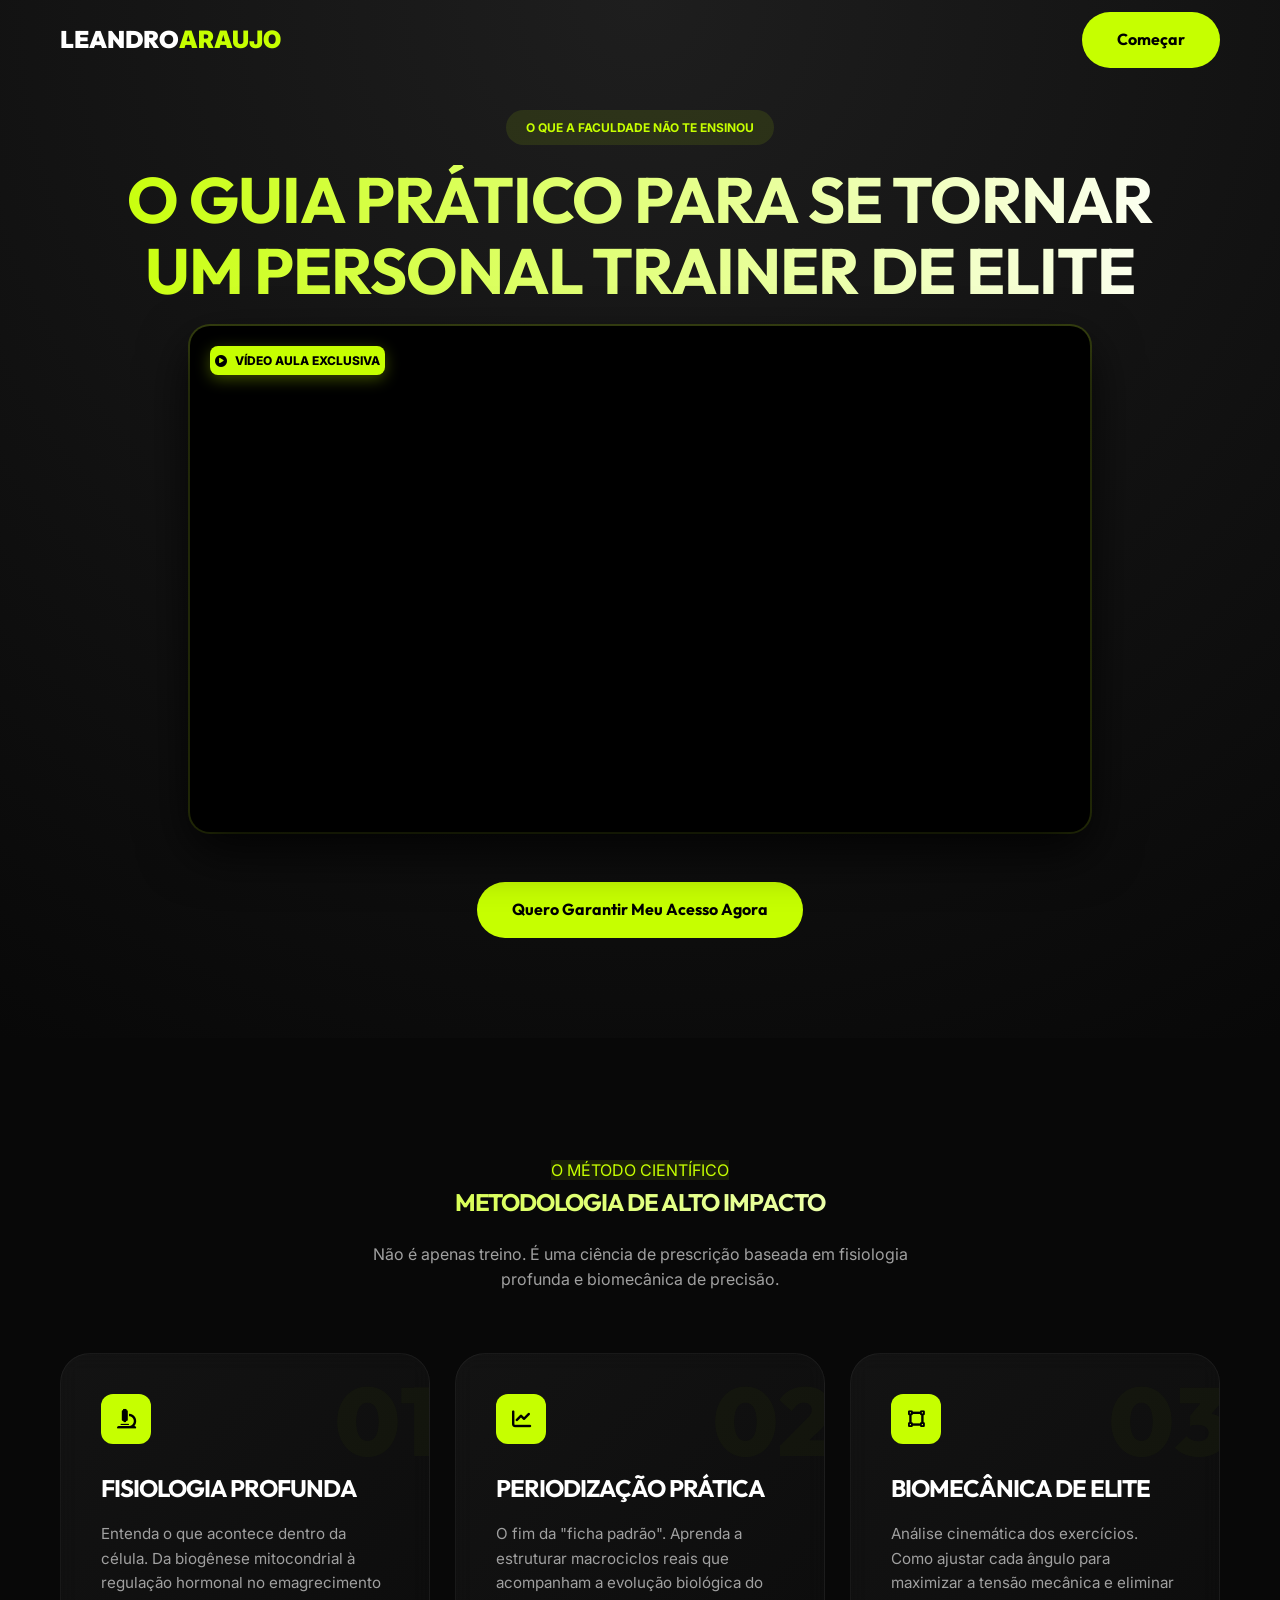
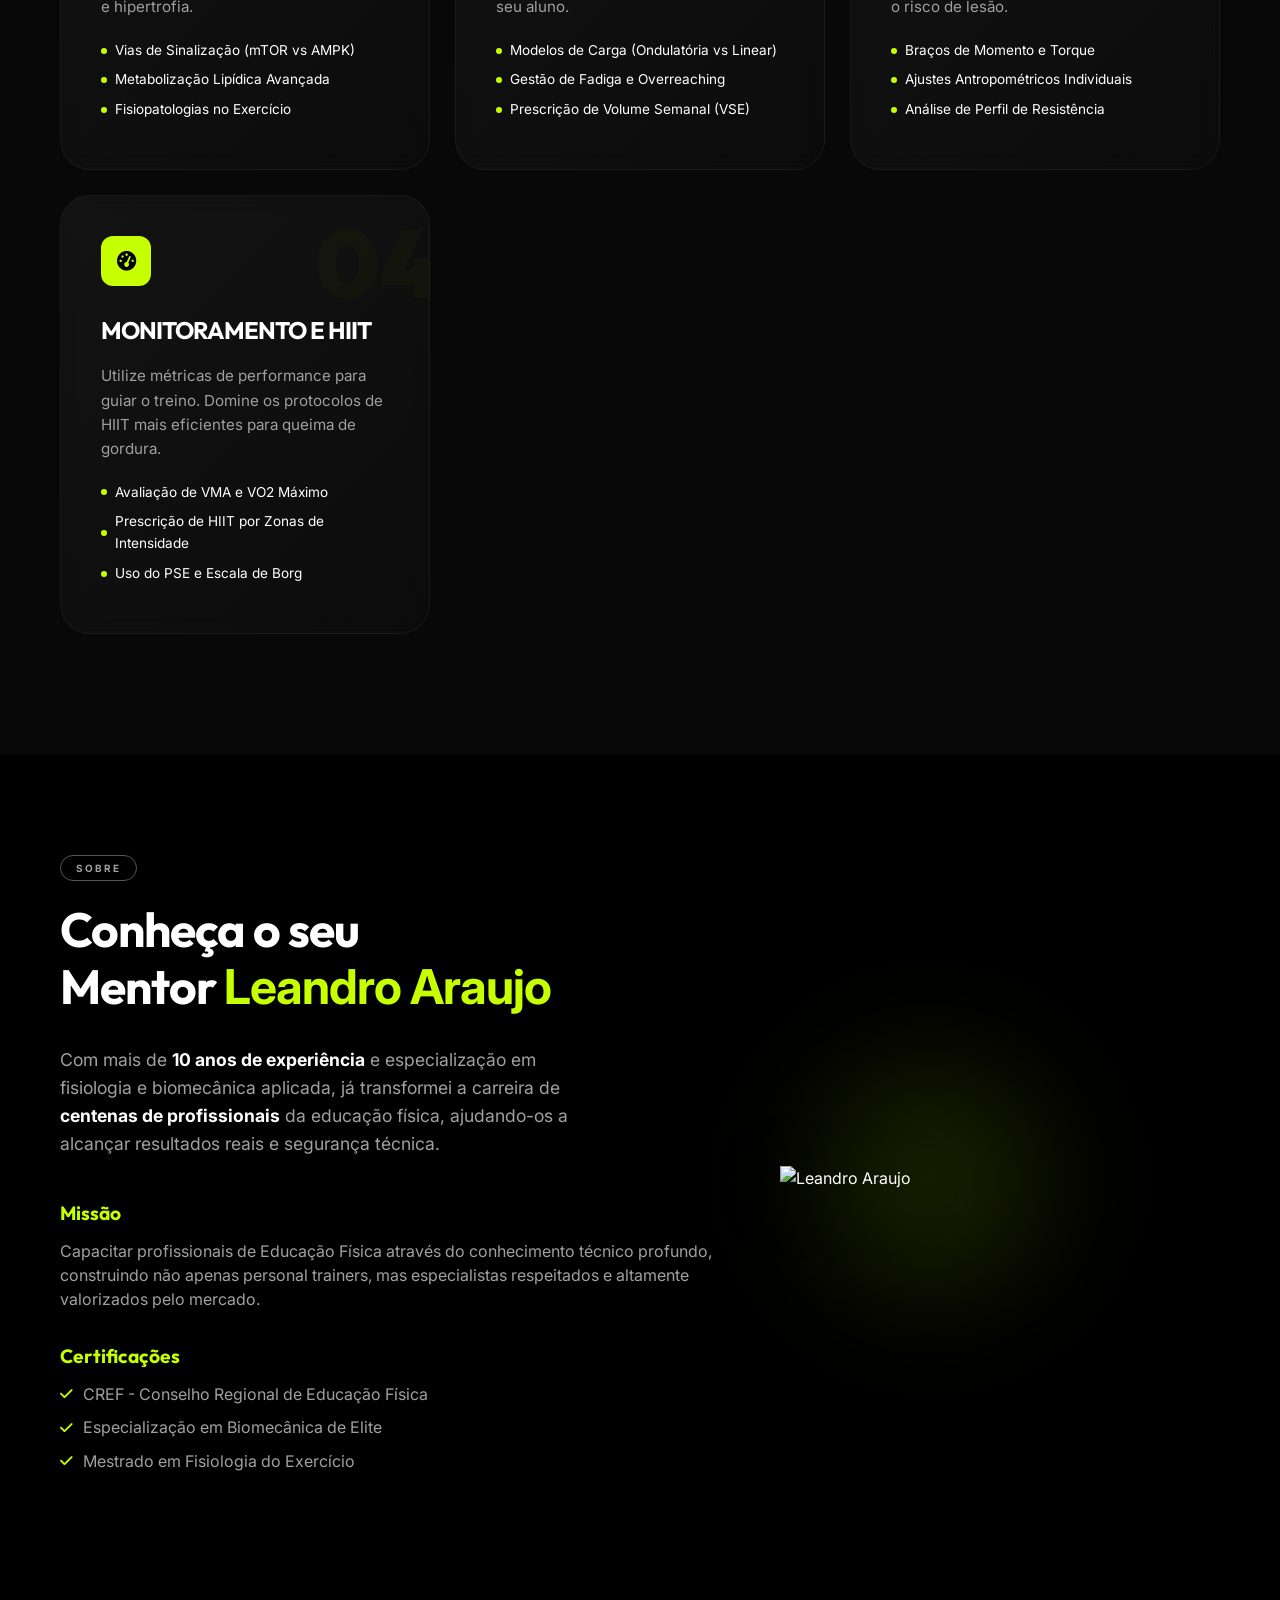
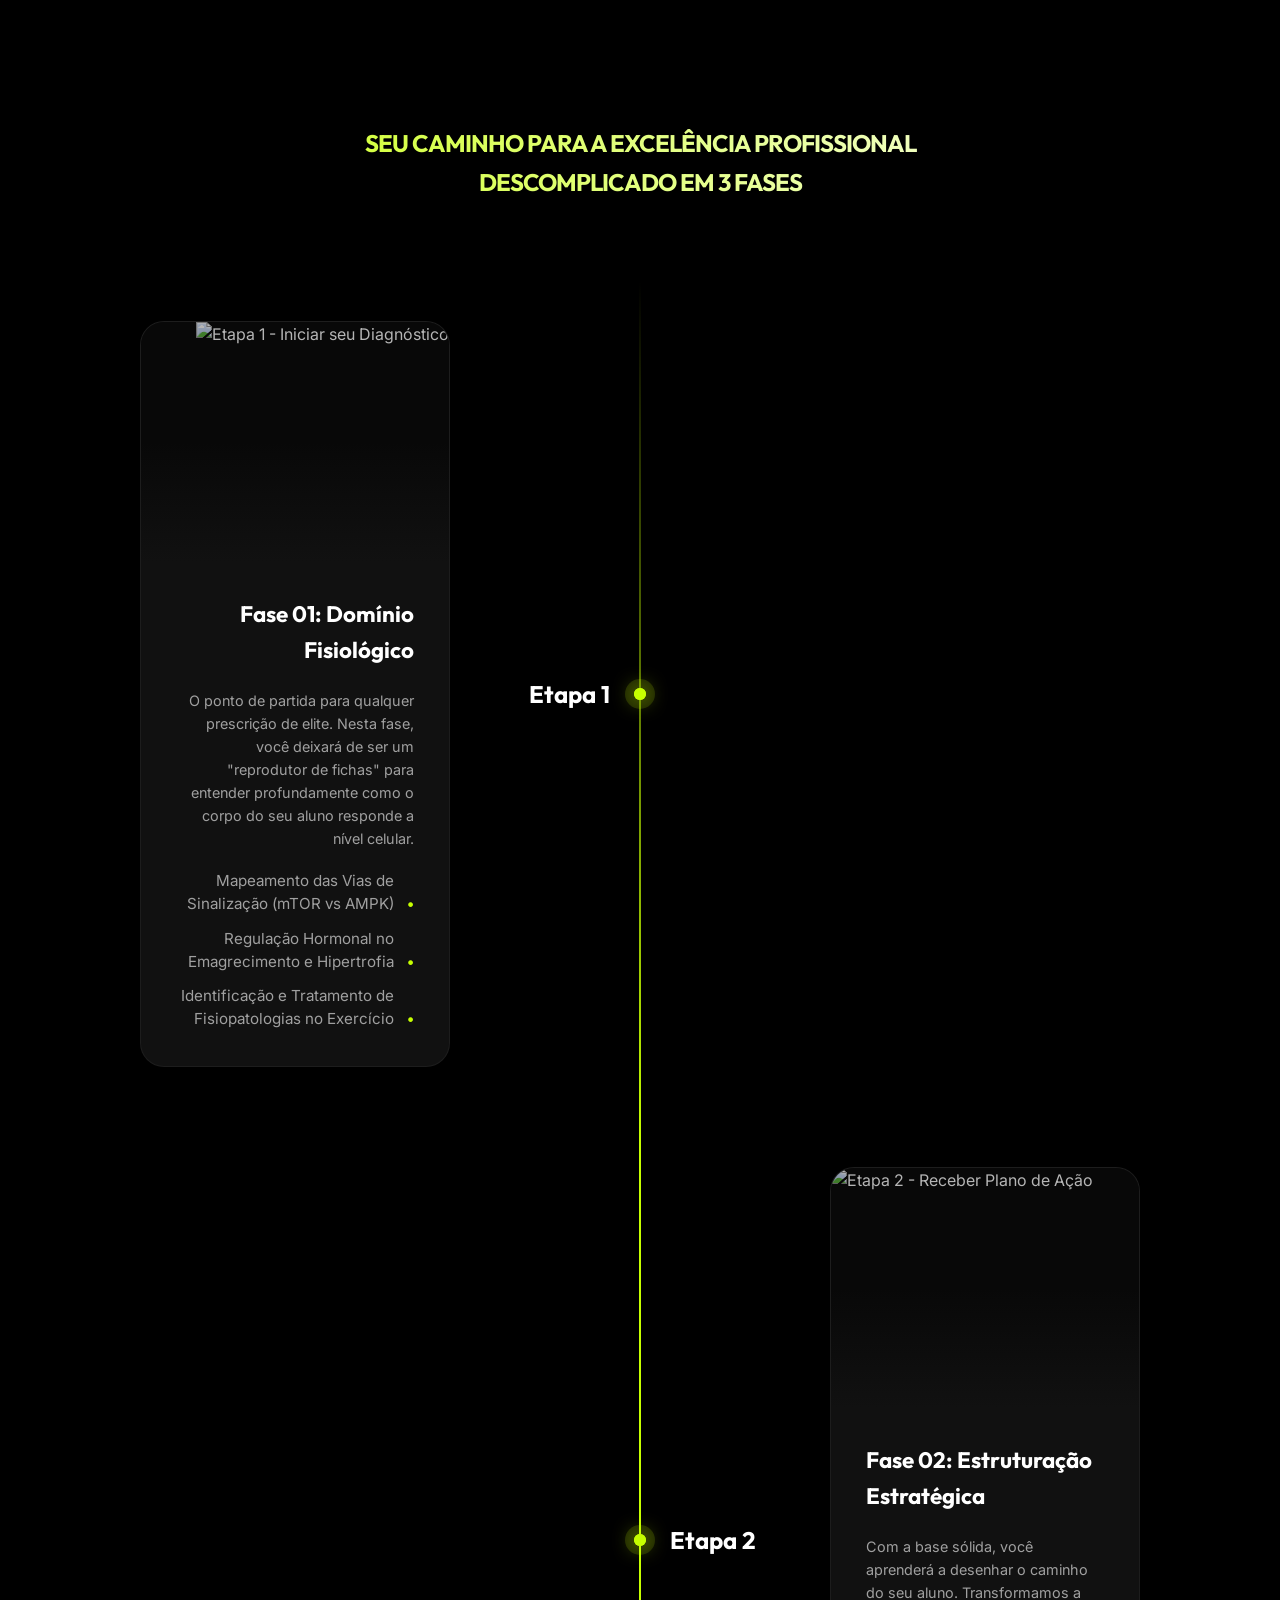
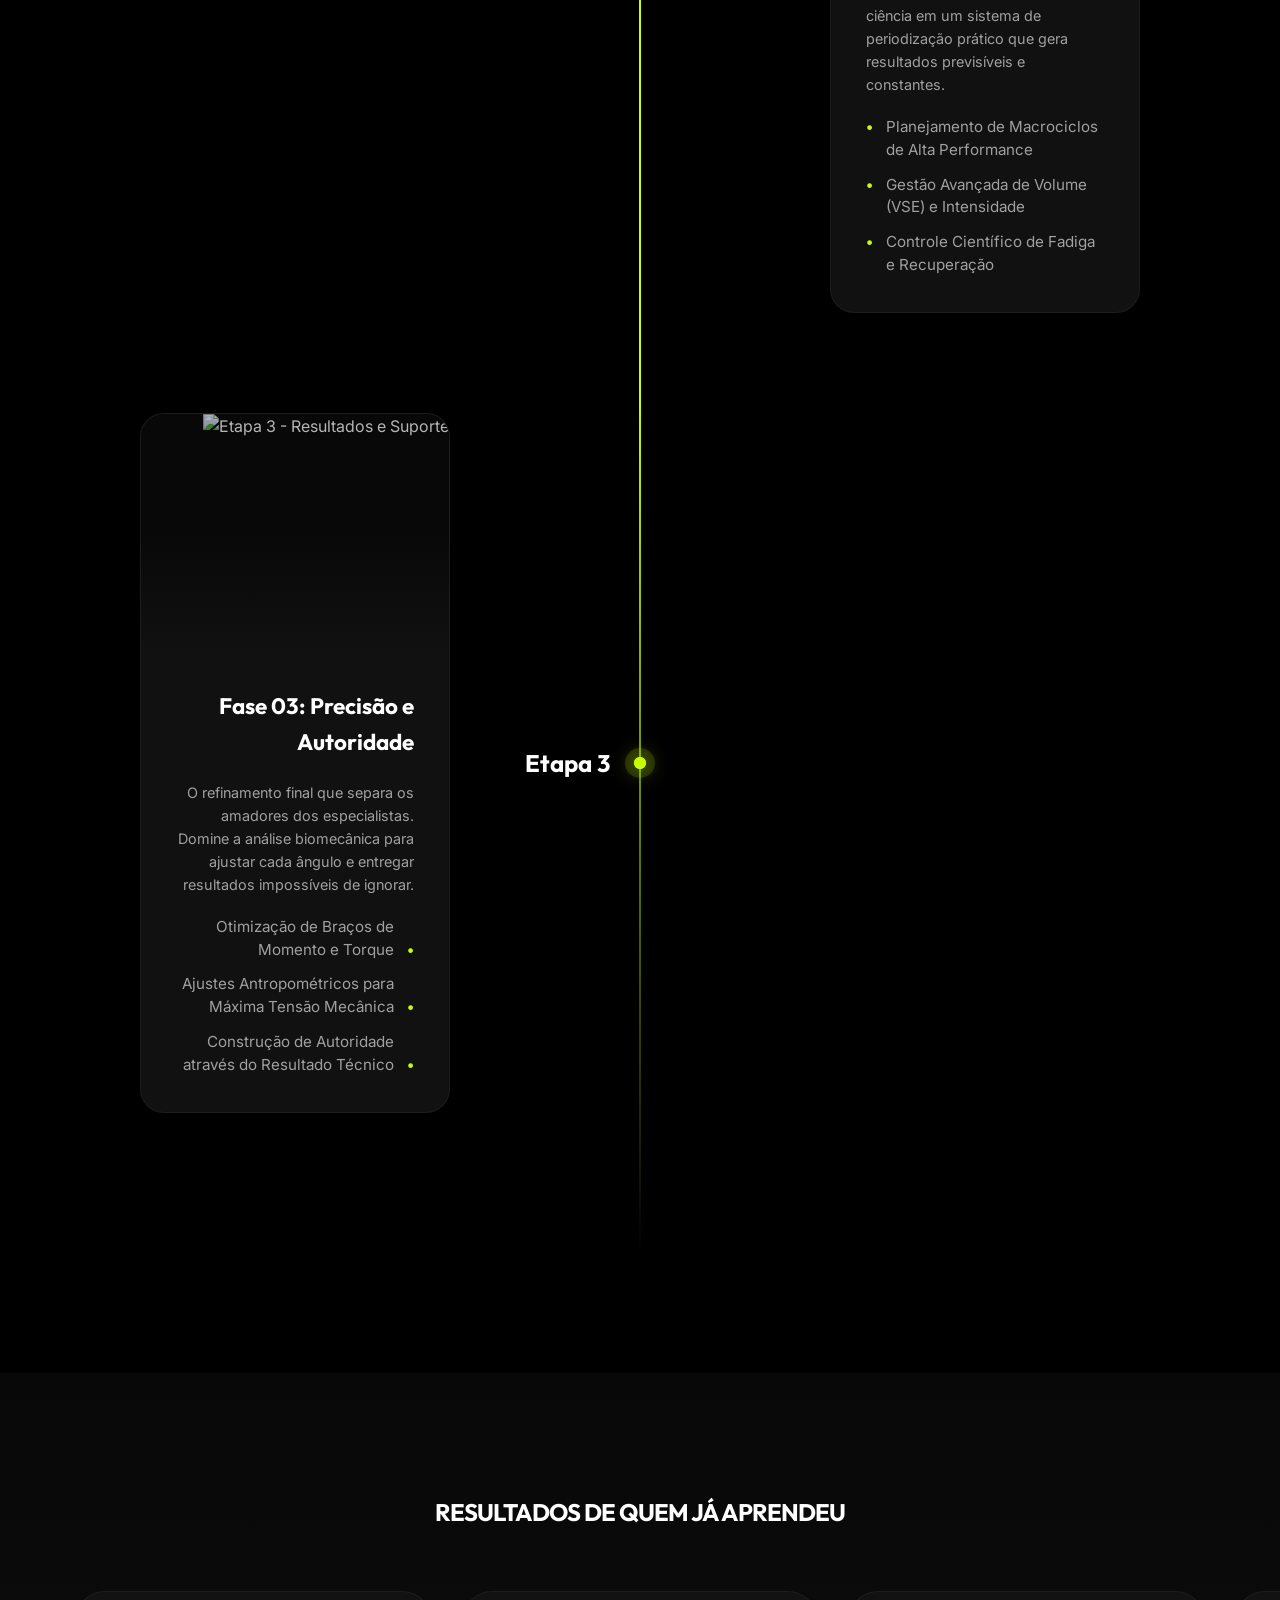
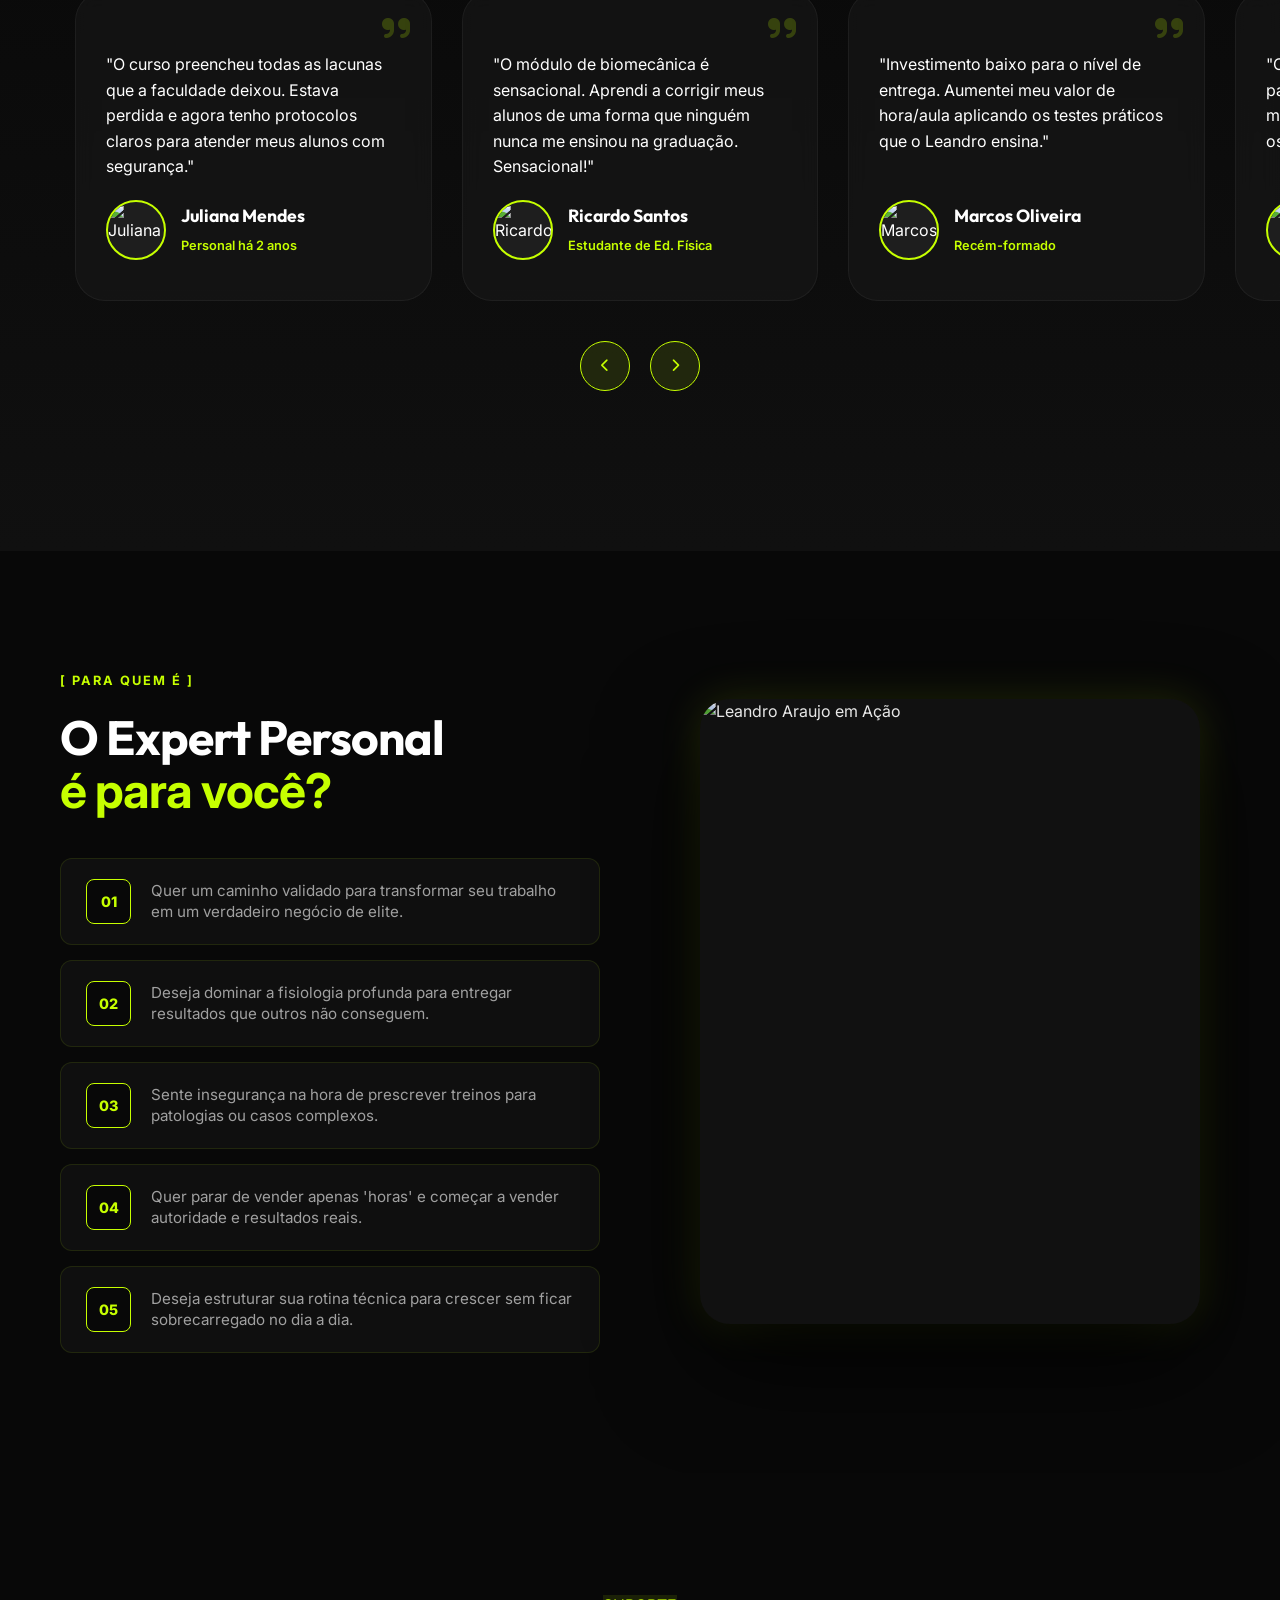
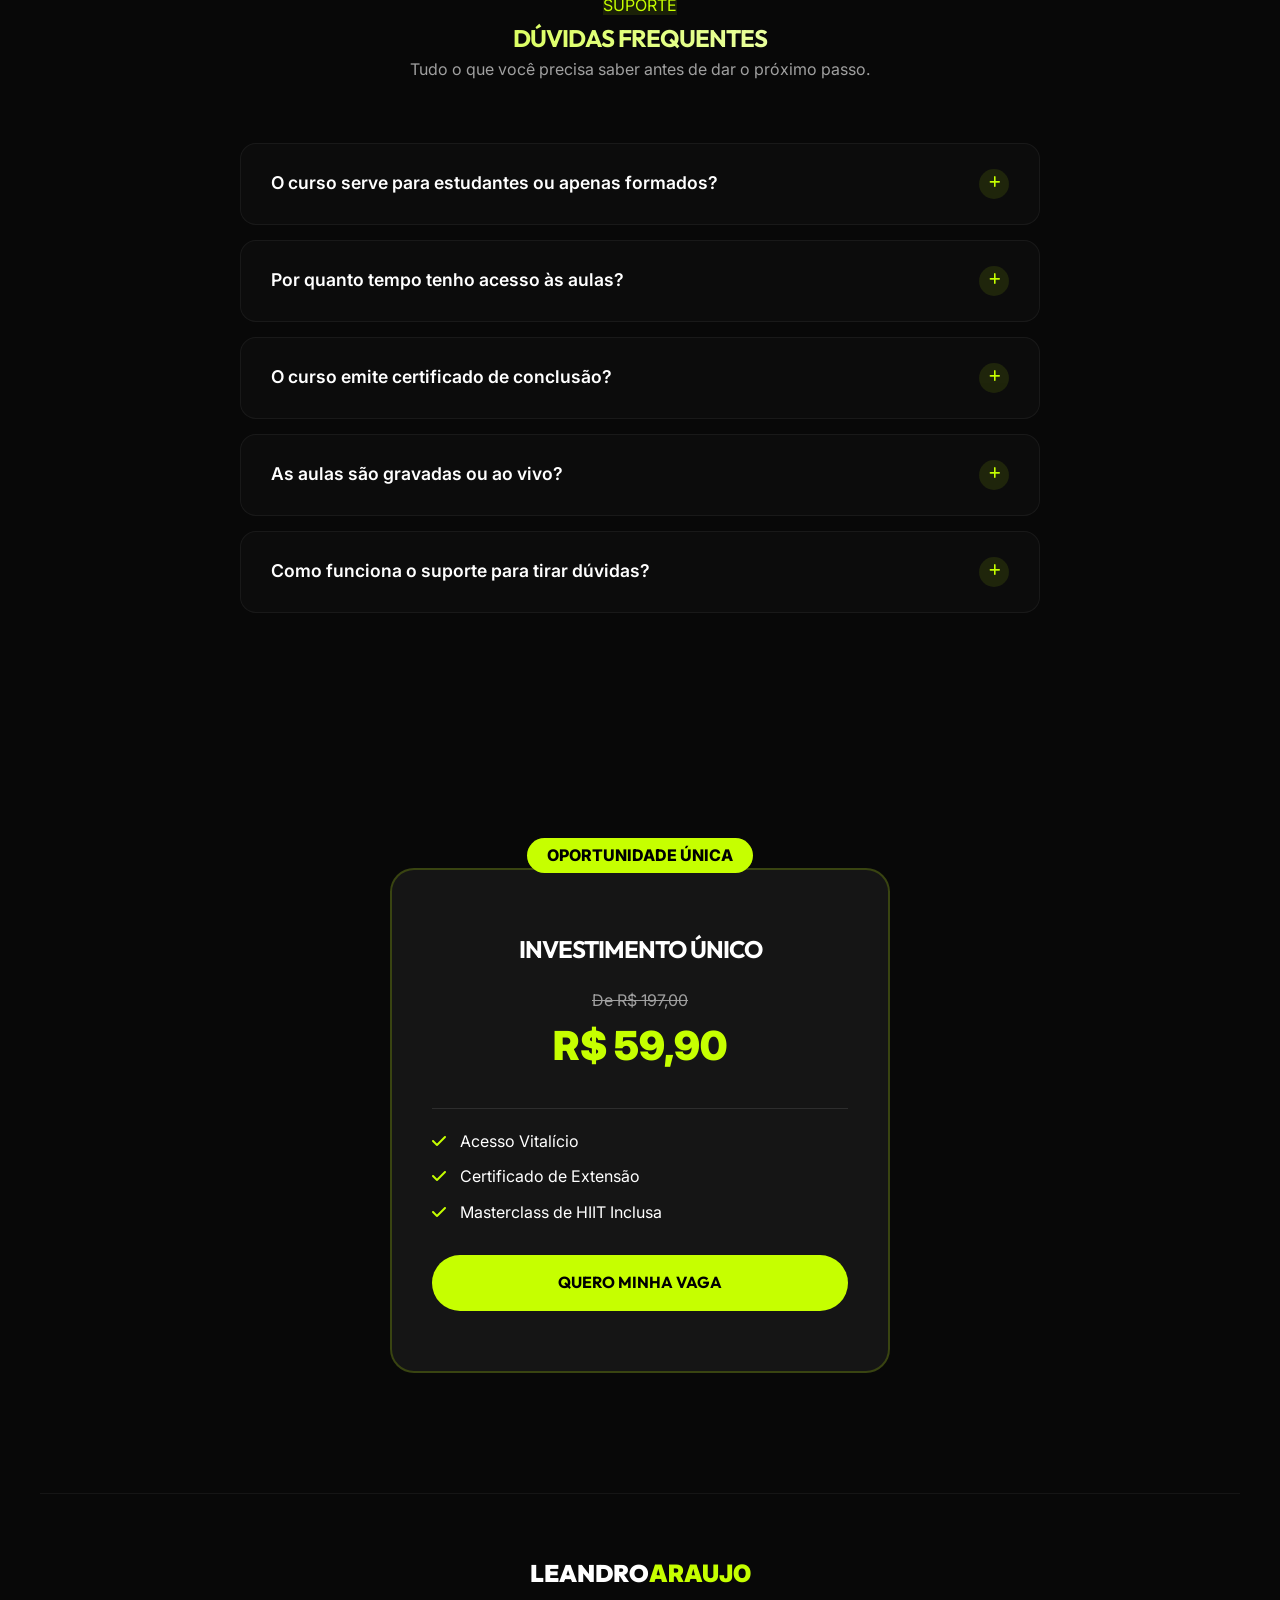
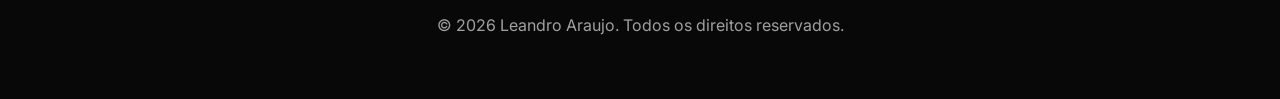
==== index.html @ ff8d0fd8 "atualinda o index" ====
<!DOCTYPE html>
<html lang="pt-BR">

<head>
    <meta charset="UTF-8">
    <meta name="viewport" content="width=device-width, initial-scale=1.0">
    <meta name="description"
        content="Domine a prática do Personal Trainer. O que a faculdade não te ensinou, agora em um curso completo com vídeo aulas e suporte total.">
    <title>Leandro Araujo</title>

    <!-- Meta Tags Sociais (Open Graph / Facebook / WhatsApp) -->
    <meta property="og:type" content="website">
    <meta property="og:url" content="https://leandroaraujo.com.br/"> <!-- Altere para o seu domínio final -->
    <meta property="og:title" content="Leandro Araujo">
    <meta property="og:description"
        content="Domine a fisiologia, biomecânica e periodização de elite. O curso que entrega a prática que a faculdade esqueceu.">
    <meta property="og:image" content="https://joaocarlosweb.github.io/leandroaraujo/leandroperfil.jpg">
    <!-- Imagem que aparece no compartilhamento -->

    <!-- Twitter -->
    <meta property="twitter:card" content="summary_large_image">
    <meta property="twitter:url" content="https://leandroaraujo.com.br/">
    <meta property="twitter:title" content="Leandro Araujo">
    <meta property="twitter:description"
        content="Domine a fisiologia, biomecânica e periodização de elite. O curso que entrega a prática que a faculdade esqueceu.">
    <meta property="twitter:image" content="https://joaocarlosweb.github.io/leandroaraujo/leandroperfil.jpg">

    <link rel="stylesheet" href="stilo2.css">
    <link rel="stylesheet" href="https://cdnjs.cloudflare.com/ajax/libs/font-awesome/6.0.0/css/all.min.css">
</head>

<body>

    <header>
        <nav class="container">
            <div class="logo">LEANDRO<span>ARAUJO</span></div>
            <a href="#preço" class="btn btn-primary botao2">Começar</a>
        </nav>
    </header>

    <main>
        <!-- Hero V2 com Vídeo -->
        <section class="hero-v2">
            <div class="container">
                <span class="badge"
                    style="background: rgba(198, 255, 0, 0.1); color: var(--primary); font-size: 12px; padding: 8px 20px; border-radius: 50px; font-weight: 700; margin-bottom: 20px; display: inline-block;">O
                    QUE A FACULDADE NÃO TE ENSINOU</span>
                <h1 class="text-gradient">O Guia Prático para se tornar <br>um Personal Trainer de Elite</h1>


                <div class="video-container">
                    <span class="video-label"><i class="fas fa-play-circle"></i> VÍDEO AULA EXCLUSIVA</span>
                    <iframe src="/leandroaraujo/videoLeandro.mp4" title="Apresentação do Curso" frameborder="0"
                        allow="accelerometer; autoplay; clipboard-write; encrypted-media; gyroscope; picture-in-picture"
                        allowfullscreen></iframe>
                </div>


                <a href="#preço" class="btn btn-primary">Quero Garantir Meu Acesso Agora</a>
            </div>
        </section>
        <!-- Solution V2 Detalhada -->
        <section class="solution-v2" id="metodo">
            <div class="container">
                <div class="section-title" style="text-align: center; margin-bottom: 60px;">
                    <span class="badge" style="background: rgba(198, 255, 0, 0.1); color: var(--primary);">O MÉTODO
                        CIENTÍFICO</span>
                    <h2 class="text-gradient">Metodologia de Alto Impacto</h2>
                    <p style="color: var(--text-muted); max-width: 600px; margin: 20px auto;">Não é apenas treino. É uma
                        ciência de prescrição baseada em fisiologia profunda e biomecânica de precisão.</p>
                </div>

                <div class="solution-grid">
                    <div class="sol-card">
                        <span class="mod-number">01</span>
                        <div class="sol-icon"><i class="fas fa-microscope"></i></div>
                        <h3>Fisiologia Profunda</h3>
                        <p>Entenda o que acontece dentro da célula. Da biogênese mitocondrial à regulação hormonal no
                            emagrecimento e hipertrofia.</p>
                        <ul class="sol-list">
                            <li>Vias de Sinalização (mTOR vs AMPK)</li>
                            <li>Metabolização Lipídica Avançada</li>
                            <li>Fisiopatologias no Exercício</li>
                        </ul>
                    </div>

                    <div class="sol-card">
                        <span class="mod-number">02</span>
                        <div class="sol-icon"><i class="fas fa-chart-line"></i></div>
                        <h3>Periodização Prática</h3>
                        <p>O fim da "ficha padrão". Aprenda a estruturar macrociclos reais que acompanham a evolução
                            biológica do seu aluno.</p>
                        <ul class="sol-list">
                            <li>Modelos de Carga (Ondulatória vs Linear)</li>
                            <li>Gestão de Fadiga e Overreaching</li>
                            <li>Prescrição de Volume Semanal (VSE)</li>
                        </ul>
                    </div>

                    <div class="sol-card">
                        <span class="mod-number">03</span>
                        <div class="sol-icon"><i class="fas fa-vector-square"></i></div>
                        <h3>Biomecânica de Elite</h3>
                        <p>Análise cinemática dos exercícios. Como ajustar cada ângulo para maximizar a tensão mecânica
                            e eliminar o risco de lesão.</p>
                        <ul class="sol-list">
                            <li>Braços de Momento e Torque</li>
                            <li>Ajustes Antropométricos Individuais</li>
                            <li>Análise de Perfil de Resistência</li>
                        </ul>
                    </div>

                    <div class="sol-card">
                        <span class="mod-number">04</span>
                        <div class="sol-icon"><i class="fas fa-tachometer-alt"></i></div>
                        <h3>Monitoramento e HIIT</h3>
                        <p>Utilize métricas de performance para guiar o treino. Domine os protocolos de HIIT mais
                            eficientes para queima de gordura.</p>
                        <ul class="sol-list">
                            <li>Avaliação de VMA e VO2 Máximo</li>
                            <li>Prescrição de HIIT por Zonas de Intensidade</li>
                            <li>Uso do PSE e Escala de Borg</li>
                        </ul>
                    </div>
                </div>
            </div>
        </section>

        <!-- About Professor (Modelo Premium Inspirado no Exemplo) -->
        <section class="about-professor" id="professor">
            <div class="container">
                <div class="about-grid">
                    <div class="about-content">
                        <span class="about-badge">SOBRE</span>
                        <h2 class="about-title">Conheça o seu <br>Mentor <span>Leandro Araujo</span></h2>

                        <p class="about-description">
                            Com mais de <strong>10 anos de experiência</strong> e especialização em fisiologia e
                            biomecânica aplicada, já transformei a carreira de <strong>centenas de
                                profissionais</strong> da educação física, ajudando-os a alcançar resultados reais e
                            segurança técnica.
                        </p>

                        <div class="about-sub-section">
                            <h3 class="sub-title">Missão</h3>
                            <p>Capacitar profissionais de Educação Física através do conhecimento técnico profundo,
                                construindo não apenas personal trainers, mas especialistas respeitados e altamente
                                valorizados pelo mercado.</p>
                        </div>

                        <div class="about-sub-section">
                            <h3 class="sub-title">Certificações</h3>
                            <ul class="cert-list">
                                <li><i class="fas fa-check"></i> CREF - Conselho Regional de Educação Física</li>
                                <li><i class="fas fa-check"></i> Especialização em Biomecânica de Elite</li>
                                <li><i class="fas fa-check"></i> Mestrado em Fisiologia do Exercício</li>
                            </ul>
                        </div>
                    </div>

                    <div class="about-image-v2">
                        <img src="/leandroaraujo/imagemsobre.png" alt="Leandro Araujo">
                    </div>
                </div>
            </div>
        </section>

        <!-- Methodology Path (Timeline Estilo Imagem) -->
        <section class="methodology-timeline">
            <div class="container">
                <div class="section-header" style="text-align: center; margin-bottom: 80px;">
                    <h2 class="text-gradient">Seu caminho para a excelência profissional<br>descomplicado em 3 fases
                    </h2>
                </div>

                <div class="timeline-container">
                    <div class="timeline-line"></div>

                    <!-- Etapa 1 -->
                    <div class="timeline-item">
                        <div class="timeline-dot">
                            <div class="dot-inner"></div>
                        </div>
                        <div class="timeline-content-wrapper left">
                            <div class="timeline-card">
                                <div class="card-img-container">
                                    <img src="/leandroaraujo/perfil.jpg" alt="Etapa 1 - Iniciar seu Diagnóstico">
                                </div>
                                <div class="card-body">
                                    <h3>Fase 01: Domínio Fisiológico</h3>
                                    <p style="color: var(--text-muted); font-size: 0.9rem; margin-bottom: 20px;">O ponto
                                        de partida para qualquer prescrição de elite. Nesta fase, você deixará de ser um
                                        "reprodutor de fichas" para entender profundamente como o corpo do seu aluno
                                        responde a nível celular.</p>
                                    <ul class="timeline-list">
                                        <li>Mapeamento das Vias de Sinalização (mTOR vs AMPK)</li>
                                        <li>Regulação Hormonal no Emagrecimento e Hipertrofia</li>
                                        <li>Identificação e Tratamento de Fisiopatologias no Exercício</li>
                                    </ul>
                                </div>
                            </div>
                            <div class="phase-indicator">Etapa 1</div>
                        </div>
                    </div>

                    <!-- Etapa 2 -->
                    <div class="timeline-item">
                        <div class="timeline-dot">
                            <div class="dot-inner"></div>
                        </div>
                        <div class="timeline-content-wrapper right">
                            <div class="timeline-card">
                                <div class="card-img-container">
                                    <img src="/leandroaraujo/perfil.jpg" alt="Etapa 2 - Receber Plano de Ação">
                                </div>
                                <div class="card-body">
                                    <h3>Fase 02: Estruturação Estratégica</h3>
                                    <p style="color: var(--text-muted); font-size: 0.9rem; margin-bottom: 20px;">Com a
                                        base sólida, você aprenderá a desenhar o caminho do seu aluno. Transformamos a
                                        ciência em um sistema de periodização prático que gera resultados previsíveis e
                                        constantes.</p>
                                    <ul class="timeline-list">
                                        <li>Planejamento de Macrociclos de Alta Performance</li>
                                        <li>Gestão Avançada de Volume (VSE) e Intensidade</li>
                                        <li>Controle Científico de Fadiga e Recuperação</li>
                                    </ul>
                                </div>
                            </div>
                            <div class="phase-indicator">Etapa 2</div>
                        </div>
                    </div>

                    <!-- Etapa 3 -->
                    <div class="timeline-item">
                        <div class="timeline-dot">
                            <div class="dot-inner"></div>
                        </div>
                        <div class="timeline-content-wrapper left">
                            <div class="timeline-card">
                                <div class="card-img-container">
                                    <img src="/leandroaraujo/perfil.jpg" alt="Etapa 3 - Resultados e Suporte">
                                </div>
                                <div class="card-body">
                                    <h3>Fase 03: Precisão e Autoridade</h3>
                                    <p style="color: var(--text-muted); font-size: 0.9rem; margin-bottom: 20px;">O
                                        refinamento final que separa os amadores dos especialistas. Domine a análise
                                        biomecânica para ajustar cada ângulo e entregar resultados impossíveis de
                                        ignorar.</p>
                                    <ul class="timeline-list">
                                        <li>Otimização de Braços de Momento e Torque</li>
                                        <li>Ajustes Antropométricos para Máxima Tensão Mecânica</li>
                                        <li>Construção de Autoridade através do Resultado Técnico</li>
                                    </ul>
                                </div>
                            </div>
                            <div class="phase-indicator">Etapa 3</div>
                        </div>
                    </div>
                </div>
            </div>
        </section>

        <!-- Testimonials Sliders Automatic -->
        <section class="testimonials-v2">
            <div class="container">
                <div class="section-title" style="text-align: center;">
                    <h2>Resultados de Quem Já Aprendeu</h2>
                </div>

                <div class="slider-container">
                    <div class="slider-wrapper" id="testimonialSlider">
                        <!-- Card 01 -->
                        <div class="slide">
                            <div class="slide-card">
                                <i class="fas fa-quote-right"
                                    style="font-size: 2rem; color: var(--primary); opacity: 0.2; position: absolute; top: 20px; right: 20px;"></i>
                                <p>"O curso preencheu todas as lacunas que a faculdade deixou. Estava perdida e agora
                                    tenho protocolos claros para atender meus alunos com segurança."</p>
                                <div class="user-profile">
                                    <img src="/leandroaraujo/perfil.jpg" alt="Juliana" class="user-img">
                                    <div class="user-info">
                                        <h4>Juliana Mendes</h4>
                                        <small>Personal há 2 anos</small>
                                    </div>
                                </div>
                            </div>
                        </div>
                        <!-- Card 02 -->
                        <div class="slide">
                            <div class="slide-card">
                                <i class="fas fa-quote-right"
                                    style="font-size: 2rem; color: var(--primary); opacity: 0.2; position: absolute; top: 20px; right: 20px;"></i>
                                <p>"O módulo de biomecânica é sensacional. Aprendi a corrigir meus alunos de uma forma
                                    que ninguém nunca me ensinou na graduação. Sensacional!"</p>
                                <div class="user-profile">
                                    <img src="/leandroaraujo/perfil.jpg" alt="Ricardo" class="user-img">
                                    <div class="user-info">
                                        <h4>Ricardo Santos</h4>
                                        <small>Estudante de Ed. Física</small>
                                    </div>
                                </div>
                            </div>
                        </div>
                        <!-- Card 03 -->
                        <div class="slide">
                            <div class="slide-card">
                                <i class="fas fa-quote-right"
                                    style="font-size: 2rem; color: var(--primary); opacity: 0.2; position: absolute; top: 20px; right: 20px;"></i>
                                <p>"Investimento baixo para o nível de entrega. Aumentei meu valor de hora/aula
                                    aplicando os testes práticos que o Leandro ensina."</p>
                                <div class="user-profile">
                                    <img src="/leandroaraujo/perfil.jpg" alt="Marcos" class="user-img">
                                    <div class="user-info">
                                        <h4>Marcos Oliveira</h4>
                                        <small>Recém-formado</small>
                                    </div>
                                </div>
                            </div>
                        </div>
                        <!-- Card 04 -->
                        <div class="slide">
                            <div class="slide-card">
                                <i class="fas fa-quote-right"
                                    style="font-size: 2rem; color: var(--primary); opacity: 0.2; position: absolute; top: 20px; right: 20px;"></i>
                                <p>"Conteúdo direto e sem enrolação. A parte de fisiologia aplicada mudou minha forma de
                                    explicar o treino para os clientes."</p>
                                <div class="user-profile">
                                    <img src="/leandroaraujo/perfil.jpg" alt="Carla" class="user-img">
                                    <div class="user-info">
                                        <h4>Carla Diniz</h4>
                                        <small>Personal Trainer</small>
                                    </div>
                                </div>
                            </div>
                        </div>
                        <!-- Card 05 -->
                        <div class="slide">
                            <div class="slide-card">
                                <i class="fas fa-quote-right"
                                    style="font-size: 2rem; color: var(--primary); opacity: 0.2; position: absolute; top: 20px; right: 20px;"></i>
                                <p>"Fiz o curso ainda no estágio e isso me deu uma vantagem enorme no mercado. Hoje já
                                    saio da faculdade com clientes."</p>
                                <div class="user-profile">
                                    <img src="/leandroaraujo/perfil.jpg" alt="Felipe" class="user-img">
                                    <div class="user-info">
                                        <h4>Felipe Neves</h4>
                                        <small>Estudante 8º Período</small>
                                    </div>
                                </div>
                            </div>
                        </div>
                        <!-- Card 06 -->
                        <div class="slide">
                            <div class="slide-card">
                                <i class="fas fa-quote-right"
                                    style="font-size: 2rem; color: var(--primary); opacity: 0.2; position: absolute; top: 20px; right: 20px;"></i>
                                <p>"O teste do gordura máximo é um diferencial que ninguém na minha academia faz. Os
                                    alunos adoram os resultados."</p>
                                <div class="user-profile">
                                    <img src="/leandroaraujo/perfil.jpg" alt="Ana" class="user-img">
                                    <div class="user-info">
                                        <h4>Ana Beatriz</h4>
                                        <small>Personal de Elite</small>
                                    </div>
                                </div>
                            </div>
                        </div>
                    </div>

                    <!-- Controles centralizados embaixo -->
                    <div class="slider-controls">
                        <button class="slider-btn prev-btn" id="prevBtn"><i class="fas fa-chevron-left"></i></button>
                        <button class="slider-btn next-btn" id="nextBtn"><i class="fas fa-chevron-right"></i></button>
                    </div>
                </div>
            </div>
        </section>

        <!-- For Whom Section (Para Quem É) -->
        <section class="for-whom" id="target">
            <div class="container">
                <div class="target-grid">
                    <div class="target-content">
                        <span class="target-badge">[ PARA QUEM É ]</span>
                        <h2 class="target-title">O Expert Personal <br><span>é para você?</span></h2>

                        <div class="target-list">
                            <!-- Item 01 -->
                            <div class="target-item">
                                <div class="item-num">01</div>
                                <p>Quer um caminho validado para transformar seu trabalho em um verdadeiro negócio de
                                    elite.</p>
                            </div>
                            <!-- Item 02 -->
                            <div class="target-item">
                                <div class="item-num">02</div>
                                <p>Deseja dominar a fisiologia profunda para entregar resultados que outros não
                                    conseguem.</p>
                            </div>
                            <!-- Item 03 -->
                            <div class="target-item">
                                <div class="item-num">03</div>
                                <p>Sente insegurança na hora de prescrever treinos para patologias ou casos complexos.
                                </p>
                            </div>
                            <!-- Item 04 -->
                            <div class="target-item">
                                <div class="item-num">04</div>
                                <p>Quer parar de vender apenas 'horas' e começar a vender autoridade e resultados reais.
                                </p>
                            </div>
                            <!-- Item 05 -->
                            <div class="target-item">
                                <div class="item-num">05</div>
                                <p>Deseja estruturar sua rotina técnica para crescer sem ficar sobrecarregado no dia a
                                    dia.</p>
                            </div>
                        </div>
                    </div>

                    <div class="target-image">
                        <div class="img-frame">
                            <img src="/leandroaraujo/pesonalformado.jpg" alt="Leandro Araujo em Ação">
                        </div>
                    </div>
                </div>
            </div>
        </section>

        <!-- FAQ Section (Dúvidas Frequentes) -->
        <section class="faq" id="faq">
            <div class="container">
                <div class="section-title" style="text-align: center; margin-bottom: 60px;">
                    <span class="badge"
                        style="background: rgba(198, 255, 0, 0.1); color: var(--primary);">SUPORTE</span>
                    <h2 class="text-gradient">Dúvidas Frequentes</h2>
                    <p style="color: var(--text-muted);">Tudo o que você precisa saber antes de dar o próximo passo.</p>
                </div>

                <div class="faq-container">
                    <!-- Pergunta 01 -->
                    <div class="faq-item">
                        <div class="faq-question">
                            <h3>O curso serve para estudantes ou apenas formados?</h3>
                            <div class="faq-icon"><i class="fas fa-plus"></i></div>
                        </div>
                        <div class="faq-answer">
                            <p>O curso é perfeito para ambos! Para estudantes, ele entrega a prática que a faculdade
                                raramente ensina. Para profissionais, ele funciona como uma especialização técnica para
                                elevar o valor da sua hora/aula.</p>
                        </div>
                    </div>

                    <!-- Pergunta 02 -->
                    <div class="faq-item">
                        <div class="faq-question">
                            <h3>Por quanto tempo tenho acesso às aulas?</h3>
                            <div class="faq-icon"><i class="fas fa-plus"></i></div>
                        </div>
                        <div class="faq-answer">
                            <p>O seu acesso é <strong>Vitalício</strong>. Isso significa que você pode assistir no seu
                                ritmo e revisar o conteúdo sempre que precisar, para o resto da vida.</p>
                        </div>
                    </div>

                    <!-- Pergunta 03 -->
                    <div class="faq-item">
                        <div class="faq-question">
                            <h3>O curso emite certificado de conclusão?</h3>
                            <div class="faq-icon"><i class="fas fa-plus"></i></div>
                        </div>
                        <div class="faq-answer">
                            <p>Sim! Ao finalizar todas as aulas, você recebe um Certificado de Extensão Universitária
                                que comprova sua especialização na metodologia.</p>
                        </div>
                    </div>

                    <!-- Pergunta 04 -->
                    <div class="faq-item">
                        <div class="faq-question">
                            <h3>As aulas são gravadas ou ao vivo?</h3>
                            <div class="faq-icon"><i class="fas fa-plus"></i></div>
                        </div>
                        <div class="faq-answer">
                            <p>Todas as aulas são gravadas em alta definição (HD), permitindo que você asista de
                                qualquer lugar (celular, tablet ou PC) e a qualquer momento.</p>
                        </div>
                    </div>

                    <!-- Pergunta 05 -->
                    <div class="faq-item">
                        <div class="faq-question">
                            <h3>Como funciona o suporte para tirar dúvidas?</h3>
                            <div class="faq-icon"><i class="fas fa-plus"></i></div>
                        </div>
                        <div class="faq-answer">
                            <p>Abaixo de cada aula existe um campo de comentários onde você pode deixar suas dúvidas.
                                Nossa equipe técnica responde diretamente a cada aluno.</p>
                        </div>
                    </div>
                </div>
            </div>
        </section>

        <!-- Pricing (Reutilizando Estilo V1) -->
        <section class="pricing" id="preço" style="background: var(--bg-dark);">
            <div class="container">
                <div class="price-box"
                    style="background: var(--bg-card); max-width: 500px; margin: 0 auto; padding: 60px 40px; border-radius: 24px; text-align: center; border: 2px solid rgba(198, 255, 0, 0.2); position: relative;">
                    <span
                        style="position: absolute; top: -32px; left: 50%; transform: translateX(-50%); background: var(--primary); color: #000; padding: 5px 20px; border-radius: 50px; font-weight: 800;">OPORTUNIDADE
                        ÚNICA</span>
                    <h3 style="font-size: 1.5rem; margin-bottom: 20px;">INVESTIMENTO ÚNICO</h3>
                    <div style="text-decoration: line-through; color: var(--text-muted);">De R$ 197,00</div>
                    <div style="font-size: 2.5rem; color: var(--primary); font-weight: 900;">R$ 59,90</div>
                    <ul
                        style="list-style: none; text-align: left; margin: 30px 0; border-top: 1px solid rgba(255,255,255,0.1); padding-top: 20px;">
                        <li style="margin-bottom: 10px;"><i class="fas fa-check"
                                style="color: var(--primary); margin-right: 10px;"></i> Acesso Vitalício</li>
                        <li style="margin-bottom: 10px;"><i class="fas fa-check"
                                style="color: var(--primary); margin-right: 10px;"></i> Certificado de Extensão</li>
                        <li style="margin-bottom: 10px;"><i class="fas fa-check"
                                style="color: var(--primary); margin-right: 10px;"></i> Masterclass de HIIT Inclusa</li>
                    </ul>
                    <a href="#" class="btn btn-primary" style="width: 100%;">QUERO MINHA VAGA</a>
                </div>
            </div>
        </section>
    </main>

    <footer>
        <div class="container"
            style="padding: 60px 0; border-top: 1px solid rgba(255,255,255,0.05); text-align: center;">
            <div class="logo">LEANDRO<span>ARAUJO</span></div>
            <p style="margin-top: 20px; color: var(--text-muted);">&copy; 2026 Leandro Araujo. Todos os direitos
                reservados.</p>
        </div>
    </footer>

    <script src="config2.js"></script>
</body>

</html>
---- stilo2.css ----
@import url('https://fonts.googleapis.com/css2?family=Inter:wght@300;400;600&family=Outfit:wght@400;700;900&display=swap');

:root {
    --primary: #c6ff00;
    --secondary: #111111;
    --accent: #accent;
    --bg-dark: #080808;
    --bg-card: #151515;
    --bg-light: #1e1e1e;
    --text-main: #ffffff;
    --text-muted: #a0a0a0;
    --text-inv: #000000;
    --radius: 12px;
    --transition: all 0.3s ease;
    --container: 1200px;
}

* {
    margin: 0;
    padding: 0;
    box-sizing: border-box;
    font-family: 'Inter', sans-serif;
}

html {
    scroll-behavior: smooth;
}

html,
body {
    width: 100%;
    margin: 0;
    padding: 0;
    overflow-x: hidden;
    -webkit-font-smoothing: antialiased;
}

body {
    background-color: var(--bg-dark);
    color: var(--text-main);
    line-height: 1.6;
}

h1,
h2,
h3,
h4 {
    font-family: 'Outfit', sans-serif;
    font-weight: 700;
    text-transform: uppercase;
    letter-spacing: -1px;
}

/* Reutilizando Utilitários */
.container {
    max-width: var(--container);
    margin: 0 auto;
    padding: 0 20px;
}

.btn {
    display: inline-block;
    padding: 15px 35px;
    border-radius: 50px;
    text-decoration: none;
    font-weight: 700;
    font-family: 'Outfit', sans-serif;
    transition: var(--transition);
    cursor: pointer;
    border: none;
    text-align: center;
}

.btn-primary {
    background-color: var(--primary);
    color: var(--text-inv);
}

.btn-primary:hover {
    transform: translateY(-3px);
    box-shadow: 0 10px 20px rgba(198, 255, 0, 0.4);
}

.text-gradient {
    background: linear-gradient(90deg, var(--primary), #ffffff);
    -webkit-background-clip: text;
    background-clip: text;
    -webkit-text-fill-color: transparent;
}

section {
    padding: 120px 0;
    width: 100%;
    position: relative;
    overflow: hidden;
}

/* Header */
header {
    position: fixed;
    top: 0;
    left: 0;
    right: 0;
    background: rgba(8, 8, 8, 0);
    /* Transparente no topo */
    backdrop-filter: blur(0px);
    z-index: 1000;
    border-bottom: 1px solid rgba(255, 255, 255, 0);
    transition: all 0.4s ease;
    /* Transição suave */
}

header.scrolled {
    background: rgba(8, 8, 8, 0.95);
    backdrop-filter: blur(10px);
    border-bottom: 1px solid rgba(198, 255, 0, 0.2);
    box-shadow: 0 10px 30px rgba(0, 0, 0, 0.5);
}

nav {
    height: 80px;
    display: flex;
    justify-content: space-between;
    align-items: center;
    transition: all 0.4s ease;
    /* Transição para reduzir altura */
}

header.scrolled nav {
    height: 60px;
    /* Encolhe o menu suavemente ao rolar */
}

.logo {
    font-family: 'Outfit', sans-serif;
    font-weight: 900;
    font-size: 1.5rem;
}

.logo span {
    color: var(--primary);
}

/* --- NOVO HERO COM VÍDEO --- */
.hero-v2 {
    padding-top: 110px;
    padding-bottom: 100px;
    text-align: center;
    background: radial-gradient(circle at top, #1e1e1e 0%, #080808 100%);
}

.hero-v2 h1 {
    font-size: clamp(2.5rem, 6vw, 4rem);
    margin-bottom: 20px;
    line-height: 1.1;
}

.hero-v2 p {
    color: var(--text-muted);
    font-size: 1.2rem;
    max-width: 700px;
    margin: 0 auto 40px;
}

.video-container {
    max-width: 900px;
    margin: 0 auto 50px;
    border-radius: 20px;
    overflow: hidden;
    position: relative;
    box-shadow: 0 20px 50px rgba(0, 0, 0, 0.8), 0 0 0 2px rgba(198, 255, 0, 0.2);
    aspect-ratio: 16 / 9;
    background: #000;
}

.video-container iframe {
    position: absolute;
    top: 0;
    left: 0;
    width: 100%;
    height: 100%;
}

.video-label {
    position: absolute;
    top: 20px;
    left: 20px;
    background: var(--primary);
    color: #000;
    padding: 5px 5px;
    border-radius: 8px;
    z-index: 10;
    font-weight: 800;
    font-size: 0.75rem;
    display: flex;
    align-items: center;
    gap: 8px;
    box-shadow: 0 4px 15px rgba(198, 255, 0, 0.3);
}

.hero-subtext {
    max-width: 600px;
    margin: 20px auto 40px;
    opacity: 0.8;
}

/* --- SOLUTION V2 (BENTO MODERN STYLE) --- */
.solution-v2 {
    background: var(--bg-dark);
}

.solution-grid {
    display: grid;
    grid-template-columns: repeat(auto-fit, minmax(300px, 1fr));
    gap: 25px;
    margin-top: 60px;
}

.sol-card {
    background: linear-gradient(135deg, rgba(30, 30, 30, 0.5) 0%, rgba(15, 15, 15, 0.5) 100%);
    backdrop-filter: blur(10px);
    padding: 40px;
    border-radius: 30px;
    border: 1px solid rgba(255, 255, 255, 0.05);
    transition: all 0.4s cubic-bezier(0.175, 0.885, 0.32, 1.275);
    position: relative;
    overflow: hidden;
}

.sol-card:hover {
    transform: translateY(-10px) scale(1.02);
    border-color: var(--primary);
    box-shadow: 0 20px 40px rgba(0, 0, 0, 0.4), 0 0 15px rgba(198, 255, 0, 0.1);
}

.mod-number {
    position: absolute;
    top: -10px;
    right: -10px;
    font-size: 6rem;
    font-weight: 900;
    font-family: 'Outfit', sans-serif;
    color: rgba(198, 255, 0, 0.03);
    pointer-events: none;
    z-index: 0;
}

.sol-icon {
    width: 50px;
    height: 50px;
    background: var(--primary);
    color: var(--text-inv);
    display: flex;
    align-items: center;
    justify-content: center;
    border-radius: 12px;
    font-size: 1.2rem;
    margin-bottom: 25px;
    position: relative;
    z-index: 1;
}

.sol-card h3 {
    font-size: 1.5rem;
    margin-bottom: 15px;
    position: relative;
    z-index: 1;
}

.sol-card p {
    color: var(--text-muted);
    font-size: 0.95rem;
    margin-bottom: 20px;
    position: relative;
    z-index: 1;
}

.sol-list {
    list-style: none;
    padding-left: 0;
    position: relative;
    z-index: 1;
}

.sol-list li {
    font-size: 0.85rem;
    color: var(--text-main);
    margin-bottom: 8px;
    display: flex;
    align-items: center;
    gap: 8px;
}

.sol-list li::before {
    content: "";
    width: 6px;
    height: 6px;
    background: var(--primary);
    border-radius: 50%;
}

/* --- ABOUT PROFESSOR (MODIFIED MODEL) --- */
.about-professor {
    background: #000;
    /* Preto sólido como no exemplo */
    padding: 100px 0;
}

.about-grid {
    display: grid;
    grid-template-columns: 1.2fr 0.8fr;
    gap: 60px;
    align-items: center;
}

.about-badge {
    display: inline-block;
    padding: 4px 15px;
    border: 1px solid #555;
    border-radius: 20px;
    font-size: 10px;
    letter-spacing: 2px;
    color: var(--text-muted);
    font-weight: 700;
    margin-bottom: 20px;
}

.about-title {
    font-size: clamp(2rem, 4vw, 3rem);
    line-height: 1.2;
    margin-bottom: 30px;
    text-transform: none;
    /* Mantendo natural como no exemplo */
    font-weight: 700;
}

.about-title span {
    color: var(--primary);
    display: inline-block;
}

.about-description {
    color: var(--text-muted);
    font-size: 1.1rem;
    line-height: 1.6;
    margin-bottom: 40px;
    max-width: 550px;
}

.about-description strong {
    color: var(--text-main);
}

.about-sub-section {
    margin-bottom: 30px;
}

.sub-title {
    color: var(--primary);
    font-size: 1.2rem;
    margin-bottom: 10px;
    text-transform: none;
    letter-spacing: 0;
}

.about-sub-section p {
    color: var(--text-muted);
    font-size: 1rem;
    line-height: 1.5;
}

.cert-list {
    list-style: none;
    padding: 0;
}

.cert-list li {
    color: var(--text-muted);
    font-size: 1rem;
    margin-bottom: 8px;
    display: flex;
    align-items: center;
    gap: 10px;
}

.cert-list li i {
    color: var(--primary);
    font-size: 0.9rem;
}

.about-image-v2 {
    position: relative;
    width: 300px;
    height: 300px;
    z-index: 1;
    display: flex;
    justify-content: center;
    align-items: center;
}

/* Efeito de Glow/Aura ao fundo */
.about-image-v2::before {
    content: "";
    position: absolute;
    width: 120%;
    height: 120%;
    background: radial-gradient(circle, rgba(198, 255, 0, 0.15) 0%, transparent 70%);
    z-index: -1;
    filter: blur(40px);
    border-radius: 50%;
}

.about-image-v2 img {
    width: 100%;
    max-width: 480px;
    /* Tamanho adequado e imponente */
    height: auto;
    border-radius: 0;
    display: block;
    filter: drop-shadow(0 10px 30px rgba(0, 0, 0, 0.5));
    transition: transform 0.5s ease;
}

.about-image-v2:hover img {
    transform: scale(1.05) translateY(-10px);
}

@media (max-width: 992px) {
    .about-grid {
        grid-template-columns: 1fr;
        text-align: left;
        /* Revertido para alinhamento à esquerda */
        gap: 30px;
    }

    .about-description {
        margin: 0 0 30px;
        /* Revertido */
    }

    .about-image-v2 {
        max-width: 100%;
        width: 100%;
        order: -1;
        margin-bottom: 20px;
        justify-content: center;
    }

    .about-image-v2 img {
        max-width: 320px;
        margin: 0 auto;
    }

    .cert-list li {
        justify-content: flex-start;
        /* Revertido para alinhamento à esquerda */
    }
}

/* Ajuste para telas muito pequenas */
@media (max-width: 480px) {
    .about-image-v2 img {
        max-width: 260px;
    }

    .about-title {
        font-size: 1.8rem;
    }
}

/* --- TESTIMONIALS SLIDER V2 --- */
.testimonials-v2 {
    overflow: hidden;
    background: linear-gradient(180deg, var(--bg-dark) 0%, #101010 100%);
}

.slider-container {
    position: relative;
    max-width: 100%;
    margin: 60px auto 0;
    padding-bottom: 40px;
}

.slider-wrapper {
    display: flex;
    transition: transform 0.6s cubic-bezier(0.23, 1, 0.32, 1);
}

.slide {
    min-width: 100%;
    padding: 0 15px;
    display: flex;
    justify-content: center;
}

@media (min-width: 768px) {
    .slide {
        min-width: 50%;
    }
}

@media (min-width: 1100px) {
    .slide {
        min-width: 33.333%;
    }
}

.slide-card {
    background: rgba(30, 30, 30, 0.4);
    backdrop-filter: blur(10px);
    padding: 60px 30px 40px;
    border-radius: 30px;
    text-align: left;
    border: 1px solid rgba(255, 255, 255, 0.05);
    transition: var(--transition);
    height: 100%;
    display: flex;
    flex-direction: column;
    gap: 20px;
    position: relative;
    z-index: 1;
}

.slide-card:hover {
    border-color: var(--primary);
    background: rgba(40, 40, 40, 0.6);
}

.stars {
    color: var(--primary);
    font-size: 0.8rem;
    margin-bottom: 5px;
    position: relative;
    z-index: 2;
}

.slide-card i {
    font-size: 2rem;
    color: var(--primary);
    opacity: 0.2;
    position: absolute;
    top: 20px;
    right: 20px;
}

.slide-card p {
    font-size: 1rem;
    line-height: 1.6;
    color: var(--text-main);
    font-style: normal;
    margin-bottom: 0;
}

.user-profile {
    display: flex;
    align-items: center;
    gap: 15px;
    margin-top: auto;
}

.user-img {
    width: 60px;
    height: 60px;
    border-radius: 50%;
    object-fit: cover;
    border: 2px solid var(--primary);
    background: var(--bg-light);
}

.user-info h4 {
    color: var(--text-main);
    font-size: 1.1rem;
    margin-bottom: 2px;
    text-transform: none;
    letter-spacing: 0;
}

.user-info small {
    color: var(--primary);
    font-weight: 600;
    font-size: 0.8rem;
}

.slider-controls {
    display: flex;
    justify-content: center;
    gap: 20px;
    margin-top: 40px;
}

/* Setas de Navegação */
.slider-btn {
    background: rgba(198, 255, 0, 0.1);
    border: 1px solid var(--primary);
    color: var(--primary);
    width: 50px;
    height: 50px;
    border-radius: 50%;
    display: flex;
    align-items: center;
    justify-content: center;
    cursor: pointer;
    transition: var(--transition);
}

.slider-btn:hover {
    background: var(--primary);
    color: #000;
}

/* Ajustes Mobile (Tablets e Celulares) */
@media (max-width: 768px) {
    section {
        padding: 80px 0;
    }

    .btn {
        padding: 0px 10px;
        margin-left: 10px;
        font-size: 22px;
    }

    .hero-v2 h1 {
        font-size: 2.2rem;
    }

    .slide-card {
        padding: 30px 20px;
    }

}

/* Ajustes Específicos para Telas Muito Pequenas (360px) */
@media (max-width: 360px) {
    section {
        padding: 60px 0;
    }

    /* Hero V2 */
    .hero-v2 {
        padding-top: 100px;
        padding-bottom: 60px;
    }

    .hero-v2 h1 {
        font-size: 1.8rem;
    }

    .hero-v2 p {
        font-size: 0.95rem;
        margin-bottom: 30px;
    }

    .video-container {
        margin-bottom: 30px;
        border-radius: 12px;
    }

    /* Bento Grid (Solution) */
    .sol-card {
        padding: 30px 20px;
        border-radius: 20px;
    }

    .mod-number {
        font-size: 4rem;
        top: 0;
        right: 0;
    }

    .sol-card h3 {
        font-size: 1.3rem;
    }

    /* Slider Depoimentos */
    .slide-card {
        padding: 40px 20px 30px;
        border-radius: 20px;
    }

    .slide-card p {
        font-size: 0.95rem;
    }

    .user-img {
        width: 45px;
        height: 45px;
    }

    .user-info h4 {
        font-size: 1rem;
    }

    /* Botões do Slider */
    .slider-btn {
        width: 40px;
        height: 40px;
    }

    .slider-controls {
        margin-top: 25px;
        gap: 15px;
    }

    /* Cabeçalho */
    .logo {
        font-size: 1.2rem;
    }

    .btn {
        padding: 8px 20px;
        font-size: 0.85rem;
        margin-right: 7px;
    }
}

/* --- EFEITOS INTERATIVOS REFINADOS --- */
.cursor-glow {
    width: 250px;
    /* Mais fino e discreto */
    height: 250px;
    background: radial-gradient(circle, rgba(198, 255, 0, 0.15) 0%, transparent 70%);
    position: fixed;
    top: -1000px;
    left: -1000px;
    pointer-events: none;
    z-index: 9999;
    transform: translate(-50%, -50%);
    mix-blend-mode: screen;
    filter: blur(20px);
}

/* --- FAQ MODERN ACCORDION --- */
.faq {
    background: var(--bg-dark);
}

.faq-container {
    max-width: 800px;
    margin: 0 auto;
}

.faq-item {
    background: rgba(255, 255, 255, 0.02);
    border-radius: 16px;
    margin-bottom: 15px;
    border: 1px solid rgba(255, 255, 255, 0.05);
    transition: var(--transition);
    overflow: hidden;
}

.faq-item:hover {
    border-color: var(--primary);
    background: rgba(198, 255, 0, 0.02);
}

.faq-question {
    padding: 25px 30px;
    display: flex;
    justify-content: space-between;
    align-items: center;
    cursor: pointer;
}

.faq-question h3 {
    font-size: 1.1rem;
    color: var(--text-main);
    text-transform: none;
    letter-spacing: 0;
    font-family: 'Inter', sans-serif;
    font-weight: 600;
}

.faq-icon {
    width: 30px;
    height: 30px;
    background: rgba(198, 255, 0, 0.1);
    color: var(--primary);
    border-radius: 50%;
    display: flex;
    align-items: center;
    justify-content: center;
    transition: var(--transition);
    font-size: 0.8rem;
}

.faq-answer {
    max-height: 0;
    overflow: hidden;
    transition: all 0.4s cubic-bezier(0.4, 0, 0.2, 1);
    padding: 0 30px;
    opacity: 0;
}

.faq-answer p {
    padding-bottom: 25px;
    color: var(--text-muted);
    font-size: 1rem;
    line-height: 1.6;
}

/* Estado Ativo (JS toggle) */
.faq-item.active {
    border-color: var(--primary);
    background: rgba(198, 255, 0, 0.05);
}

.faq-item.active .faq-answer {
    max-height: 300px;
    opacity: 1;
    padding-top: 5px;
}

.faq-item.active .faq-icon {
    background: var(--primary);
    color: #000;
    transform: rotate(135deg);
}

@media (max-width: 768px) {
    .faq-question {
        padding: 20px;
    }

    .faq-question h3 {
        font-size: 1rem;
        padding-right: 15px;
    }
}

/* --- FOR WHOM SECTION (MODELO VISIONÁRIO ADAPTADO) --- */
.for-whom {
    background: var(--bg-dark);
    /* Adaptado para as cores do site */
    padding: 120px 0;
}

.target-grid {
    display: grid;
    grid-template-columns: 1fr 1fr;
    gap: 80px;
    align-items: center;
}

.target-badge {
    color: var(--primary);
    font-weight: 700;
    font-size: 0.8rem;
    letter-spacing: 2px;
    margin-bottom: 20px;
    display: block;
}

.target-title {
    font-size: clamp(2rem, 5vw, 3rem);
    line-height: 1.1;
    margin-bottom: 40px;
    text-transform: none;
}

.target-title span {
    color: var(--primary);
    /* Verde Lima conforme o site */
}

.target-list {
    display: flex;
    flex-direction: column;
    gap: 15px;
}

.target-item {
    background: rgba(255, 255, 255, 0.03);
    border: 1px solid rgba(198, 255, 0, 0.1);
    padding: 20px 25px;
    border-radius: 12px;
    display: flex;
    align-items: center;
    gap: 20px;
    transition: var(--transition);
}

.target-item:hover {
    border-color: var(--primary);
    transform: translateX(10px);
    background: rgba(198, 255, 0, 0.05);
}

.item-num {
    background: var(--bg-dark);
    color: var(--primary);
    width: 45px;
    height: 45px;
    min-width: 45px;
    border-radius: 8px;
    display: flex;
    align-items: center;
    justify-content: center;
    font-weight: 800;
    font-size: 0.9rem;
    border: 1px solid var(--primary);
}

.target-item p {
    color: var(--text-muted);
    font-size: 0.95rem;
    line-height: 1.4;
}

.target-image {
    position: relative;
    padding: 20px;
}

.img-frame {
    border-radius: 30px;
    overflow: hidden;
    position: relative;
    box-shadow: 0 40px 100px rgba(0, 0, 0, 0.8), 0 0 40px rgba(198, 255, 0, 0.15);
    aspect-ratio: 4 / 5;
    background: #111;
}

.img-frame img {
    width: 100%;
    height: 100%;
    object-fit: cover;
    opacity: 0.9;
}

@media (max-width: 992px) {
    .target-grid {
        grid-template-columns: 1fr;
        gap: 60px;
    }

    .target-image {
        max-width: 500px;
        margin: 0 auto;
        order: -1;
    }
}

/* --- METHODOLOGY TIMELINE (ESTILO IMAGEM ENVIADA) --- */
.methodology-timeline {
    background: #000;
    padding: 120px 0;
    position: relative;
}

.timeline-container {
    position: relative;
    max-width: 1000px;
    margin: 0 auto;
    padding: 40px 0;
}

.timeline-line {
    position: absolute;
    left: 50%;
    top: 0;
    bottom: 0;
    width: 2px;
    background: linear-gradient(to bottom, transparent, var(--primary), var(--primary), transparent);
    transform: translateX(-50%);
    z-index: 1;
}

.timeline-item {
    display: flex;
    justify-content: center;
    align-items: center;
    margin-bottom: 100px;
    position: relative;
    width: 100%;
}

.timeline-dot {
    position: absolute;
    left: 50%;
    top: 50%;
    transform: translate(-50%, -50%);
    width: 30px;
    height: 30px;
    background: rgba(198, 255, 0, 0.15);
    border-radius: 50%;
    z-index: 5;
    display: flex;
    align-items: center;
    justify-content: center;
}

.dot-inner {
    width: 12px;
    height: 12px;
    background: var(--primary);
    border-radius: 50%;
    box-shadow: 0 0 20px var(--primary);
    position: relative;
}

.dot-inner::after {
    content: "";
    position: absolute;
    width: 100%;
    height: 100%;
    border-radius: 50%;
    background: var(--primary);
    animation: pulse 2s infinite;
}

@keyframes pulse {
    0% {
        transform: scale(1);
        opacity: 0.8;
    }

    100% {
        transform: scale(3);
        opacity: 0;
    }
}

.timeline-content-wrapper {
    width: 100%;
    display: flex;
    align-items: center;
    gap: 60px;
}

.timeline-content-wrapper.left {
    flex-direction: row;
    padding-right: calc(50% + 30px);
    justify-content: flex-end;
    text-align: right;
}

.timeline-content-wrapper.right {
    flex-direction: row-reverse;
    padding-left: calc(50% + 30px);
    justify-content: flex-end;
    text-align: left;
}

.timeline-card {
    background: #111;
    border: 1px solid rgba(255, 255, 255, 0.05);
    border-radius: 24px;
    overflow: hidden;
    width: 100%;
    max-width: 440px;
    transition: var(--transition);
    box-shadow: 0 20px 50px rgba(0, 0, 0, 0.6);
}

.timeline-card:hover {
    transform: translateY(-8px);
    border-color: var(--primary);
    box-shadow: 0 20px 60px rgba(198, 255, 0, 0.1);
}

.card-img-container {
    width: 100%;
    height: 240px;
    overflow: hidden;
    background: #080808;
    position: relative;
}

.card-img-container::after {
    content: "";
    position: absolute;
    bottom: 0;
    left: 0;
    right: 0;
    height: 50%;
    background: linear-gradient(to top, #111, transparent);
}

.card-img-container img {
    width: 100%;
    height: 100%;
    object-fit: cover;
    opacity: 0.7;
    transition: 0.5s ease;
}

.timeline-card:hover .card-img-container img {
    transform: scale(1.1);
    opacity: 0.9;
}

.timeline-card .card-body {
    padding: 35px;
}

.timeline-card h3 {
    font-size: 1.4rem;
    margin-bottom: 20px;
    text-transform: none;
    letter-spacing: 0;
    color: #fff;
}

.timeline-list {
    list-style: none;
    padding: 0;
    display: flex;
    flex-direction: column;
    gap: 12px;
}

.timeline-list li {
    font-size: 0.95rem;
    color: var(--text-muted);
    line-height: 1.5;
    position: relative;
}

.timeline-content-wrapper.left .timeline-list li {
    padding-right: 20px;
}

.timeline-content-wrapper.right .timeline-list li {
    padding-left: 20px;
}

.timeline-content-wrapper.left .timeline-list li::after {
    content: "•";
    color: var(--primary);
    position: absolute;
    right: 0;
    font-weight: bold;
}

.timeline-content-wrapper.right .timeline-list li::before {
    content: "•";
    color: var(--primary);
    position: absolute;
    left: 0;
    font-weight: bold;
}

.phase-indicator {
    font-family: 'Outfit', sans-serif;
    font-weight: 700;
    font-size: 1.5rem;
    color: #fff;
    min-width: 100px;
    white-space: nowrap;
}

/* Responsivo Timeline */
@media (max-width: 992px) {
    .timeline-line {
        left: 40px;
        transform: none;
    }

    .timeline-dot {
        left: 40px;
        transform: translate(-50%, -50%);
    }

    .timeline-content-wrapper.left,
    .timeline-content-wrapper.right {
        padding: 0 20px 0 80px;
        flex-direction: column;
        align-items: flex-start;
        text-align: left;
        justify-content: flex-start;
        gap: 15px;
    }

    .timeline-content-wrapper.left .timeline-list li {
        padding-right: 0;
        padding-left: 20px;
    }

    .timeline-content-wrapper.left .timeline-list li::after {
        display: none;
    }

    .timeline-content-wrapper.left .timeline-list li::before {
        content: "•";
        color: var(--primary);
        position: absolute;
        left: 0;
    }

    .timeline-card {
        max-width: 100%;
    }

    .phase-indicator {
        order: -1;
        font-size: 1.2rem;
    }
}
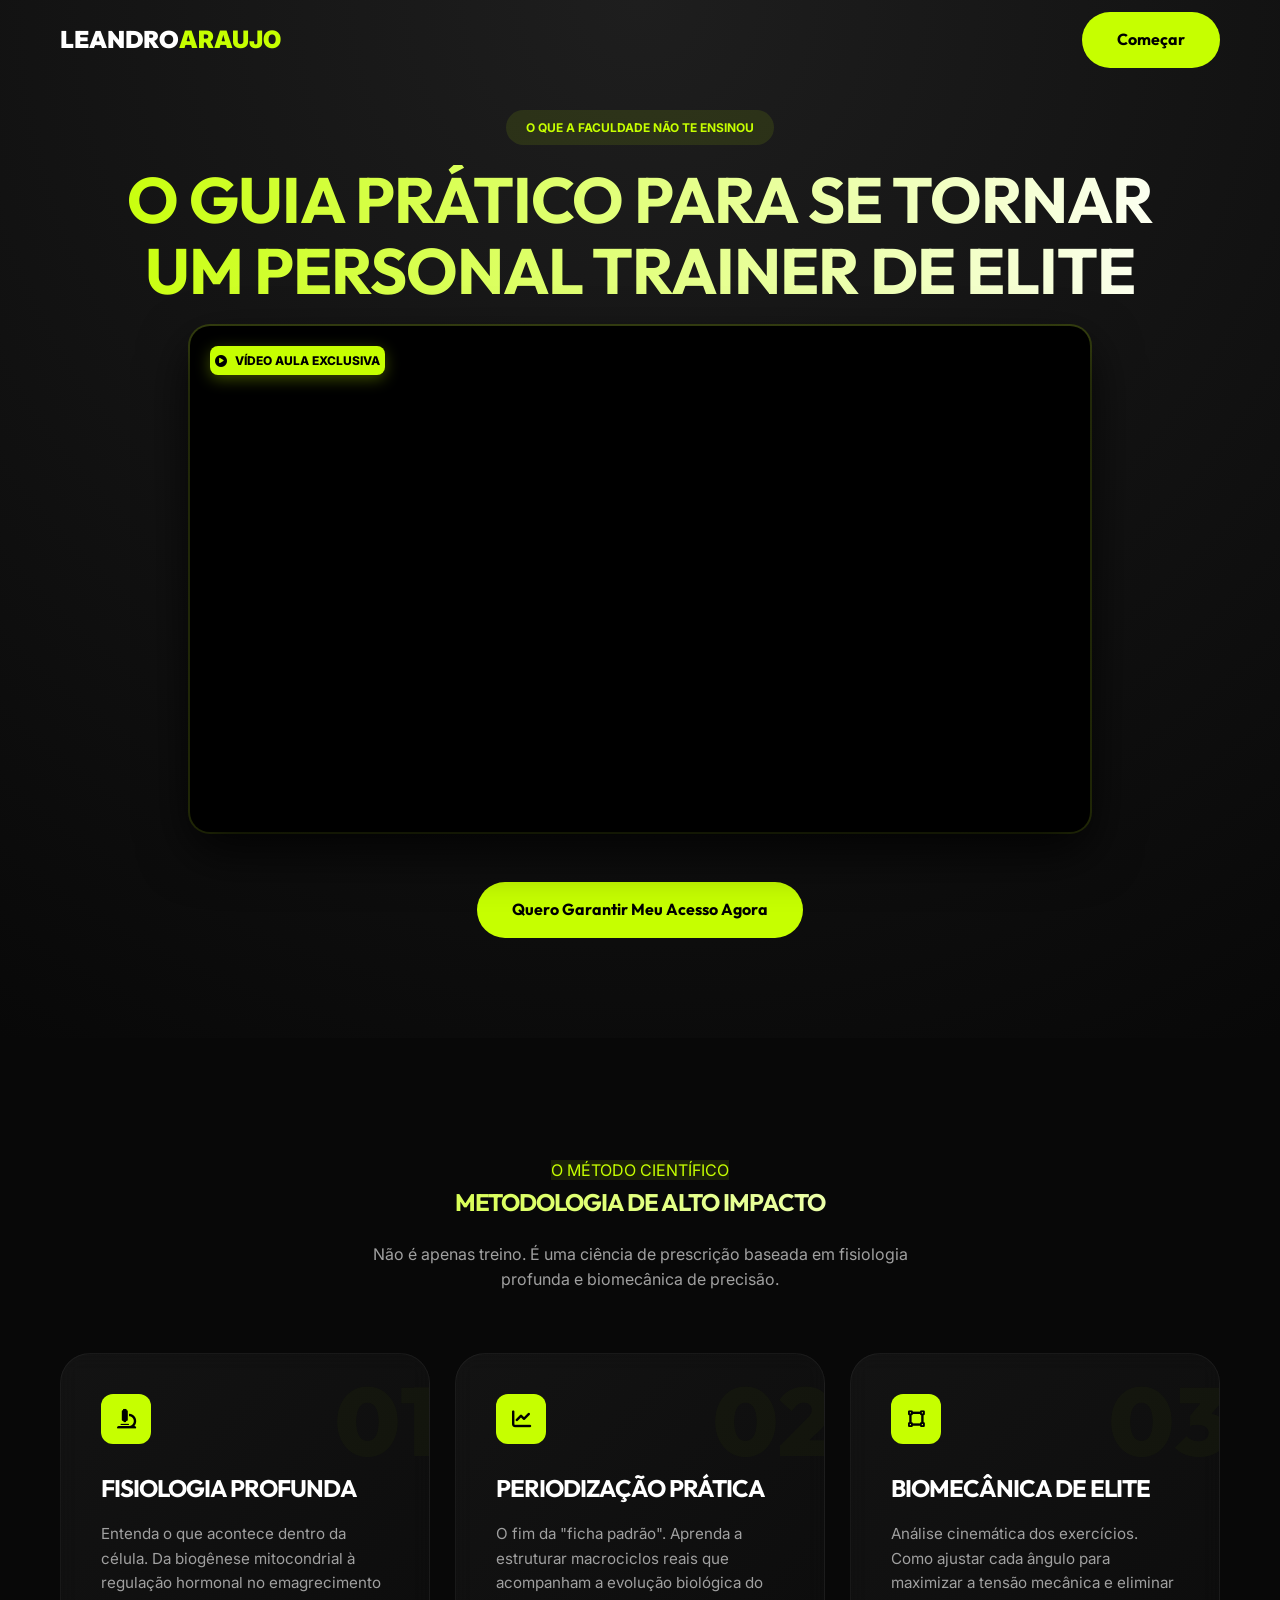
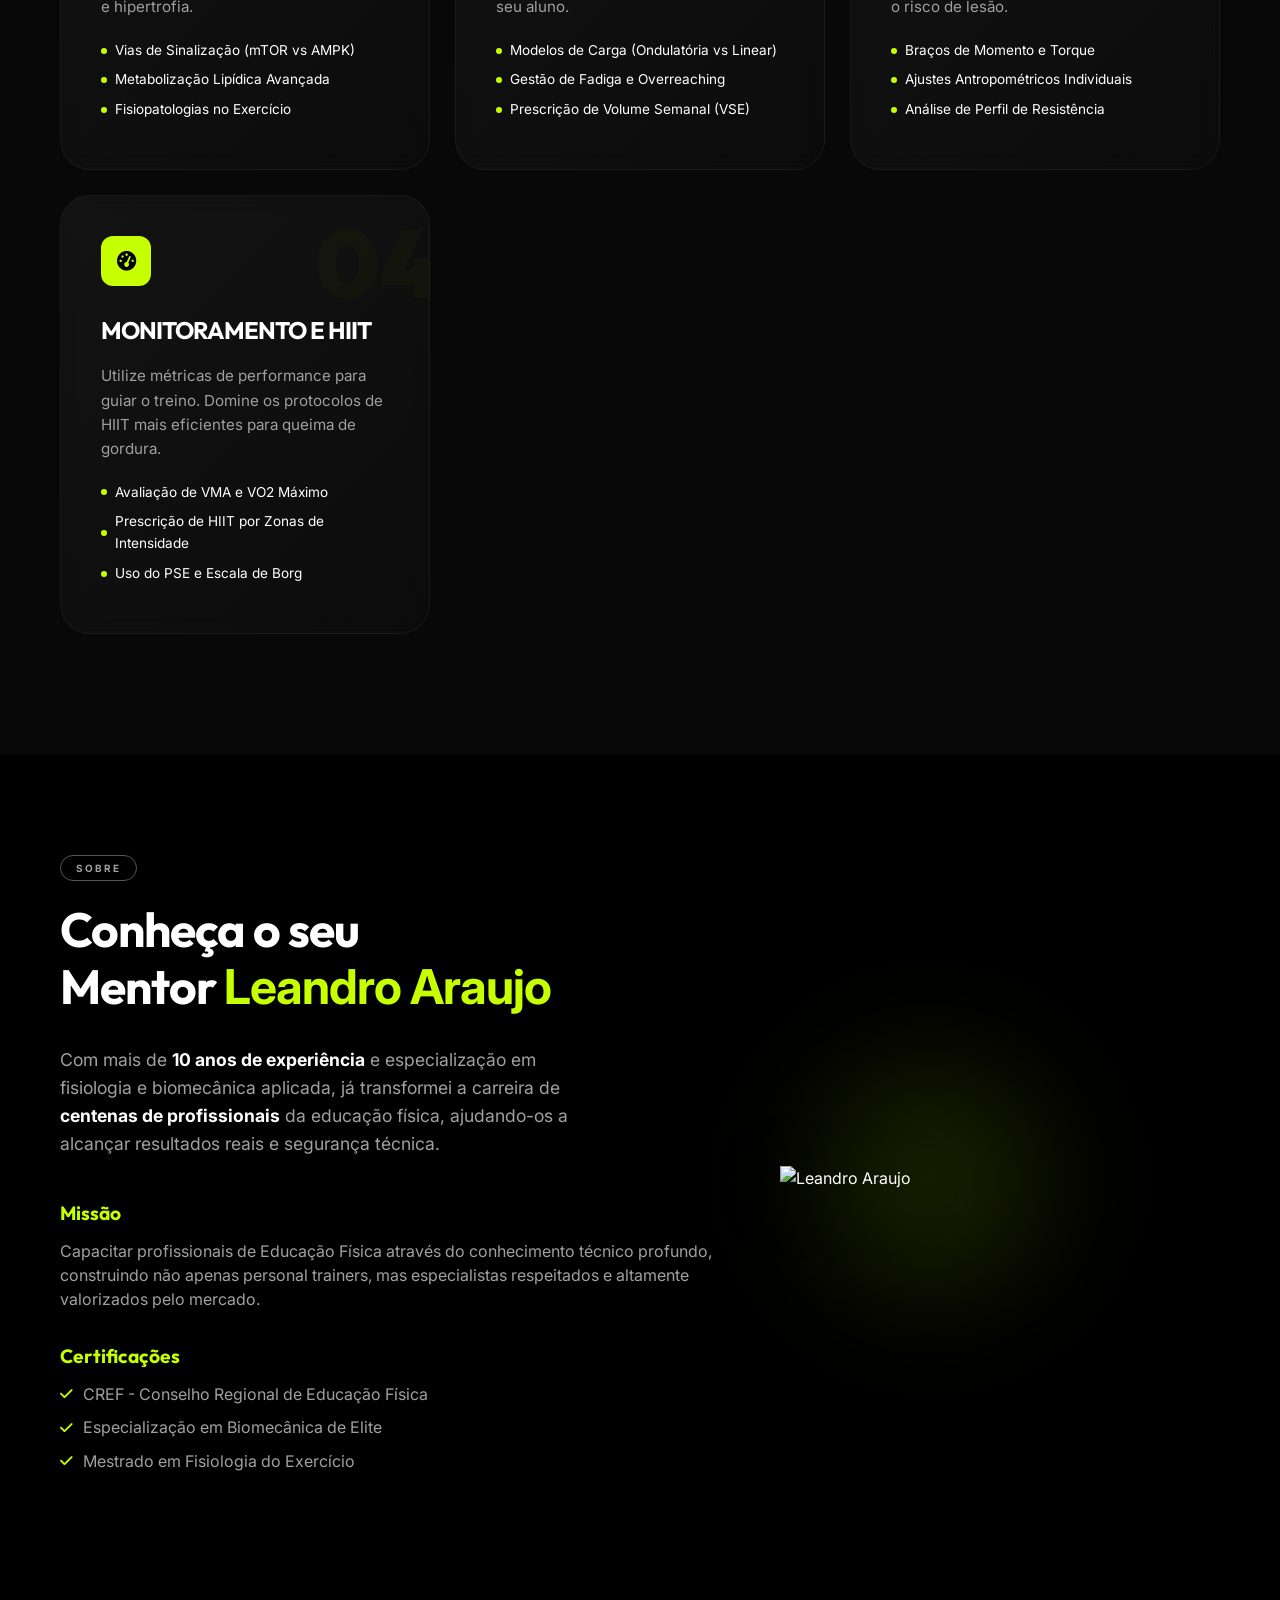
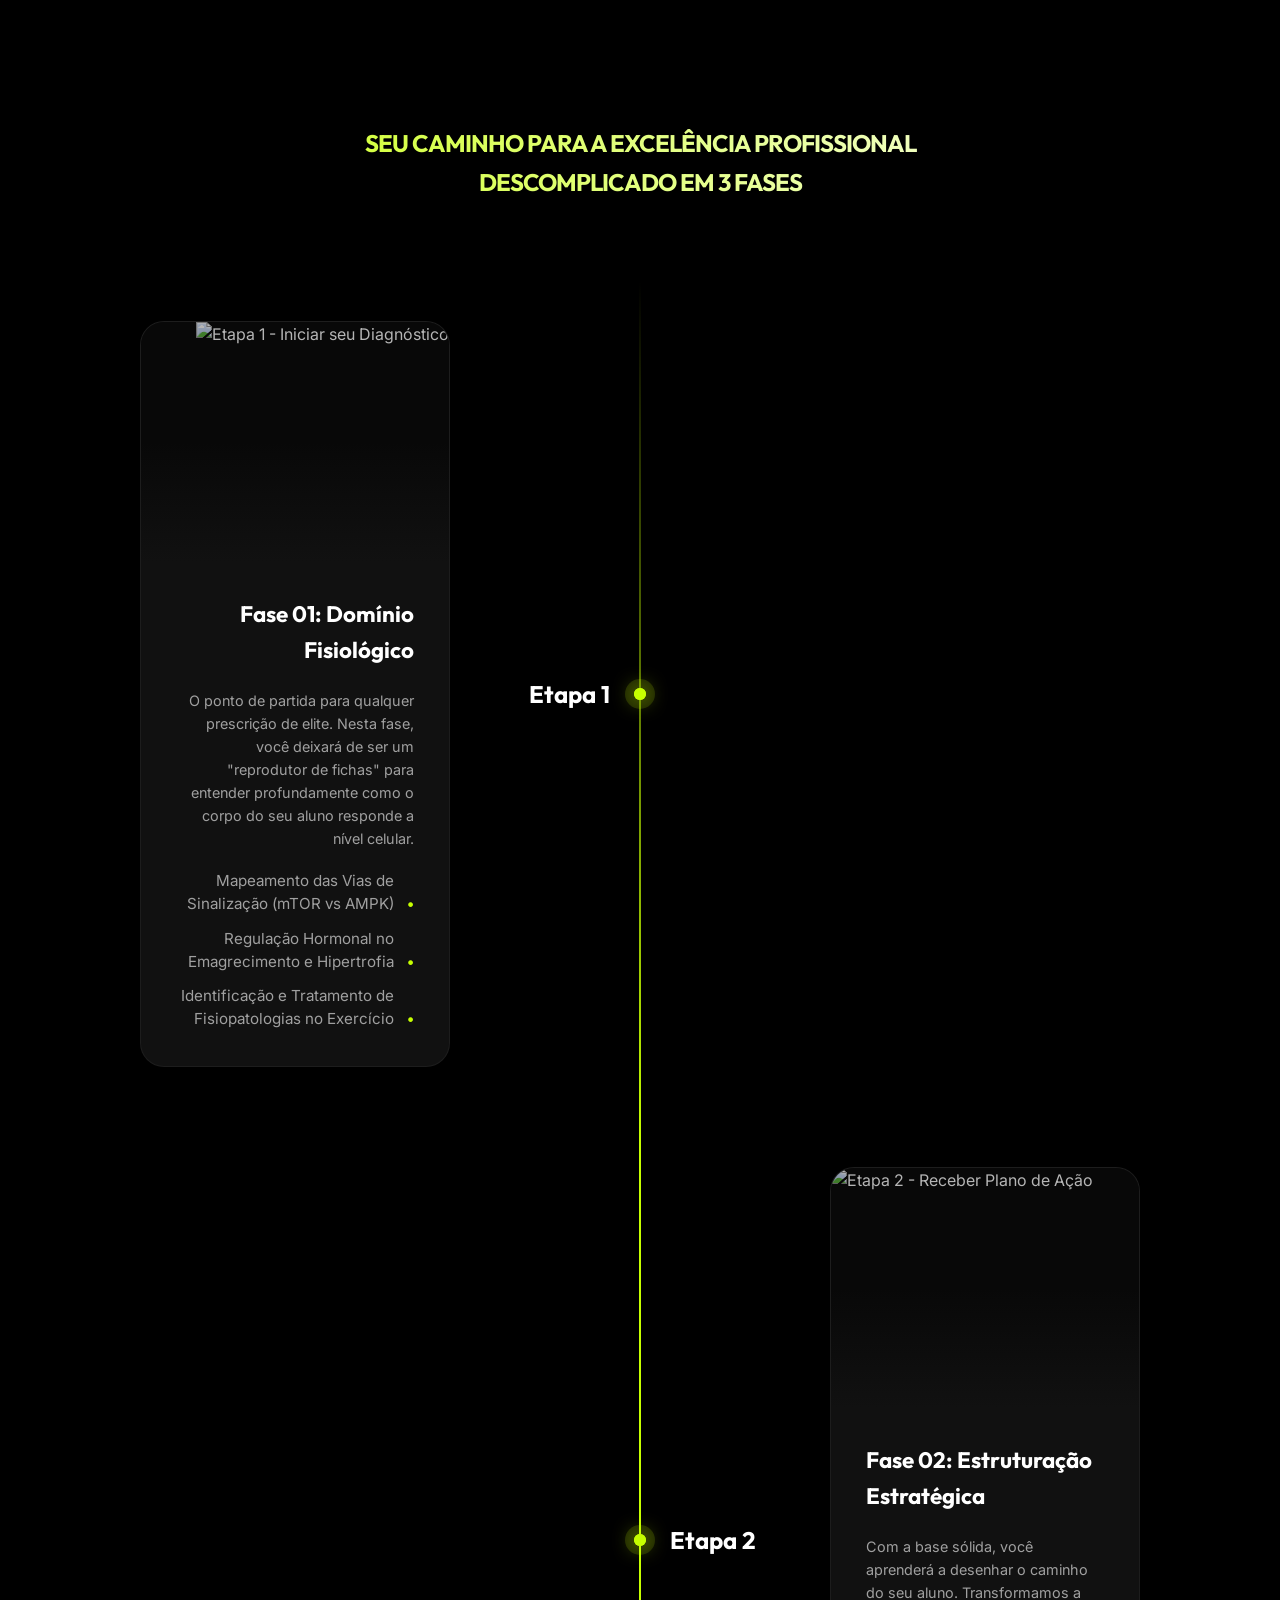
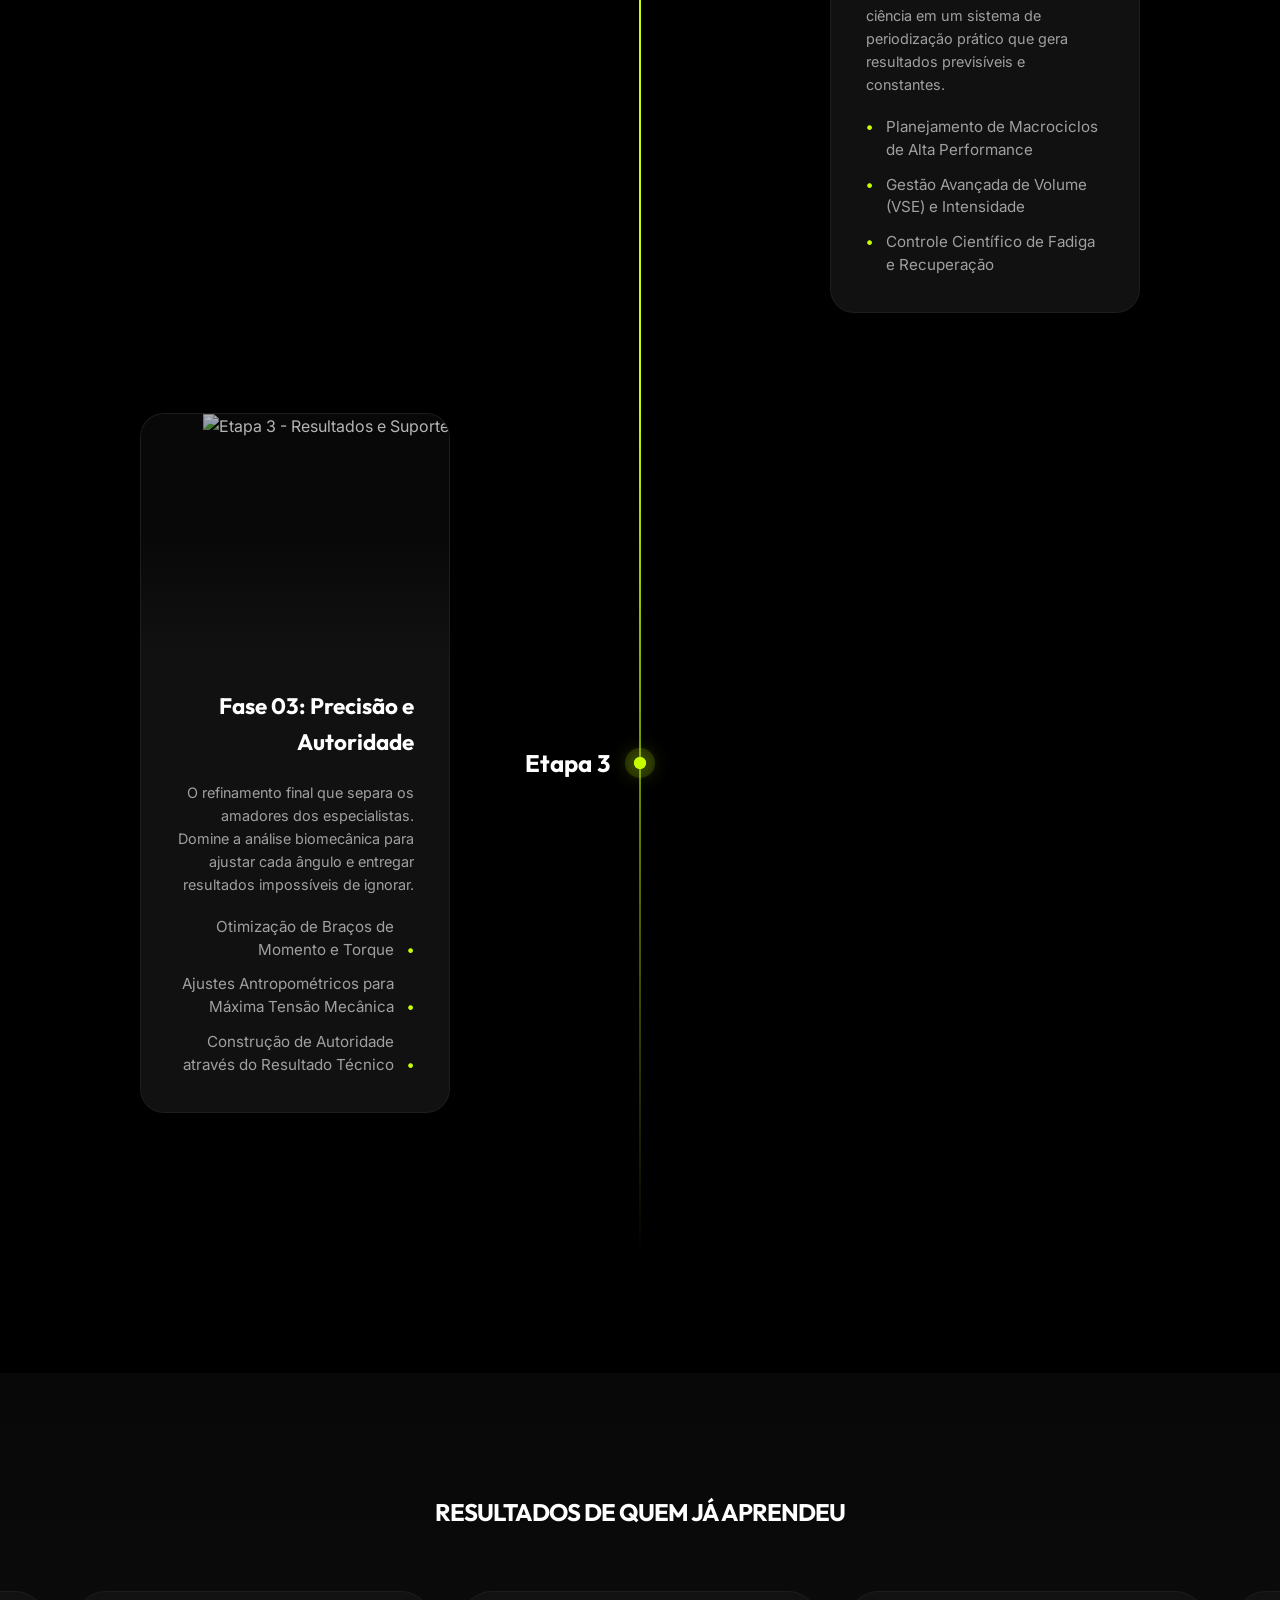
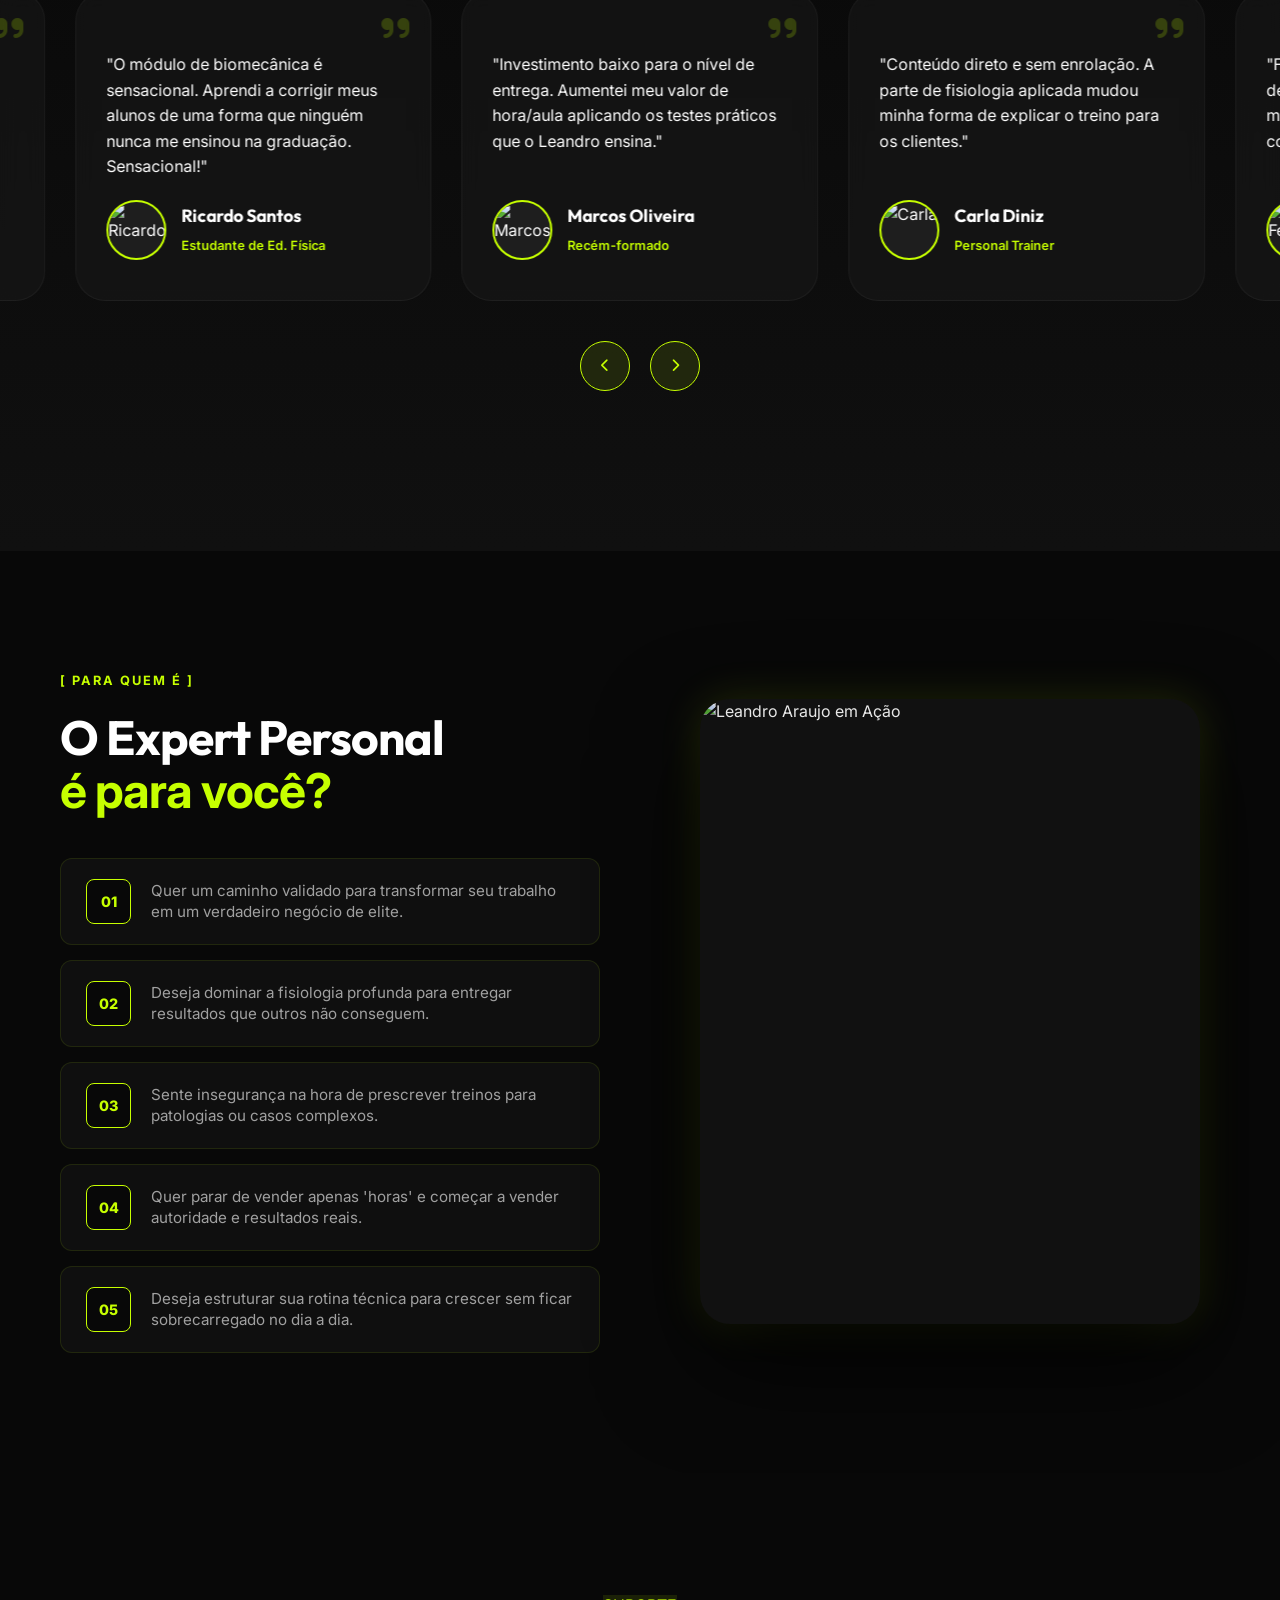
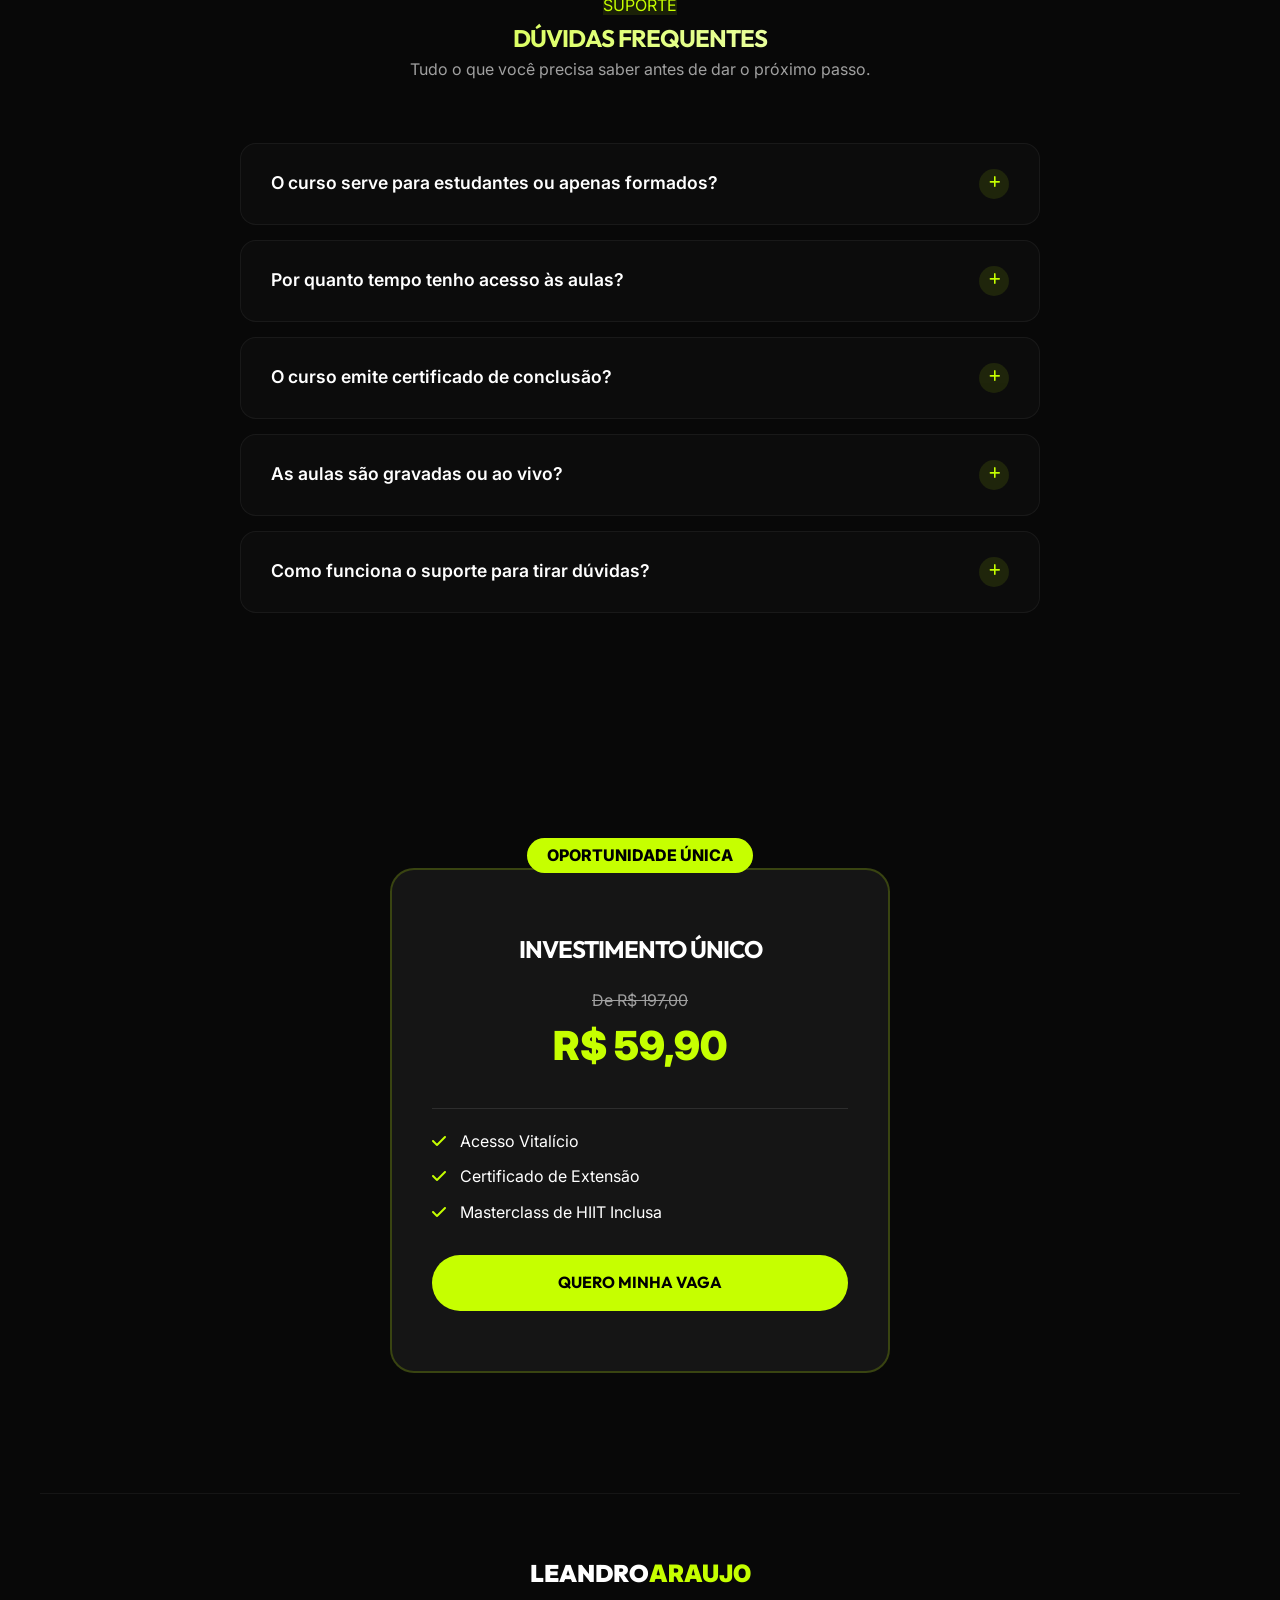
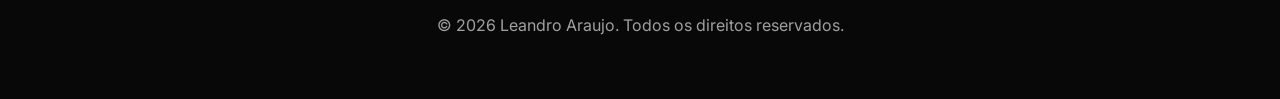
==== commit 9b855e90: "Update index.html" ====
--- a/index.html
+++ b/index.html
@@ -10,16 +10,15 @@
 
     <!-- Meta Tags Sociais (Open Graph / Facebook / WhatsApp) -->
     <meta property="og:type" content="website">
-    <meta property="og:url" content="https://leandroaraujo.com.br/"> <!-- Altere para o seu domínio final -->
+    <meta property="og:url" content="https://joaocarlosweb.github.io/leandroaraujo/">
     <meta property="og:title" content="Leandro Araujo">
-    <meta property="og:description"
-        content="Domine a fisiologia, biomecânica e periodização de elite. O curso que entrega a prática que a faculdade esqueceu.">
+    <meta property="og:description" content="Domine a fisiologia, biomecânica e periodização de elite.">
     <meta property="og:image" content="https://joaocarlosweb.github.io/leandroaraujo/leandroperfil.jpg">
     <!-- Imagem que aparece no compartilhamento -->
 
     <!-- Twitter -->
     <meta property="twitter:card" content="summary_large_image">
-    <meta property="twitter:url" content="https://leandroaraujo.com.br/">
+    <meta property="twitter:url" content="https://joaocarlosweb.github.io/leandroaraujo/">
     <meta property="twitter:title" content="Leandro Araujo">
     <meta property="twitter:description"
         content="Domine a fisiologia, biomecânica e periodização de elite. O curso que entrega a prática que a faculdade esqueceu.">
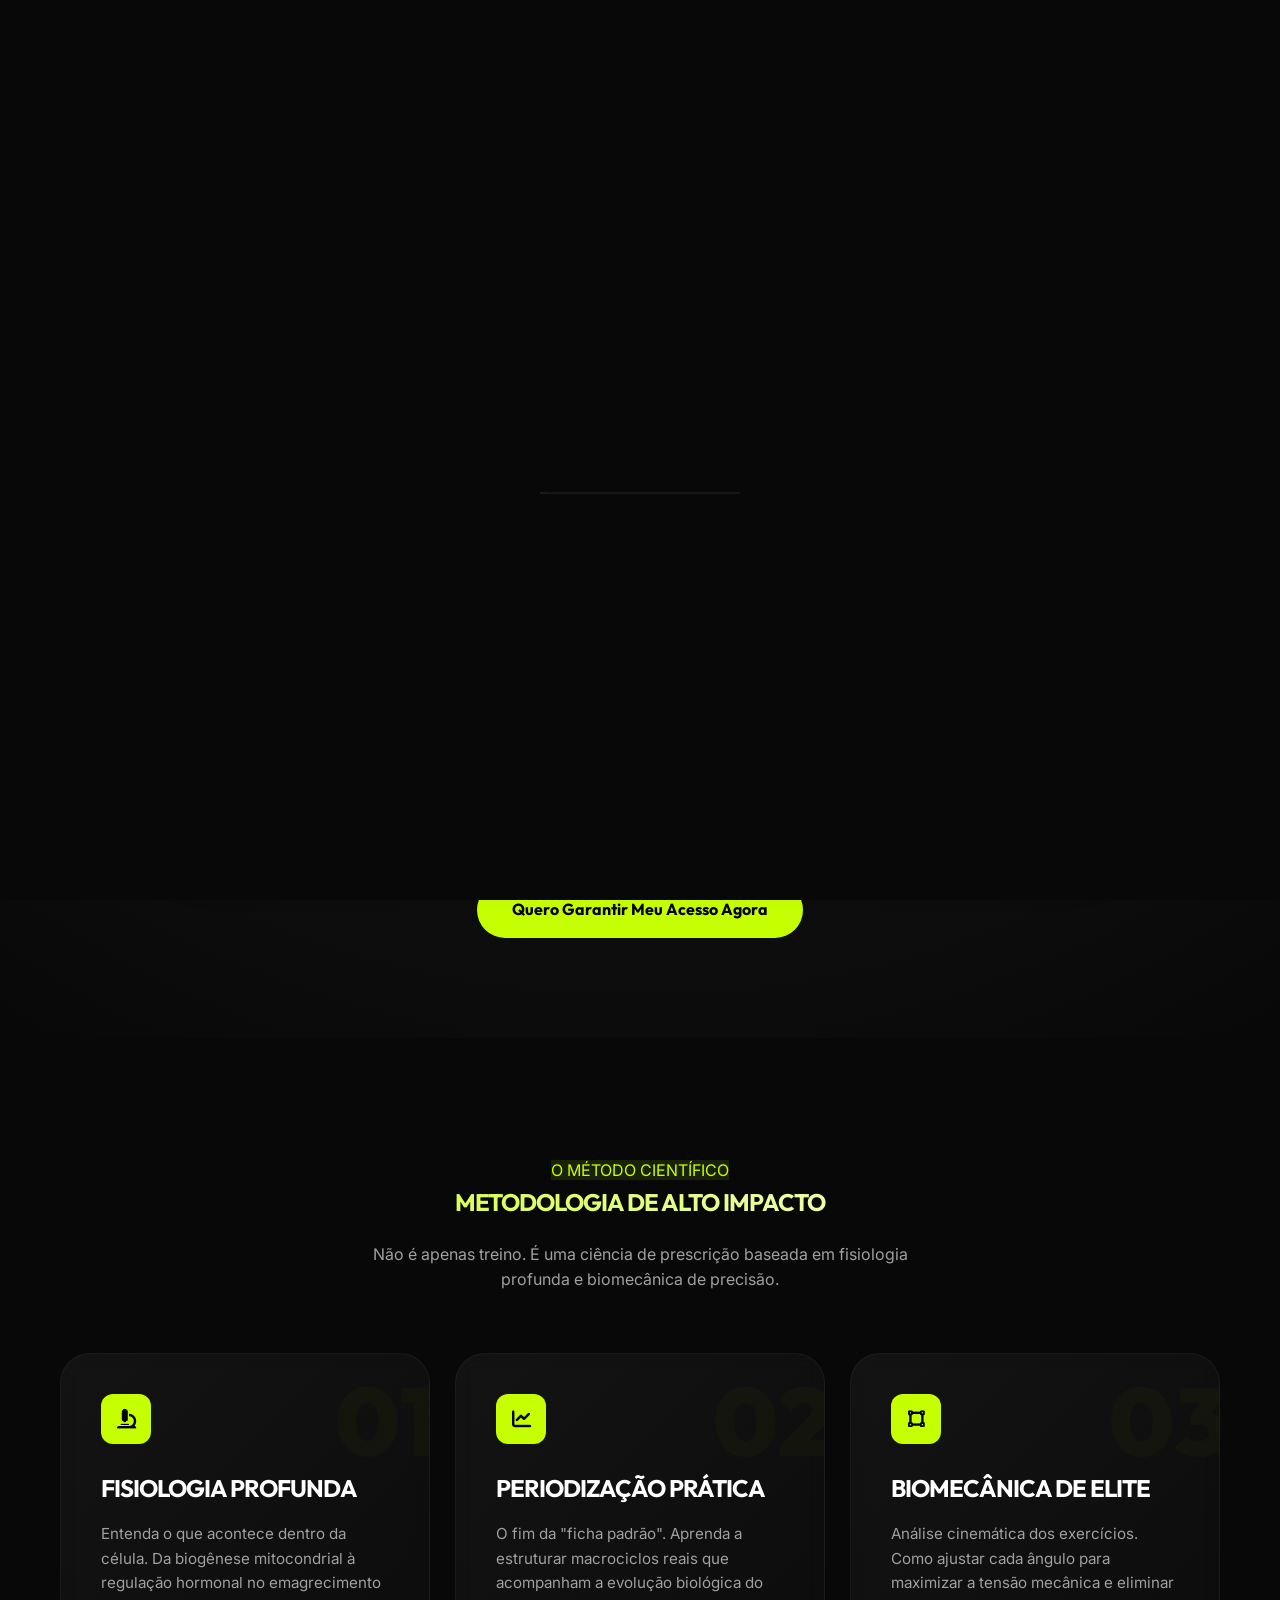
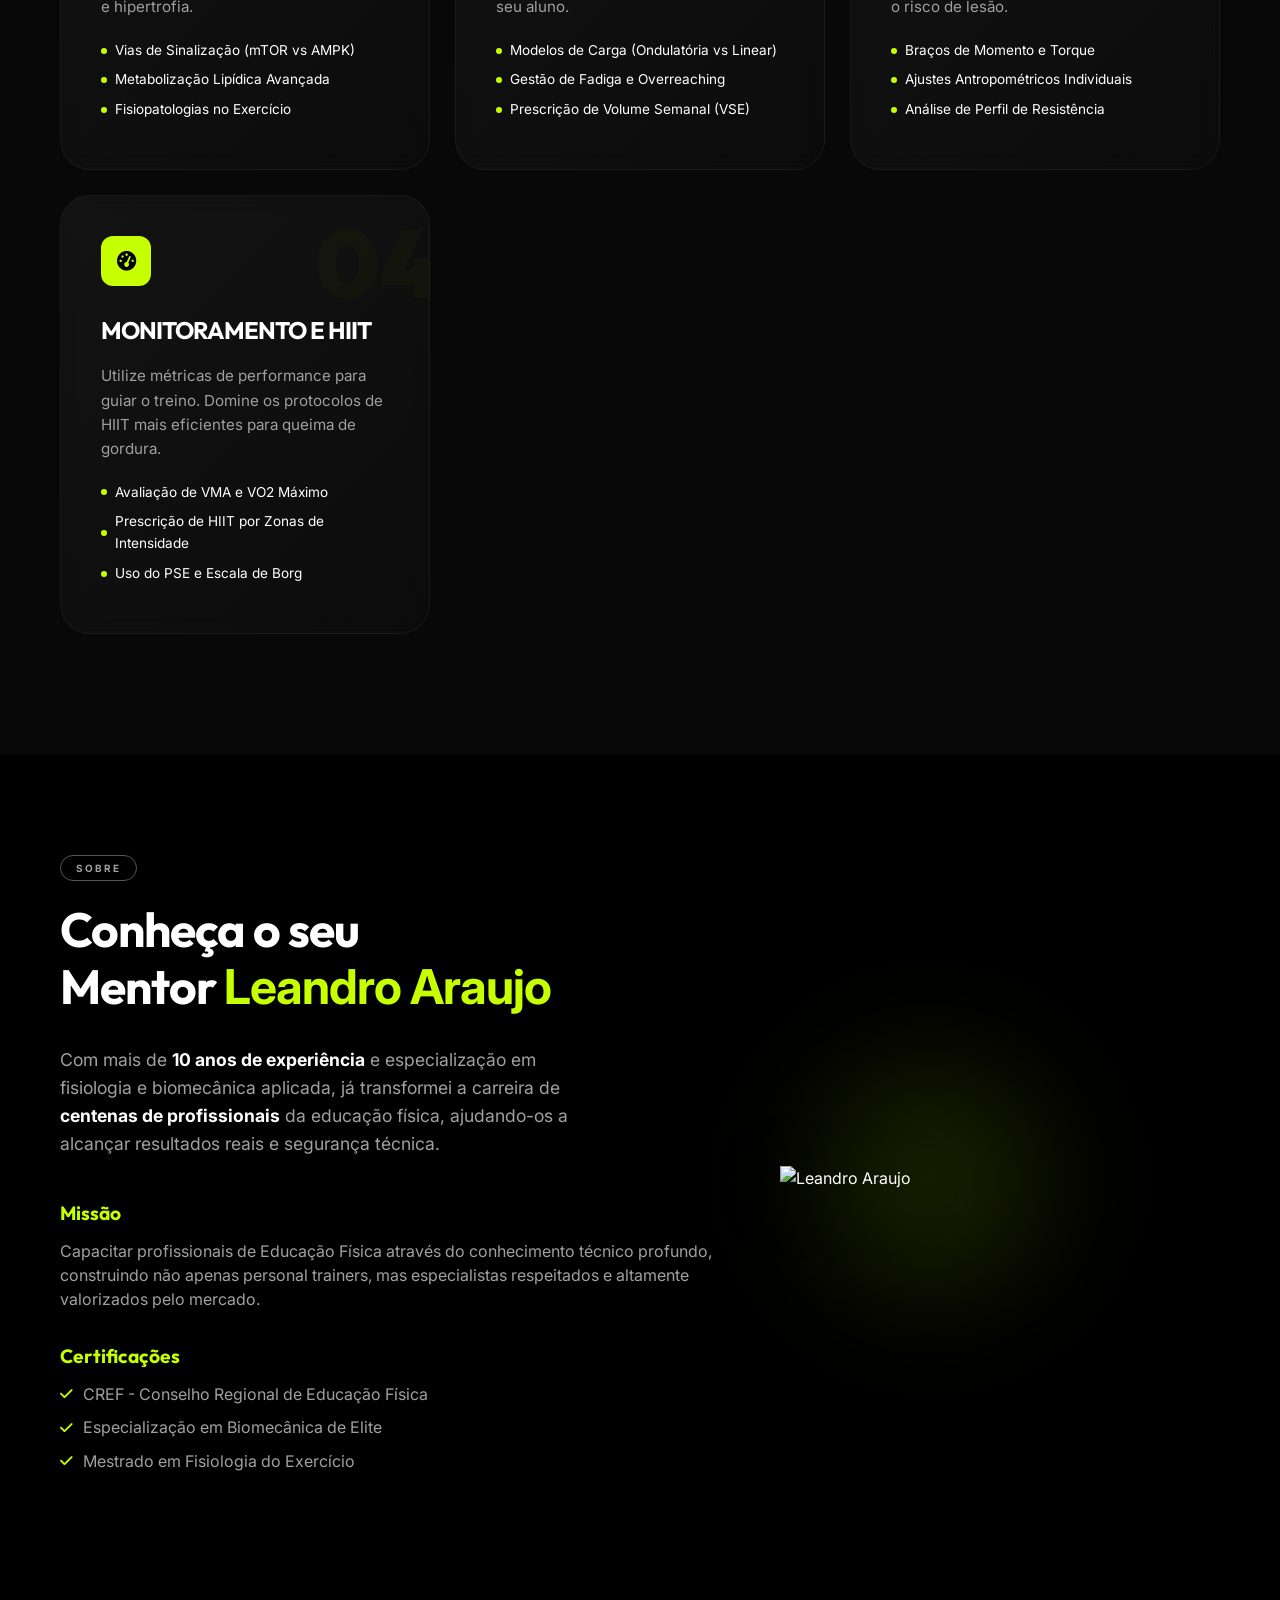
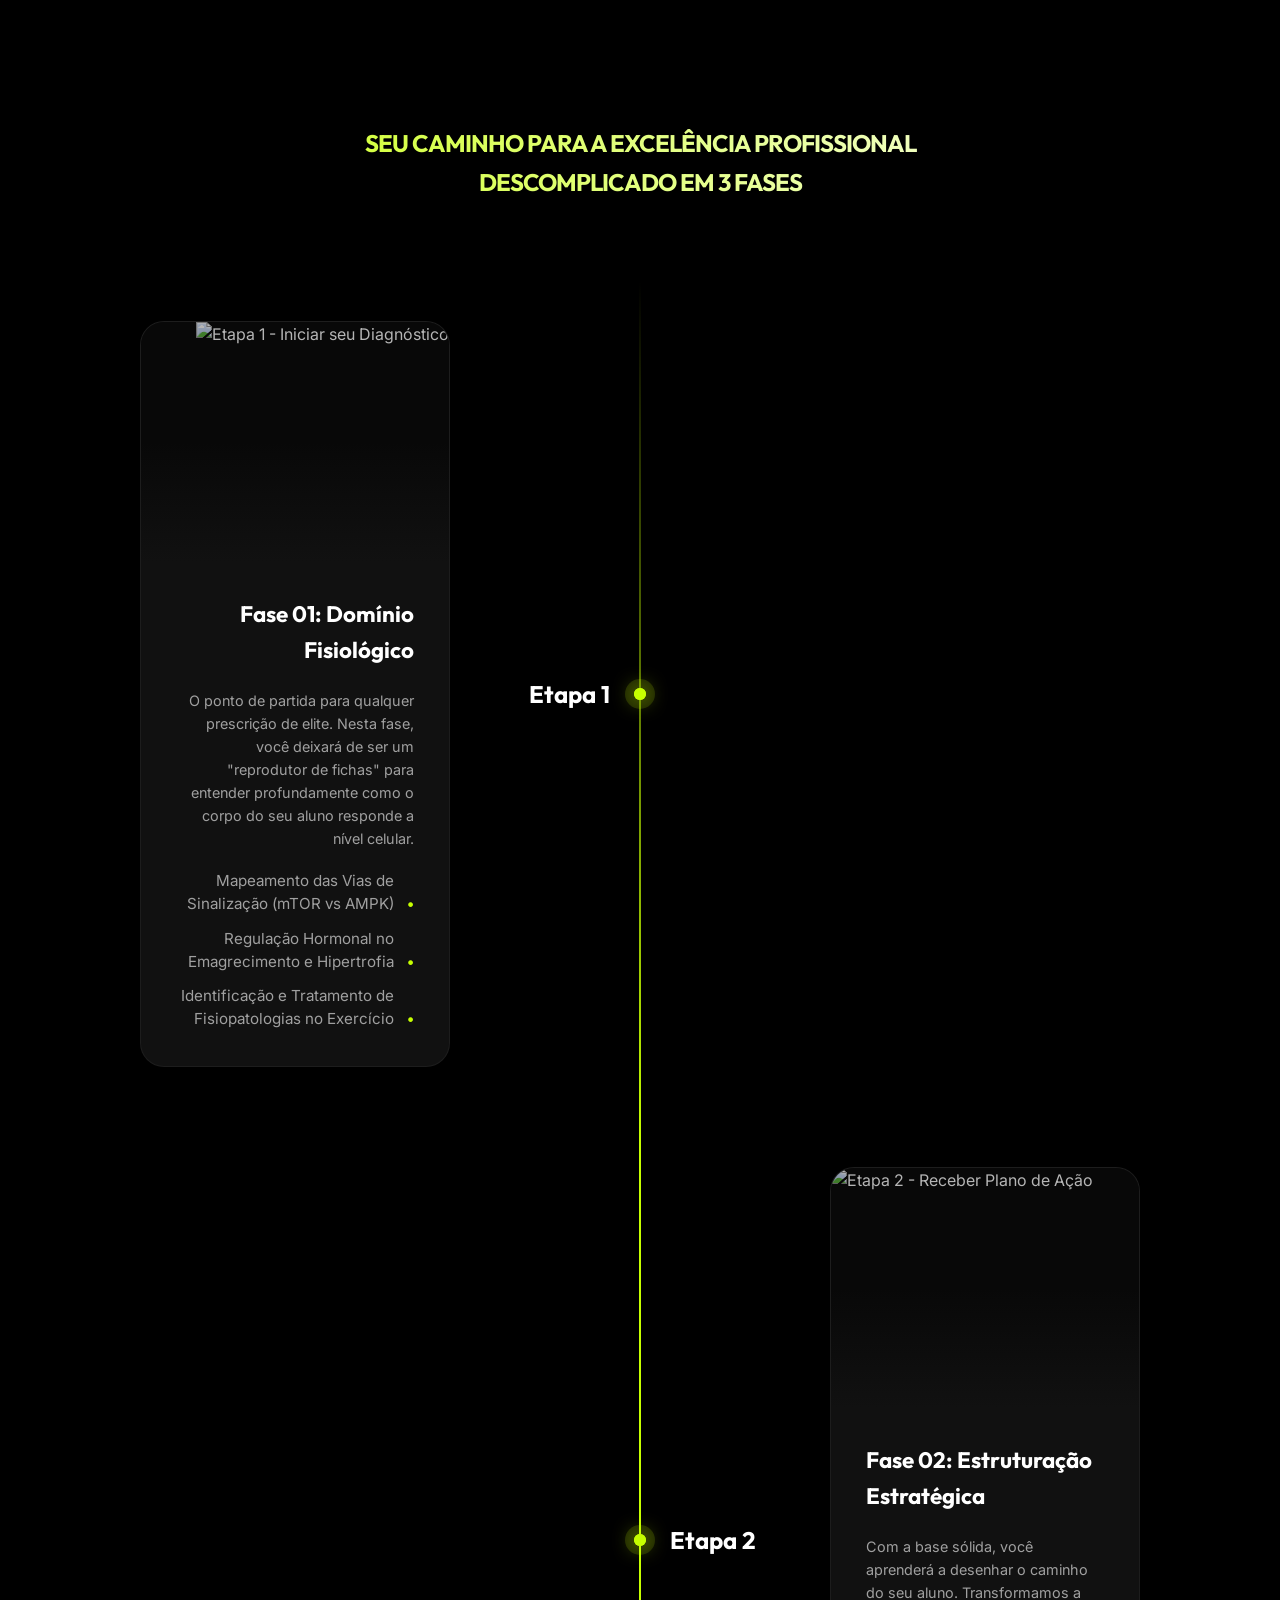
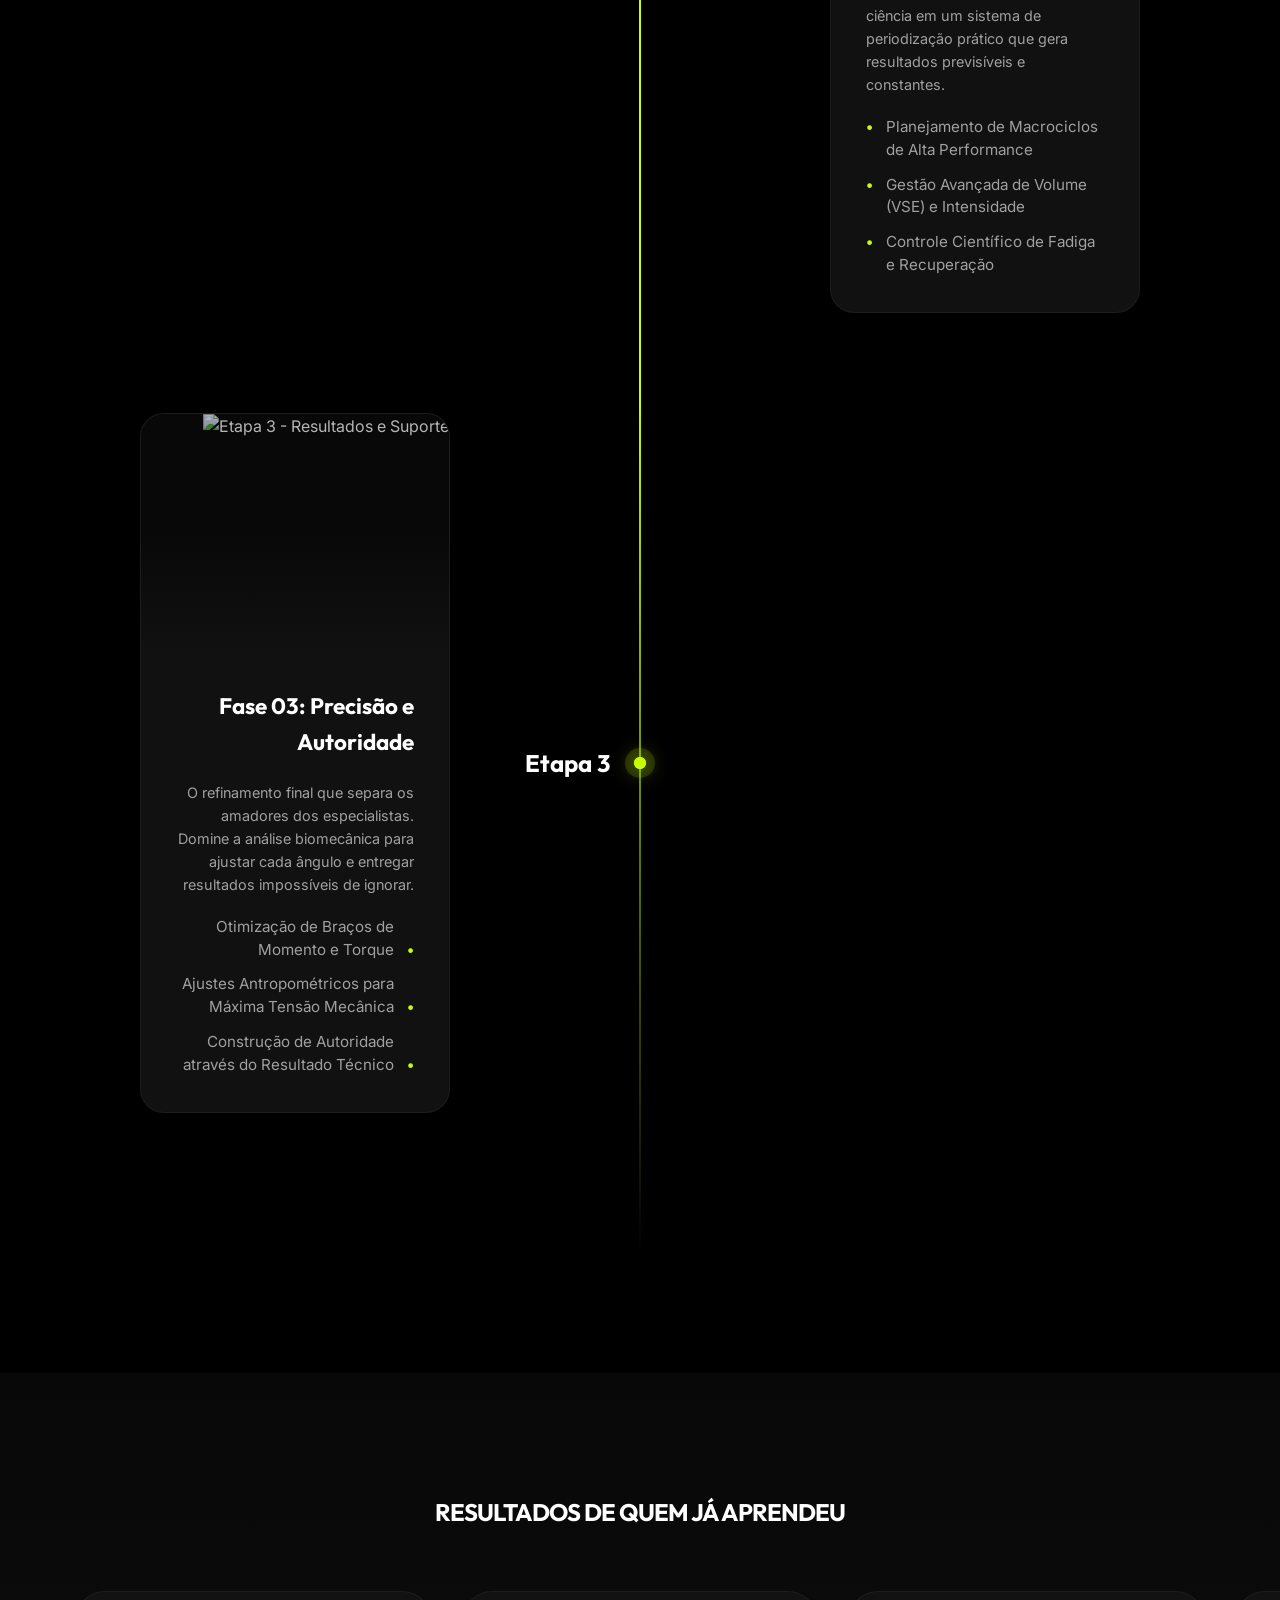
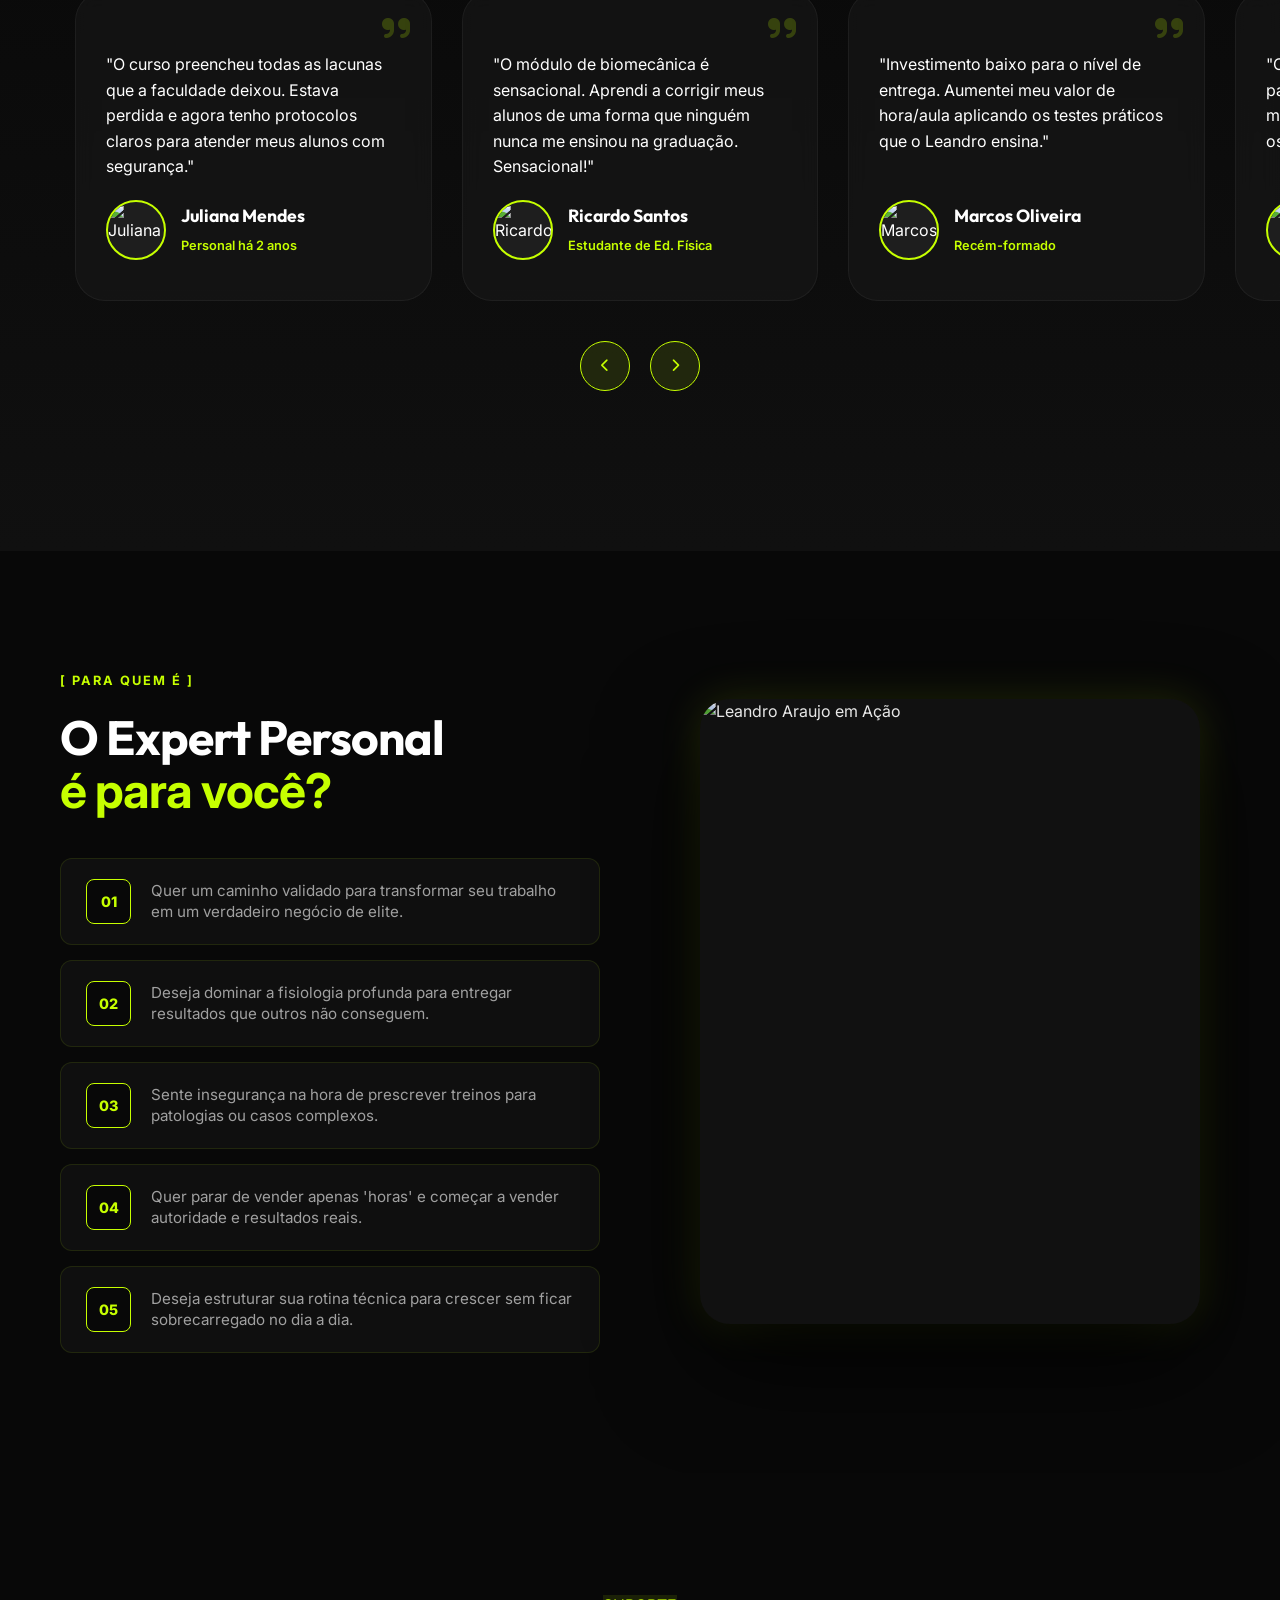
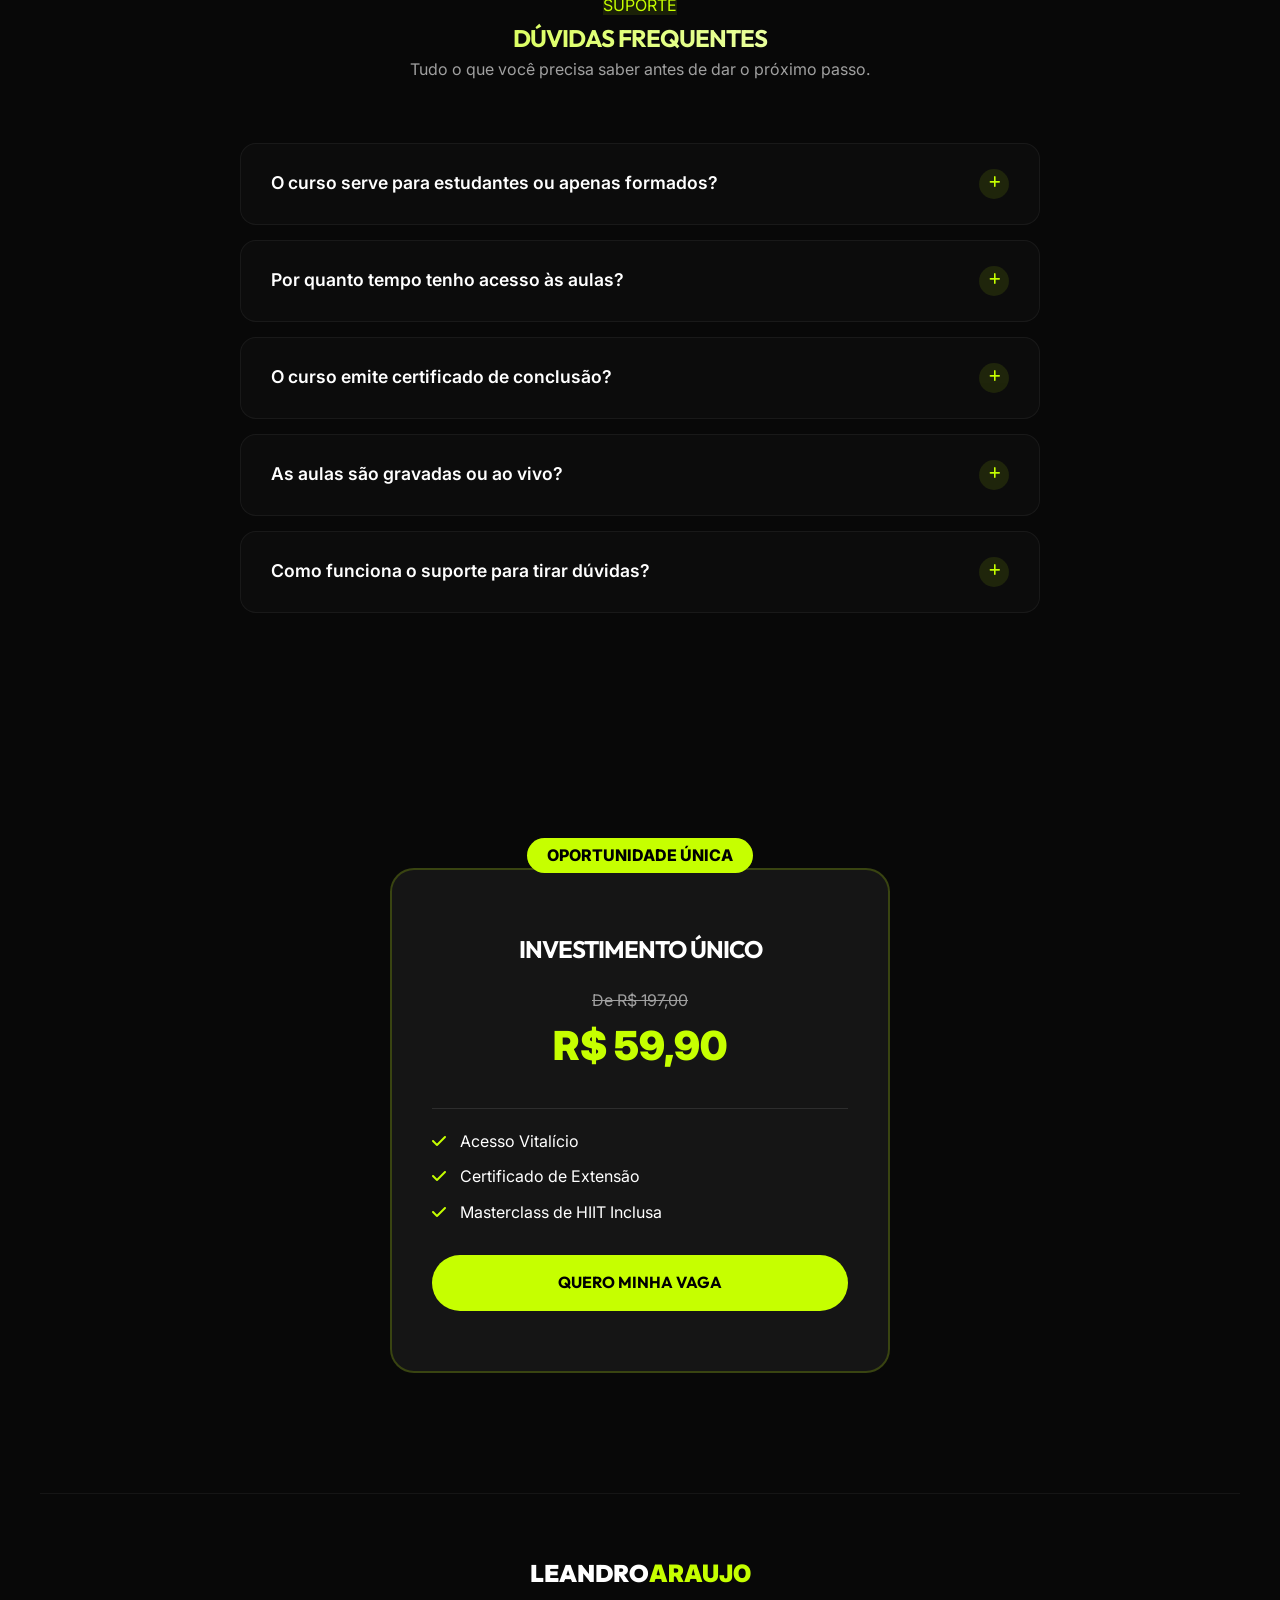
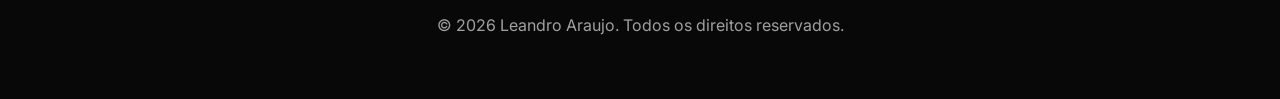
==== commit 027e4ce4: "adicionado o gsap" ====
--- a/index.html
+++ b/index.html
@@ -29,6 +29,15 @@
 </head>
 
 <body>
+    <!-- Preloader Premium -->
+    <div id="preloader" style="position: fixed; top: 0; left: 0; width: 100%; height: 100%; background: #080808; z-index: 10000; display: flex; align-items: center; justify-content: center;">
+        <div class="loader-content" style="text-align: center;">
+            <div class="logo" style="font-size: 2.5rem; margin-bottom: 20px; opacity: 0; transform: translateY(20px);">LEANDRO<span>ARAUJO</span></div>
+            <div class="loader-bar" style="width: 200px; height: 2px; background: rgba(255,255,255,0.1); position: relative; overflow: hidden; margin: 0 auto;">
+                <div class="loader-progress" style="position: absolute; top: 0; left: -100%; width: 100%; height: 100%; background: var(--primary);"></div>
+            </div>
+        </div>
+    </div>
 
     <header>
         <nav class="container">
@@ -536,6 +545,9 @@
         </div>
     </footer>
 
+    <!-- GSAP para Animações Premium -->
+    <script src="https://cdnjs.cloudflare.com/ajax/libs/gsap/3.12.2/gsap.min.js"></script>
+    <script src="https://cdnjs.cloudflare.com/ajax/libs/gsap/3.12.2/ScrollTrigger.min.js"></script>
     <script src="config2.js"></script>
 </body>
 
--- a/stilo2.css
+++ b/stilo2.css
@@ -15,6 +15,19 @@
     --container: 1200px;
 }
 
+/* Preloader Styles */
+#preloader {
+    pointer-events: none;
+}
+
+.loader-bar {
+    background: rgba(255, 255, 255, 0.05) !important;
+}
+
+.loader-progress {
+    box-shadow: 0 0 15px var(--primary);
+}
+
 * {
     margin: 0;
     padding: 0;
@@ -222,7 +235,8 @@
     padding: 40px;
     border-radius: 30px;
     border: 1px solid rgba(255, 255, 255, 0.05);
-    transition: all 0.4s cubic-bezier(0.175, 0.885, 0.32, 1.275);
+    border: 1px solid rgba(255, 255, 255, 0.05);
+    /* Removido transition: all para não conflitar com GSAP */
     position: relative;
     overflow: hidden;
 }
@@ -418,7 +432,7 @@
     border-radius: 0;
     display: block;
     filter: drop-shadow(0 10px 30px rgba(0, 0, 0, 0.5));
-    transition: transform 0.5s ease;
+    /* Removido para paralaxe GSAP suave */
 }
 
 .about-image-v2:hover img {
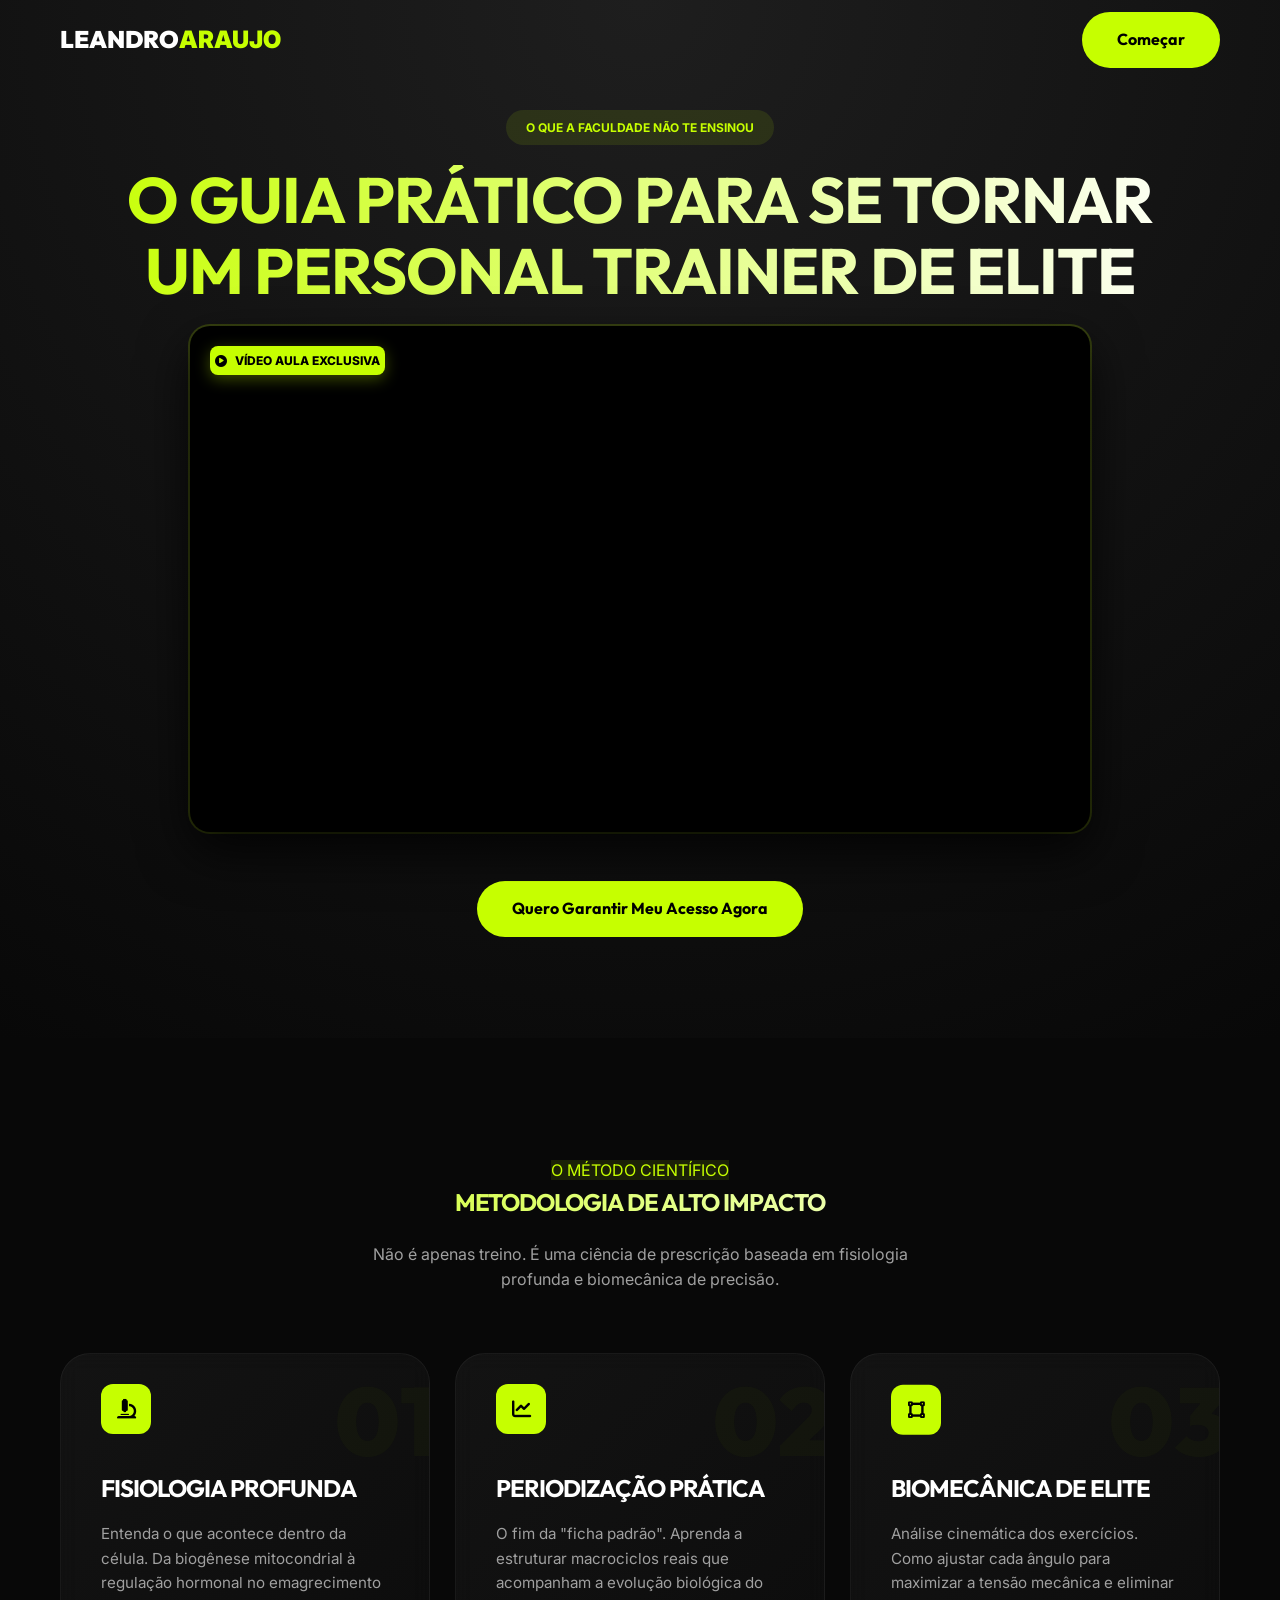
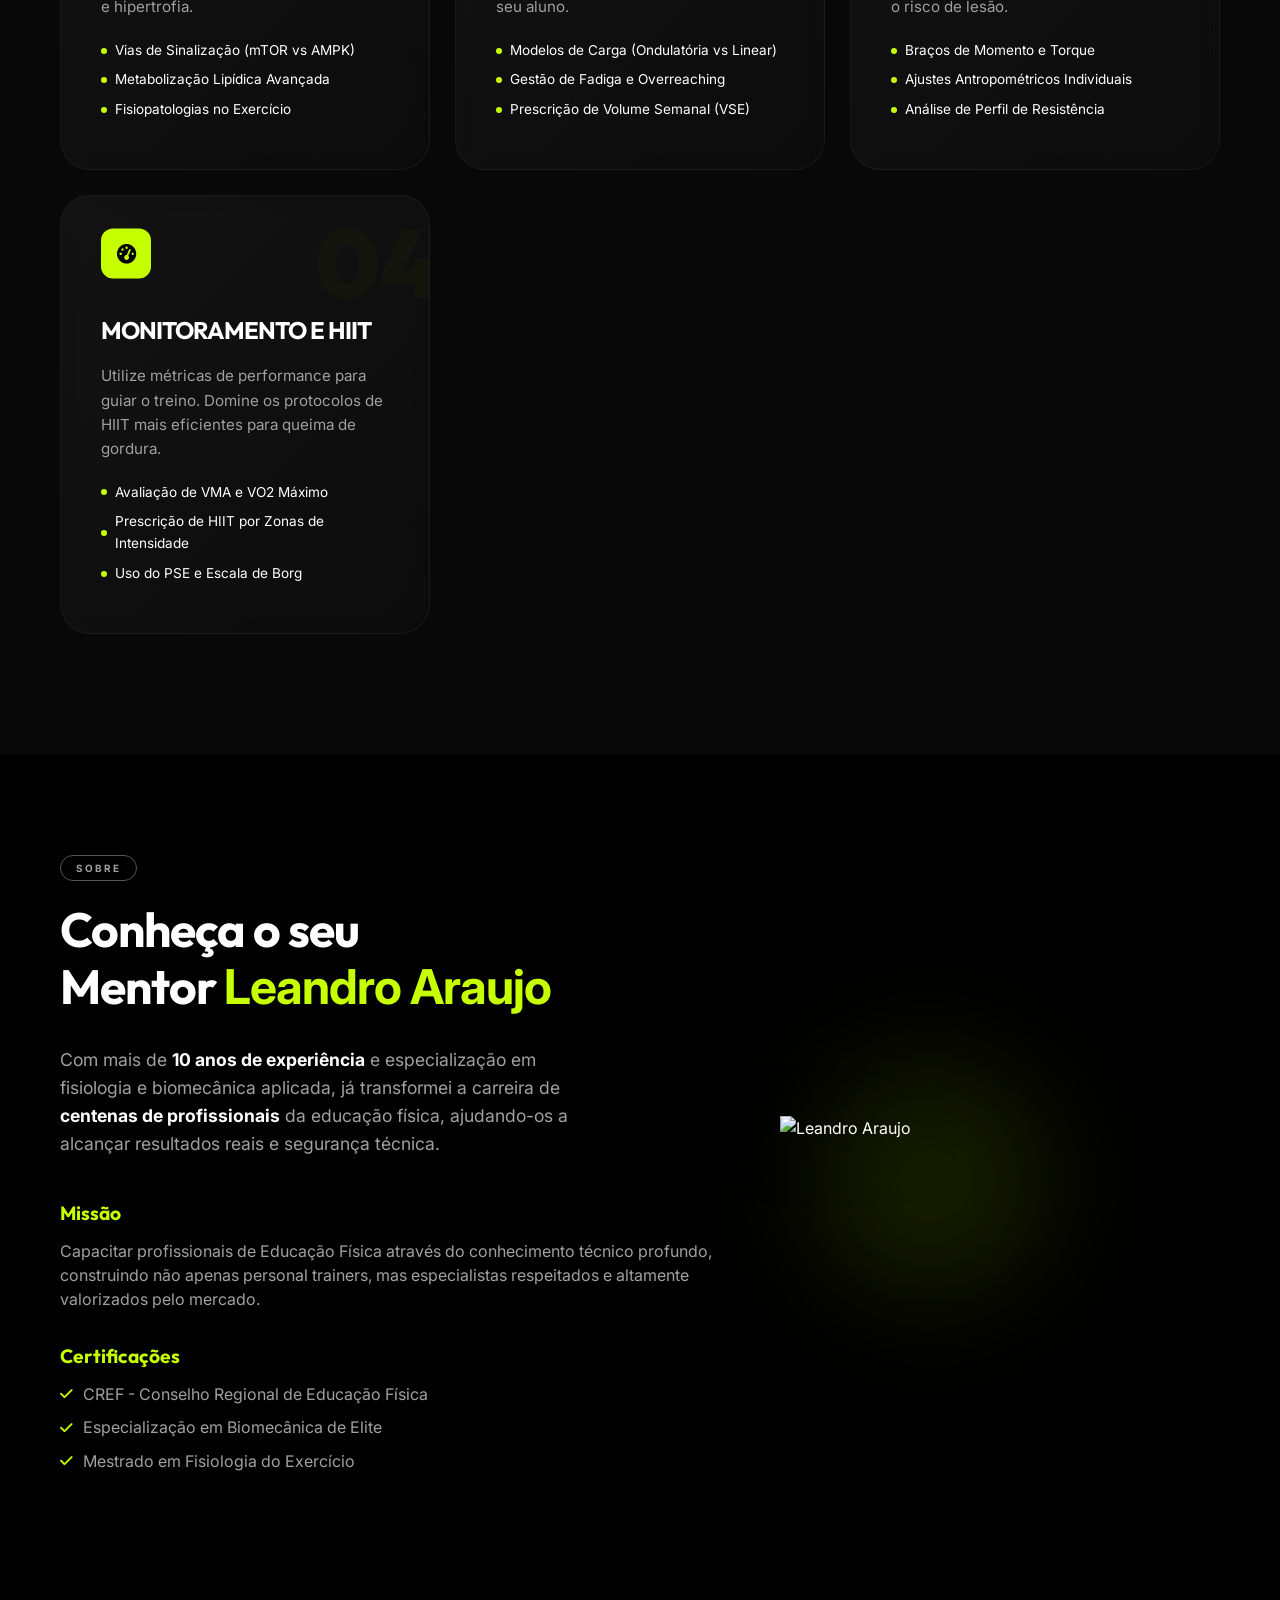
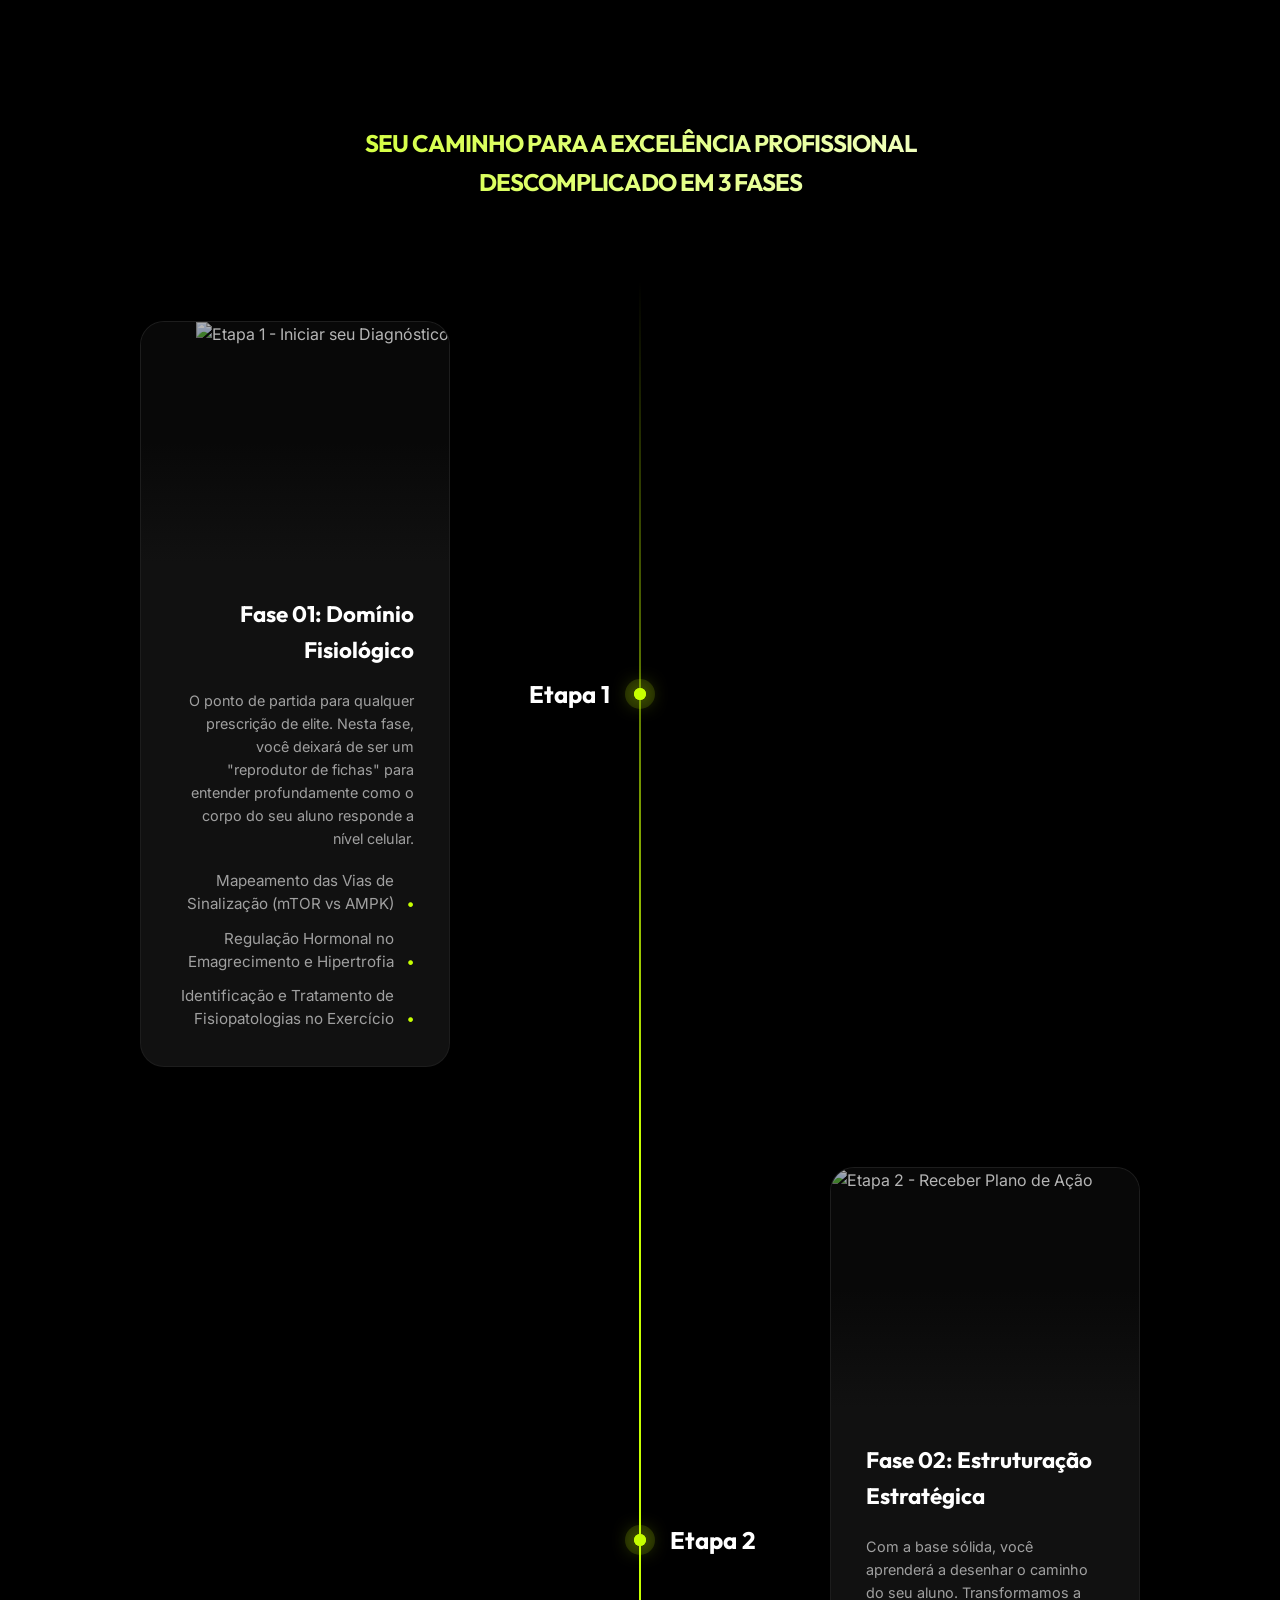
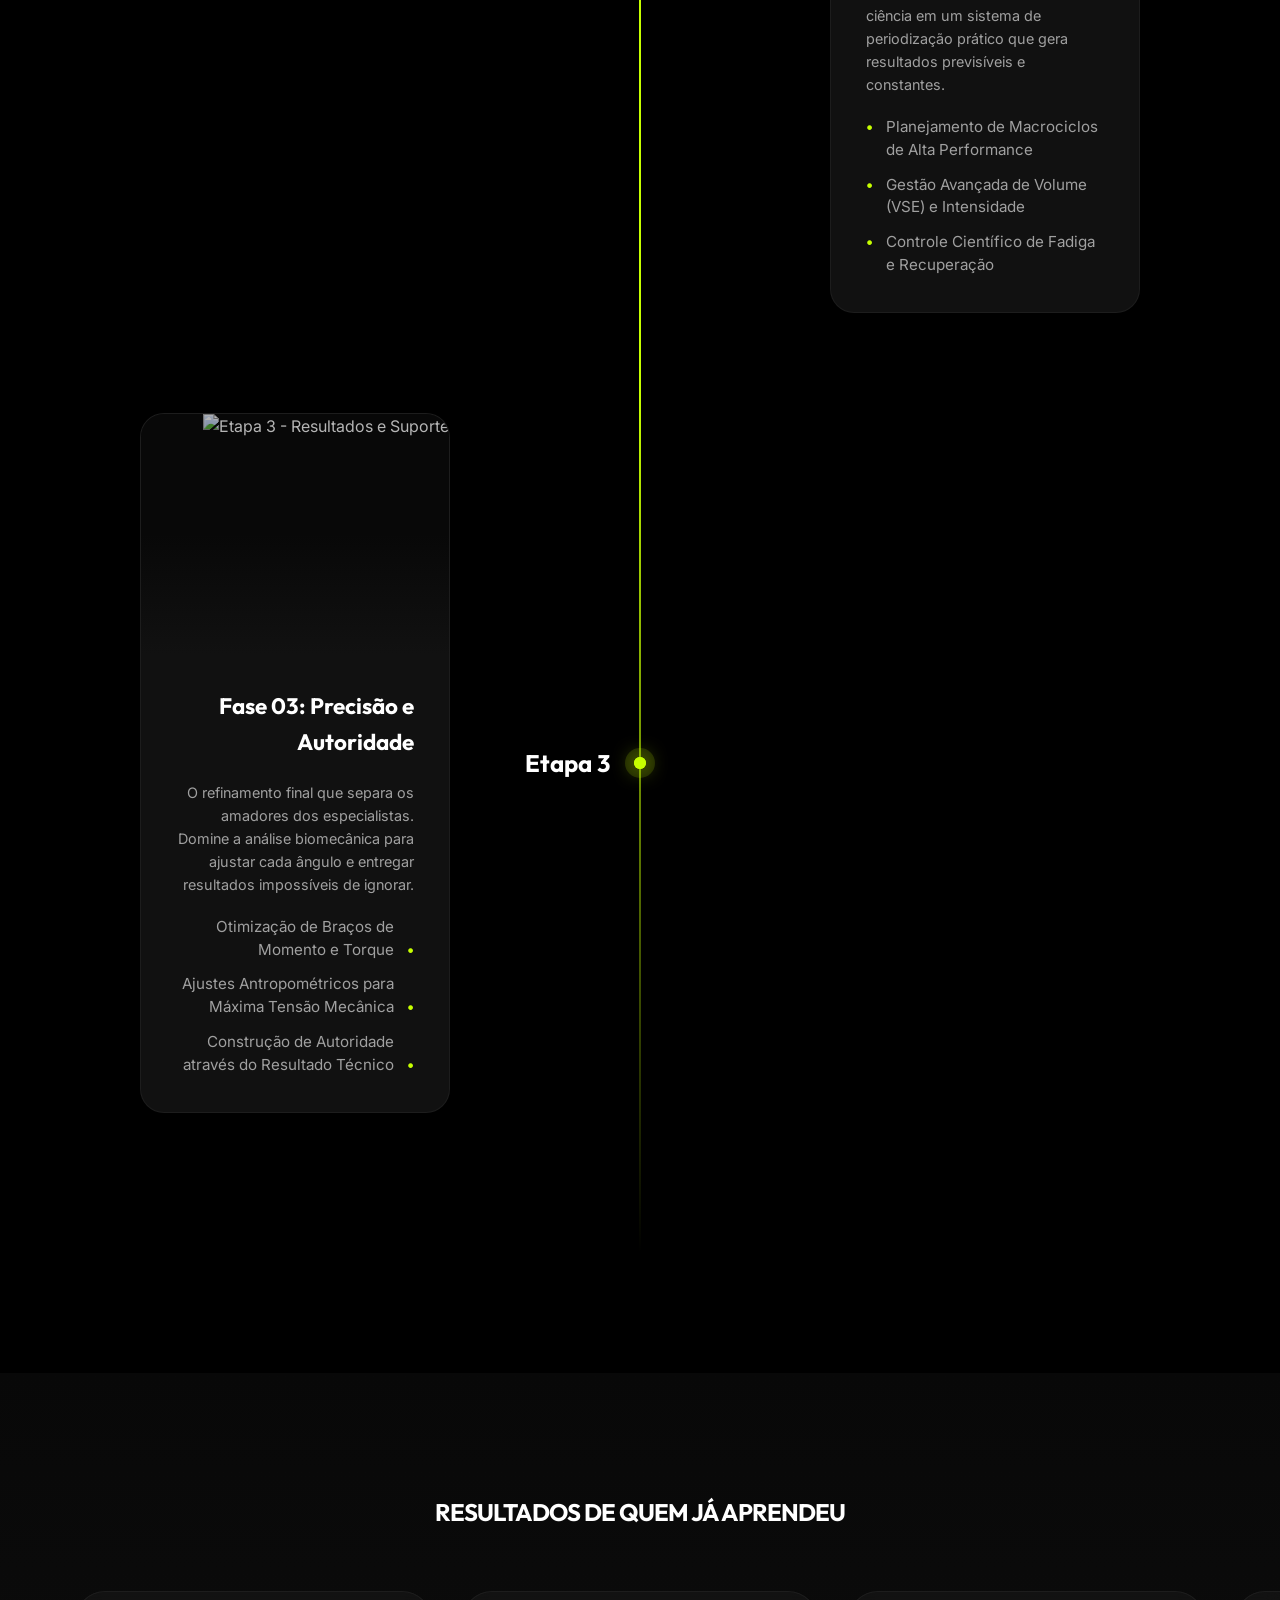
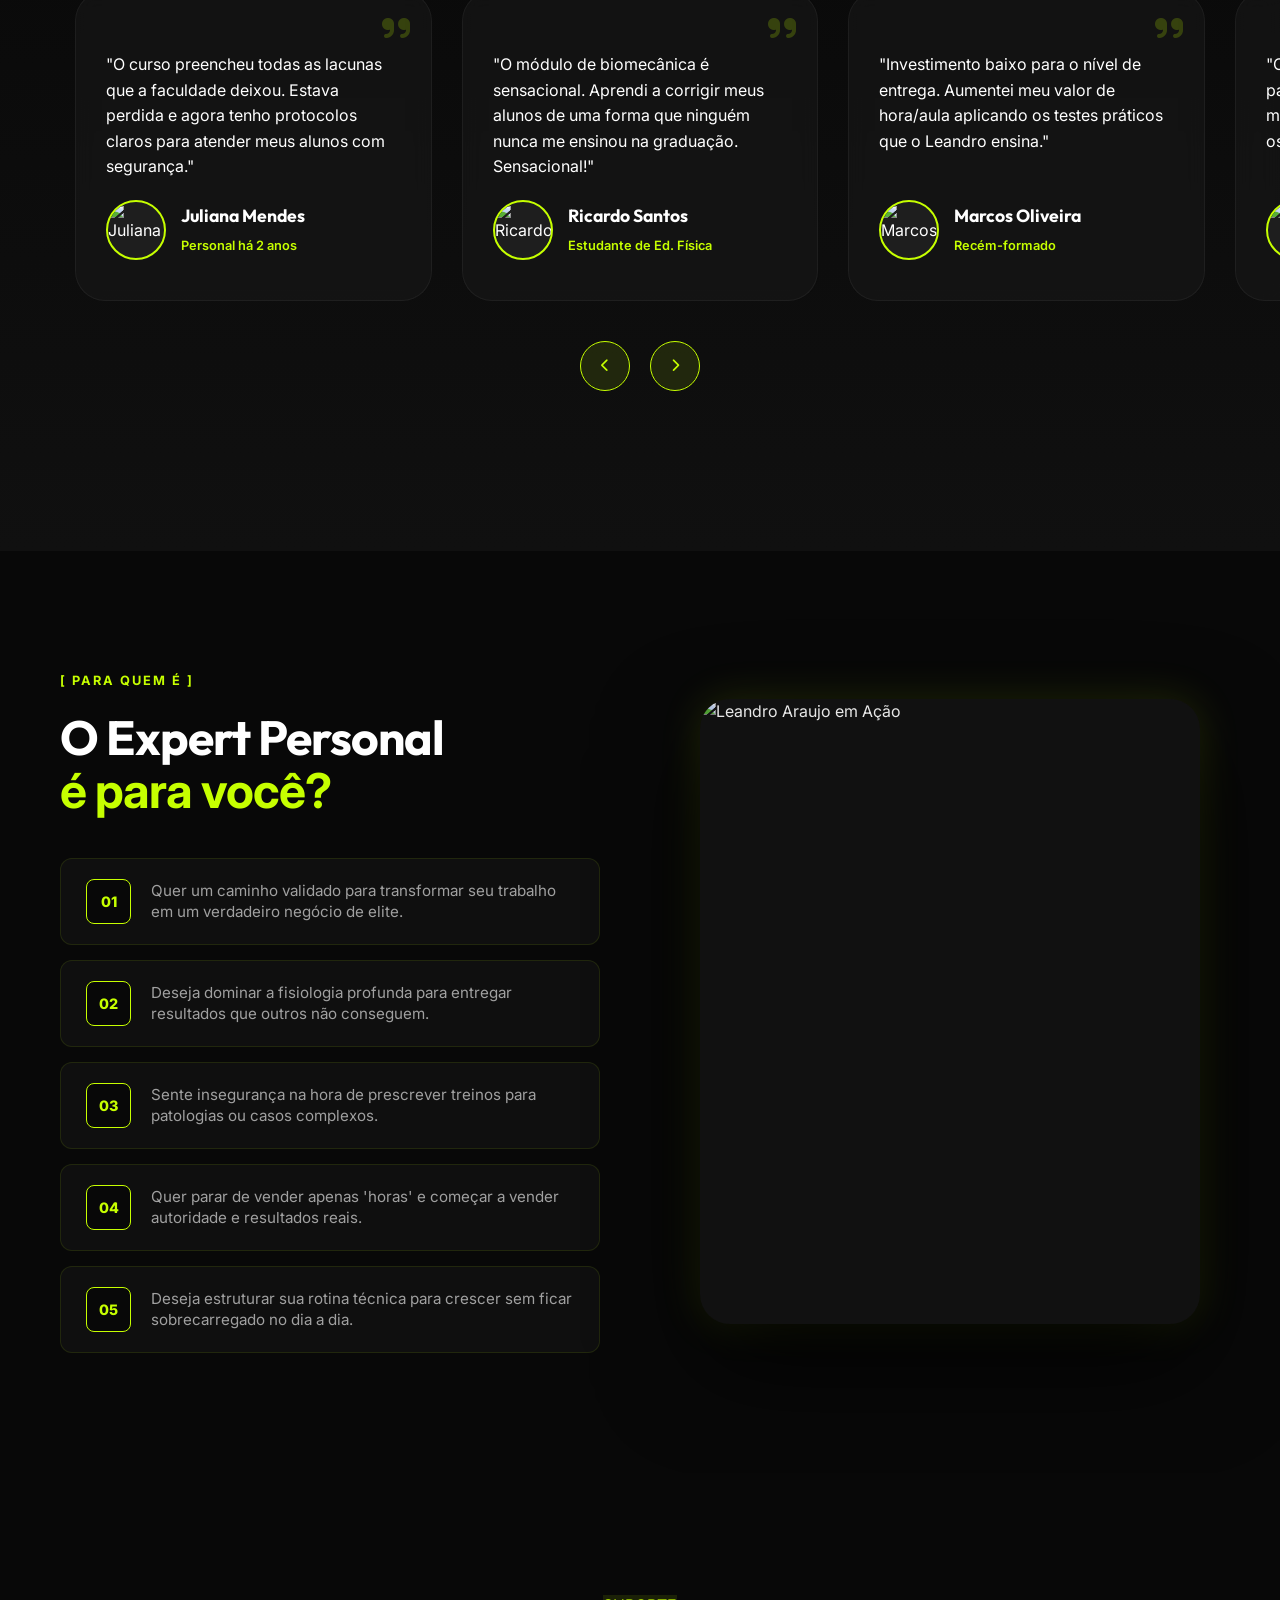
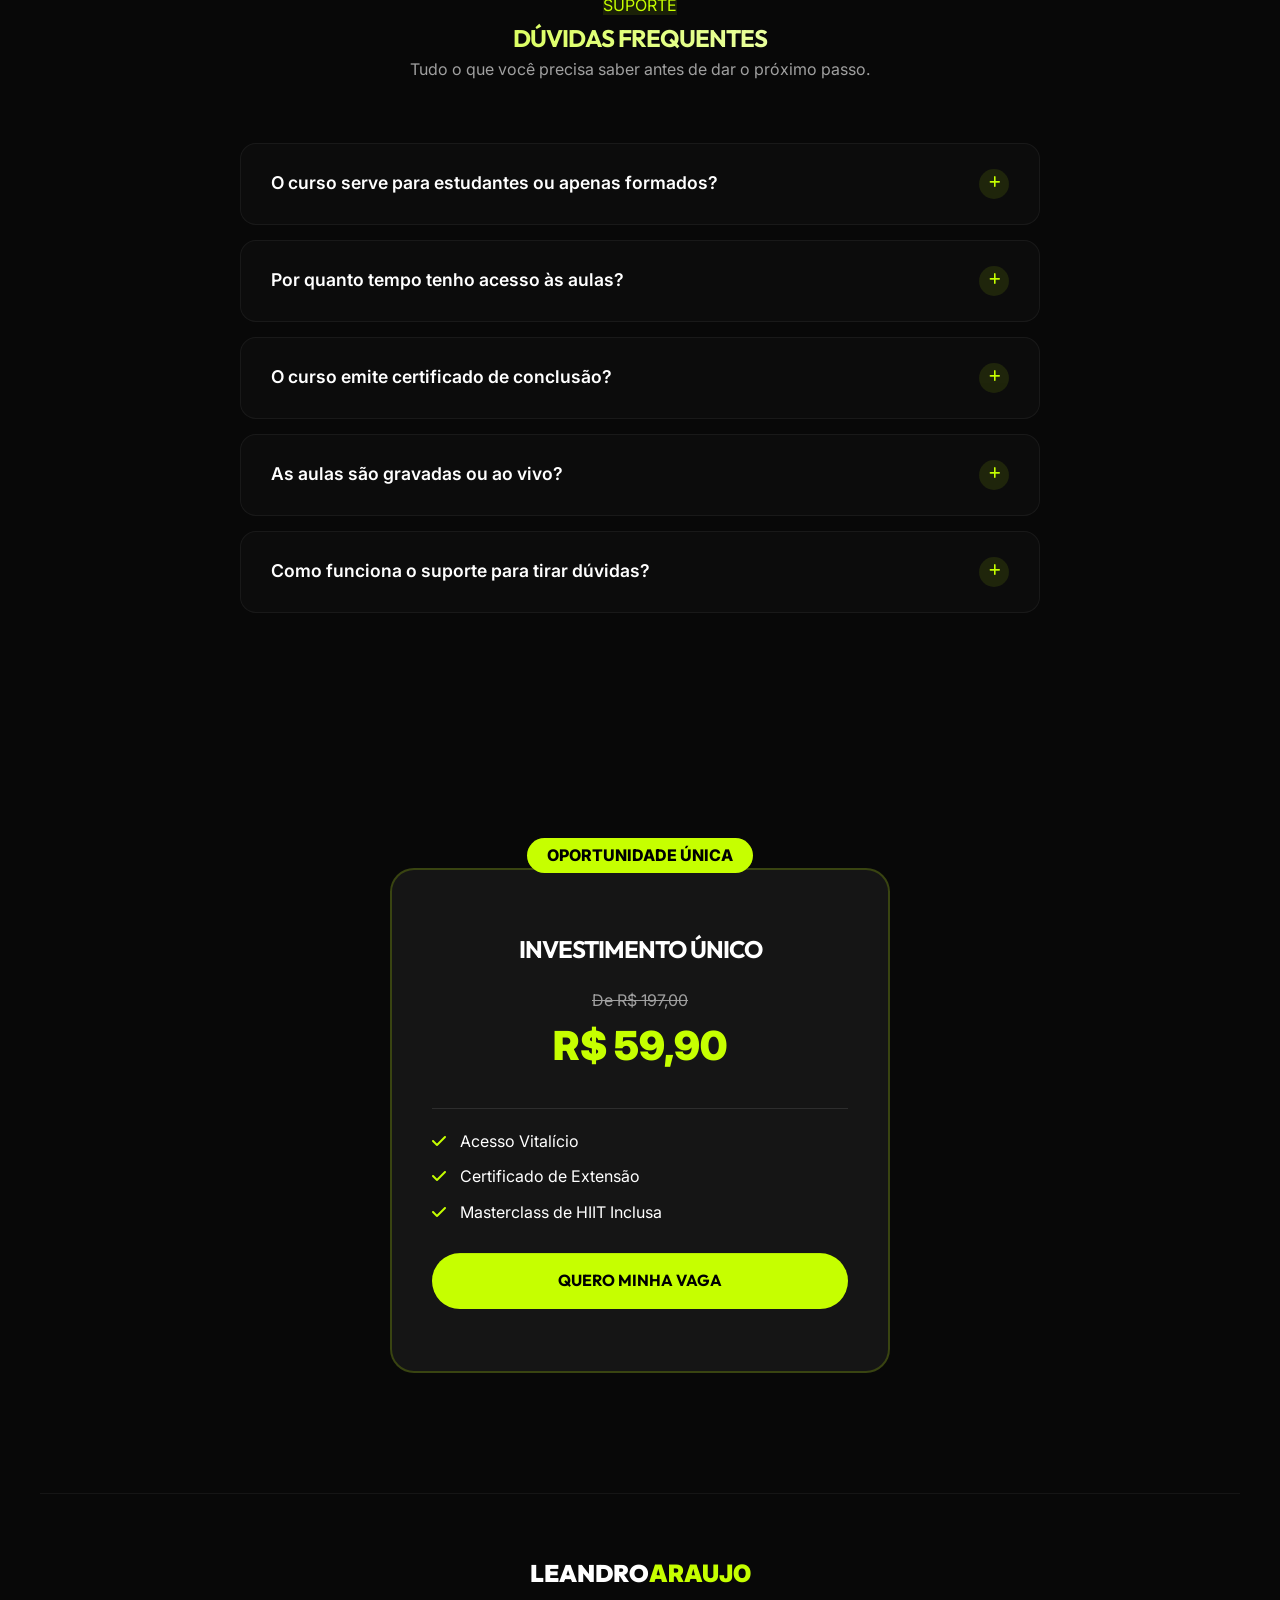
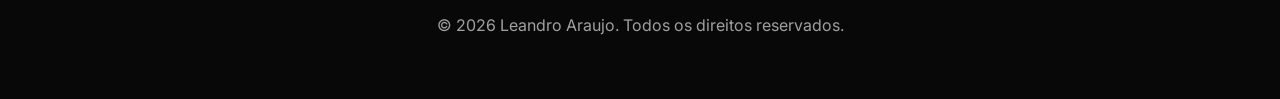
==== commit 9117e6e3: "atualizando a gsap do projeto" ====
--- a/index.html
+++ b/index.html
@@ -32,7 +32,7 @@
     <!-- Preloader Premium -->
     <div id="preloader" style="position: fixed; top: 0; left: 0; width: 100%; height: 100%; background: #080808; z-index: 10000; display: flex; align-items: center; justify-content: center;">
         <div class="loader-content" style="text-align: center;">
-            <div class="logo" style="font-size: 2.5rem; margin-bottom: 20px; opacity: 0; transform: translateY(20px);">LEANDRO<span>ARAUJO</span></div>
+            <div class="logo" style="font-size: 2.5rem; margin-bottom: 20px;">LEANDRO<span>ARAUJO</span></div>
             <div class="loader-bar" style="width: 200px; height: 2px; background: rgba(255,255,255,0.1); position: relative; overflow: hidden; margin: 0 auto;">
                 <div class="loader-progress" style="position: absolute; top: 0; left: -100%; width: 100%; height: 100%; background: var(--primary);"></div>
             </div>
--- a/stilo2.css
+++ b/stilo2.css
@@ -78,7 +78,7 @@
     text-decoration: none;
     font-weight: 700;
     font-family: 'Outfit', sans-serif;
-    transition: var(--transition);
+    /* transition: var(--transition);  Removido para evitar conflito com GSAP */
     cursor: pointer;
     border: none;
     text-align: center;
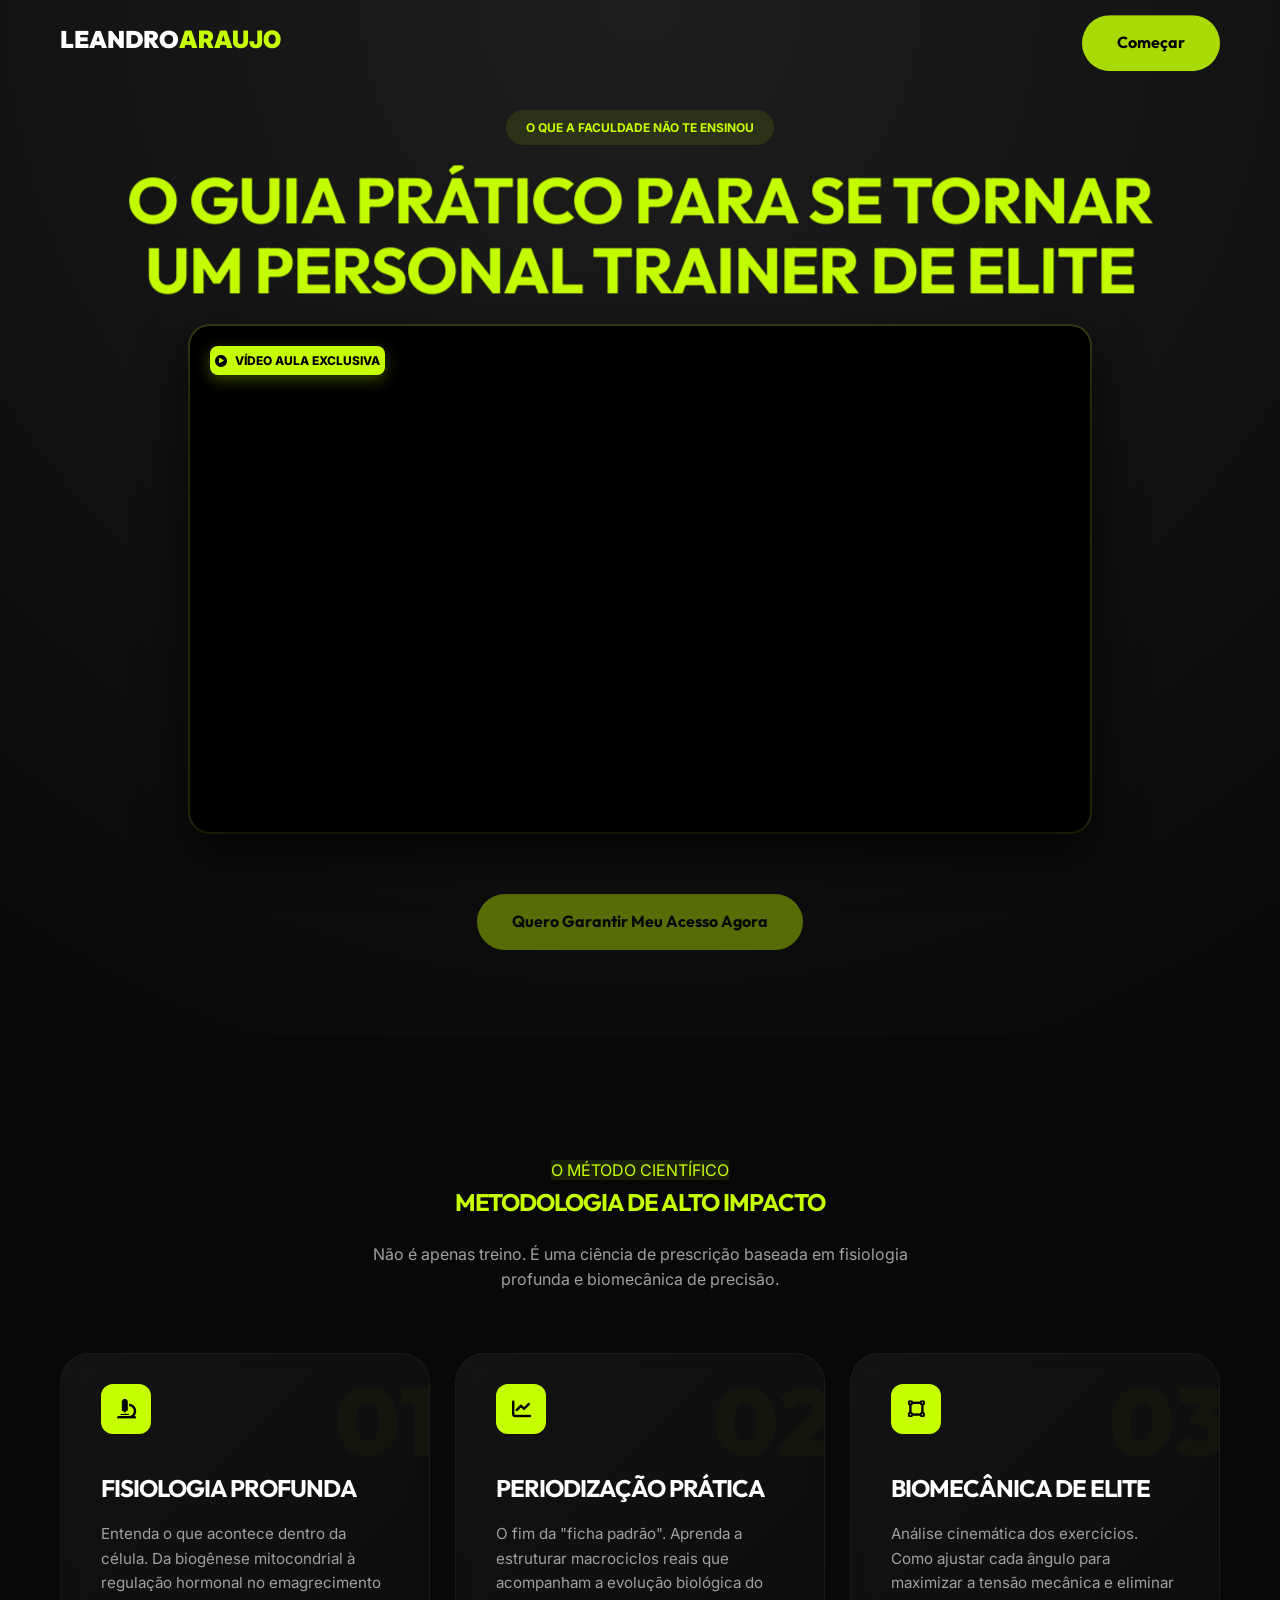
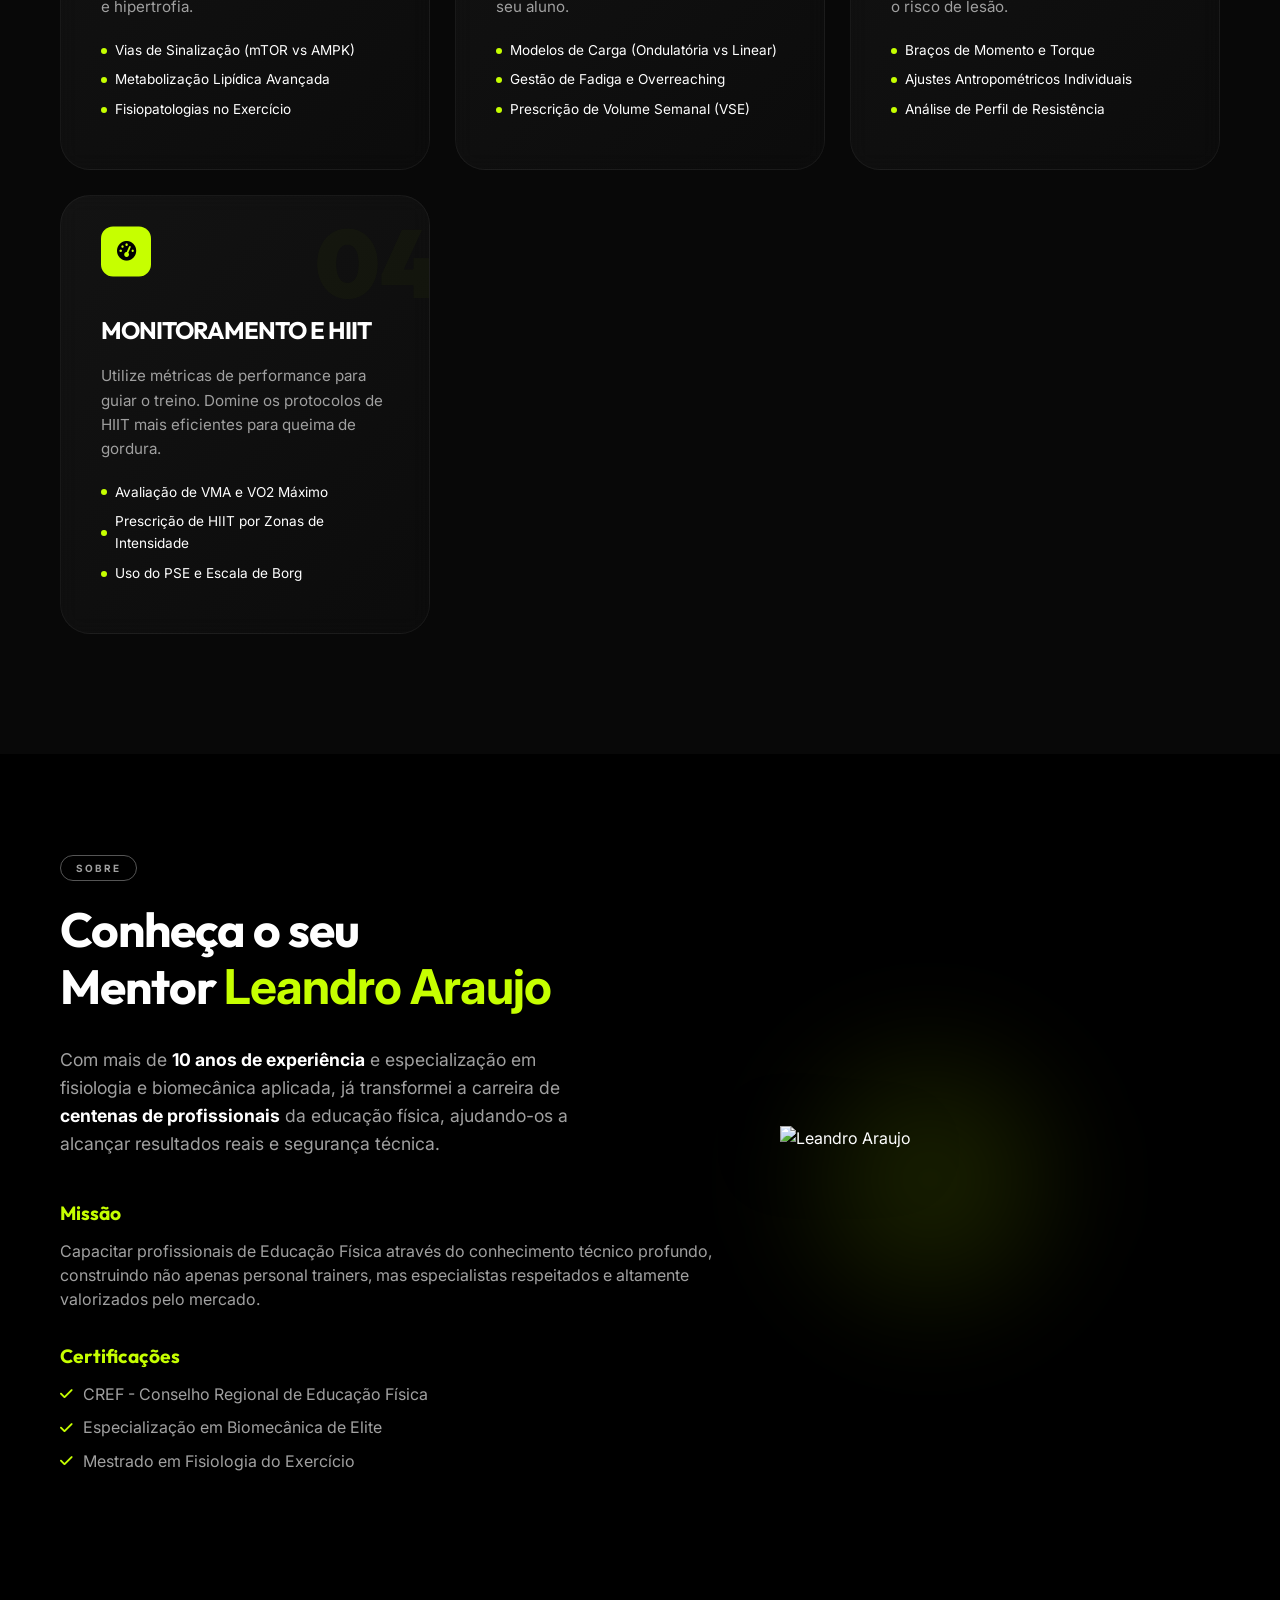
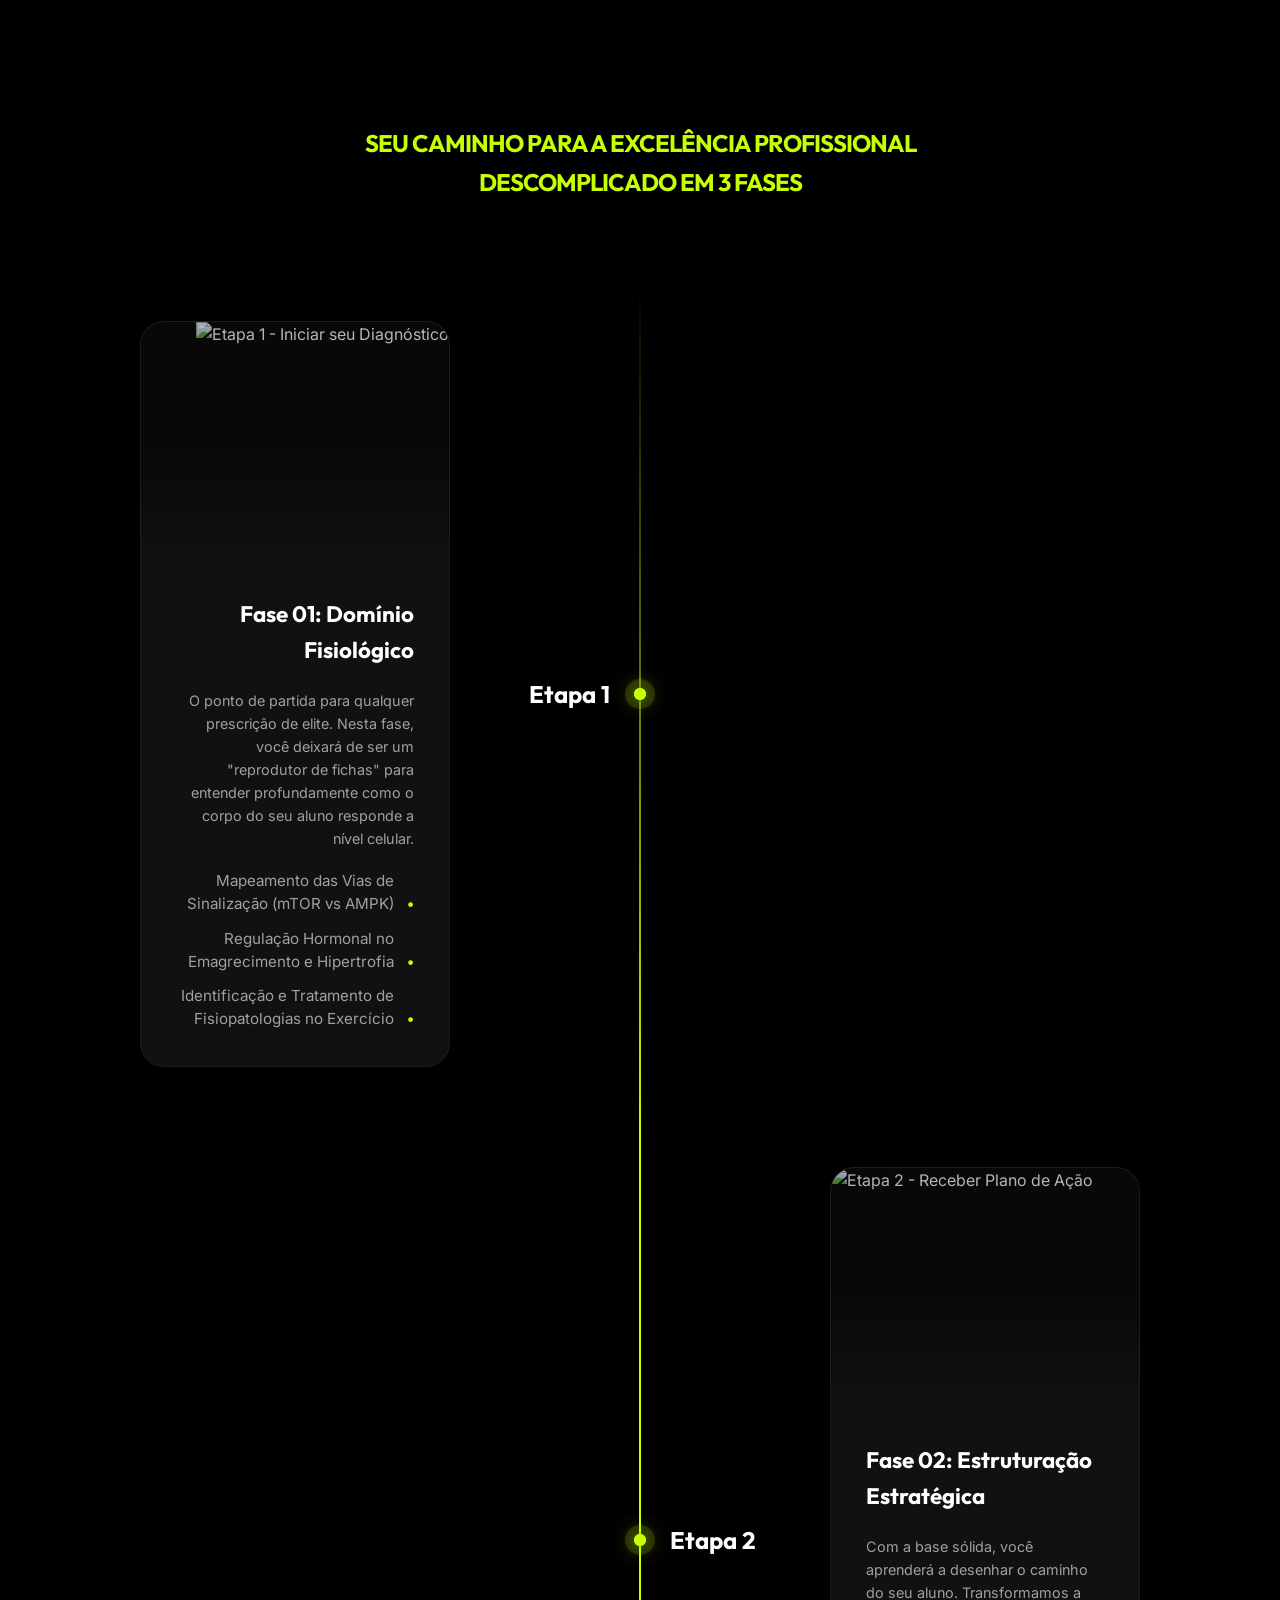
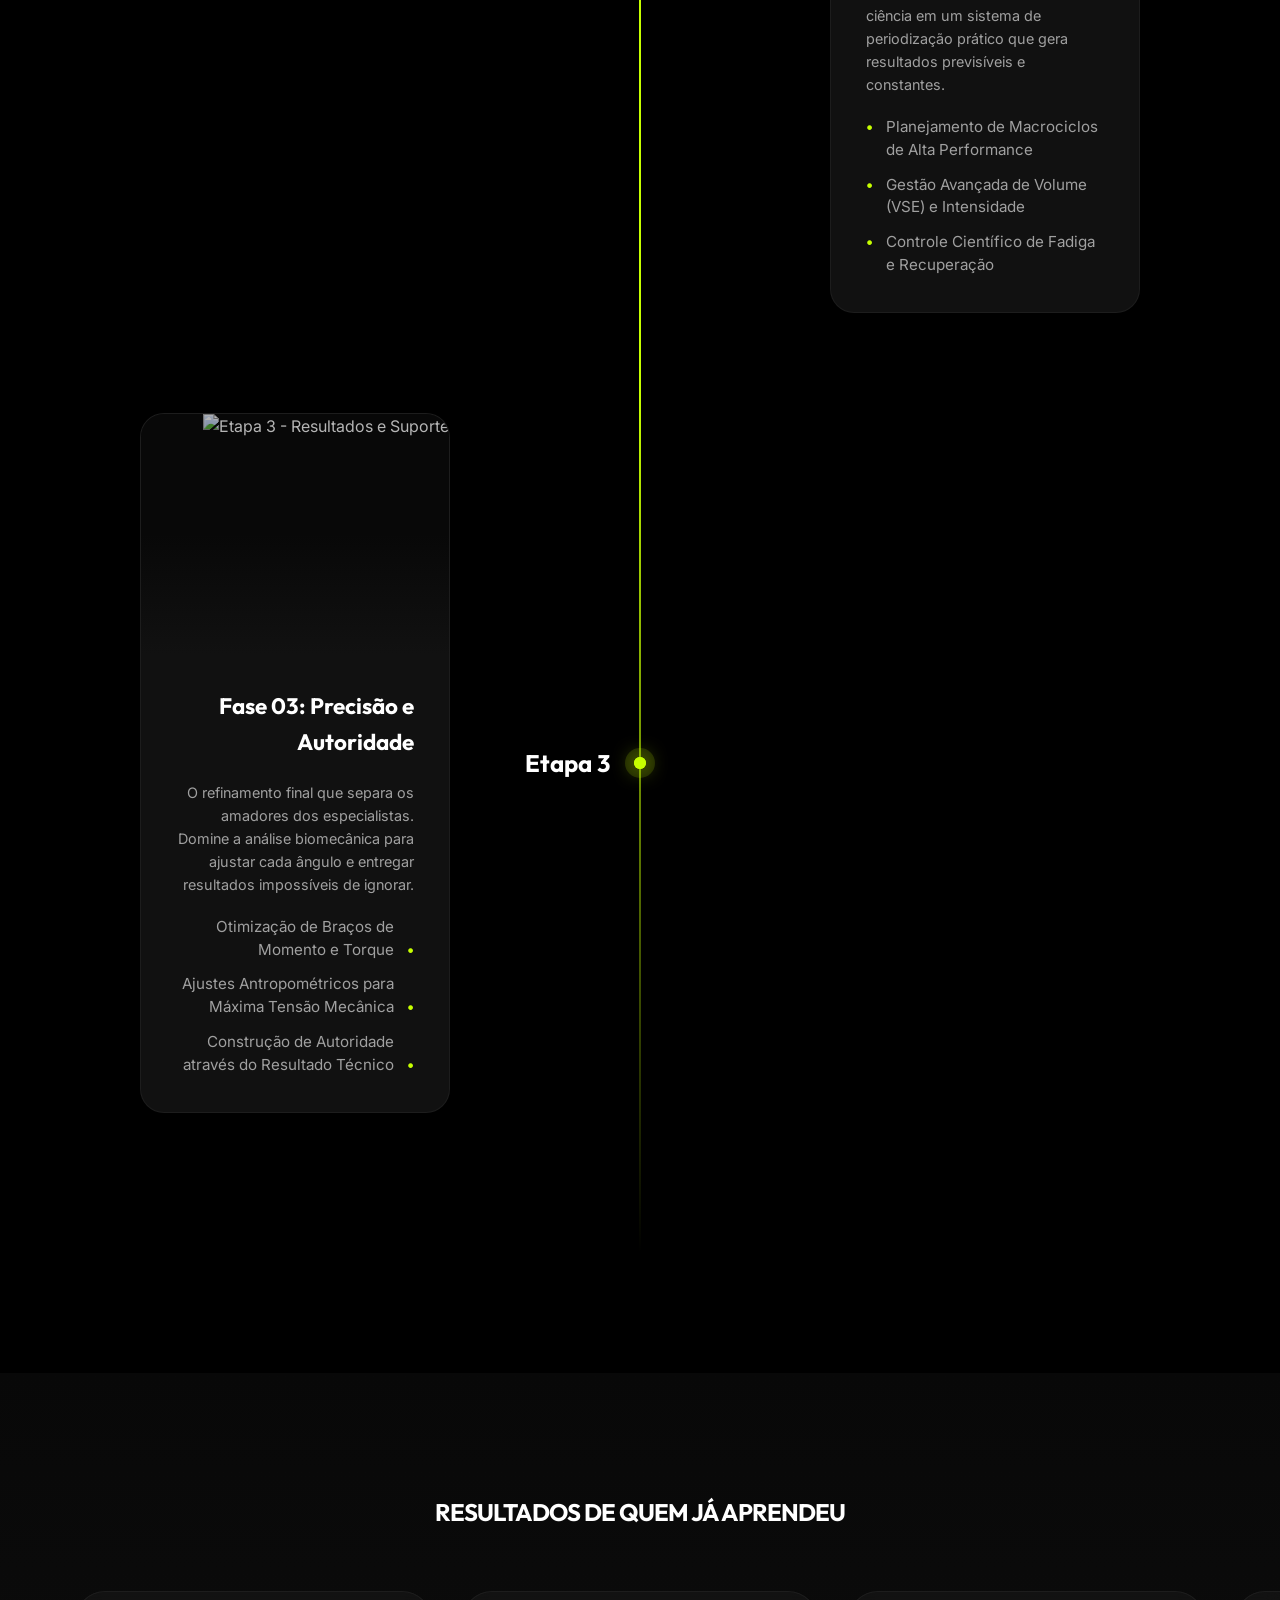
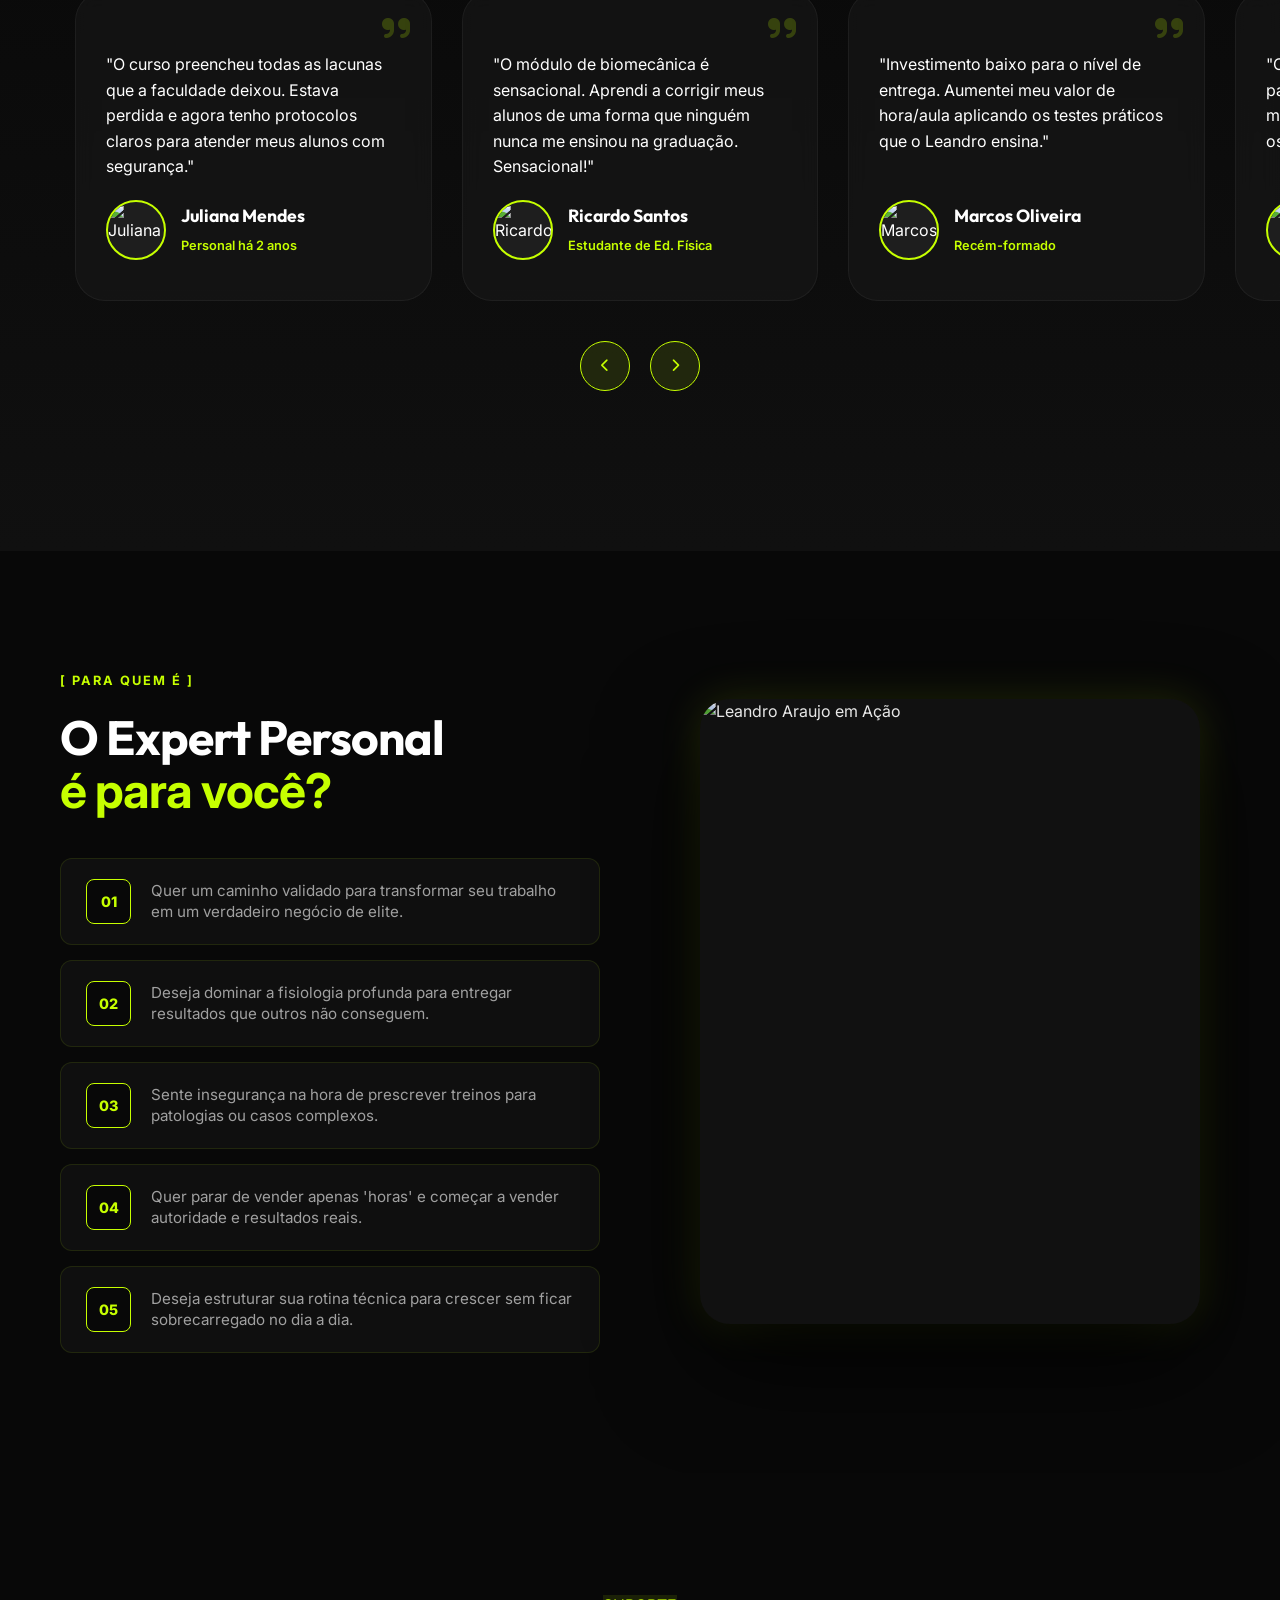
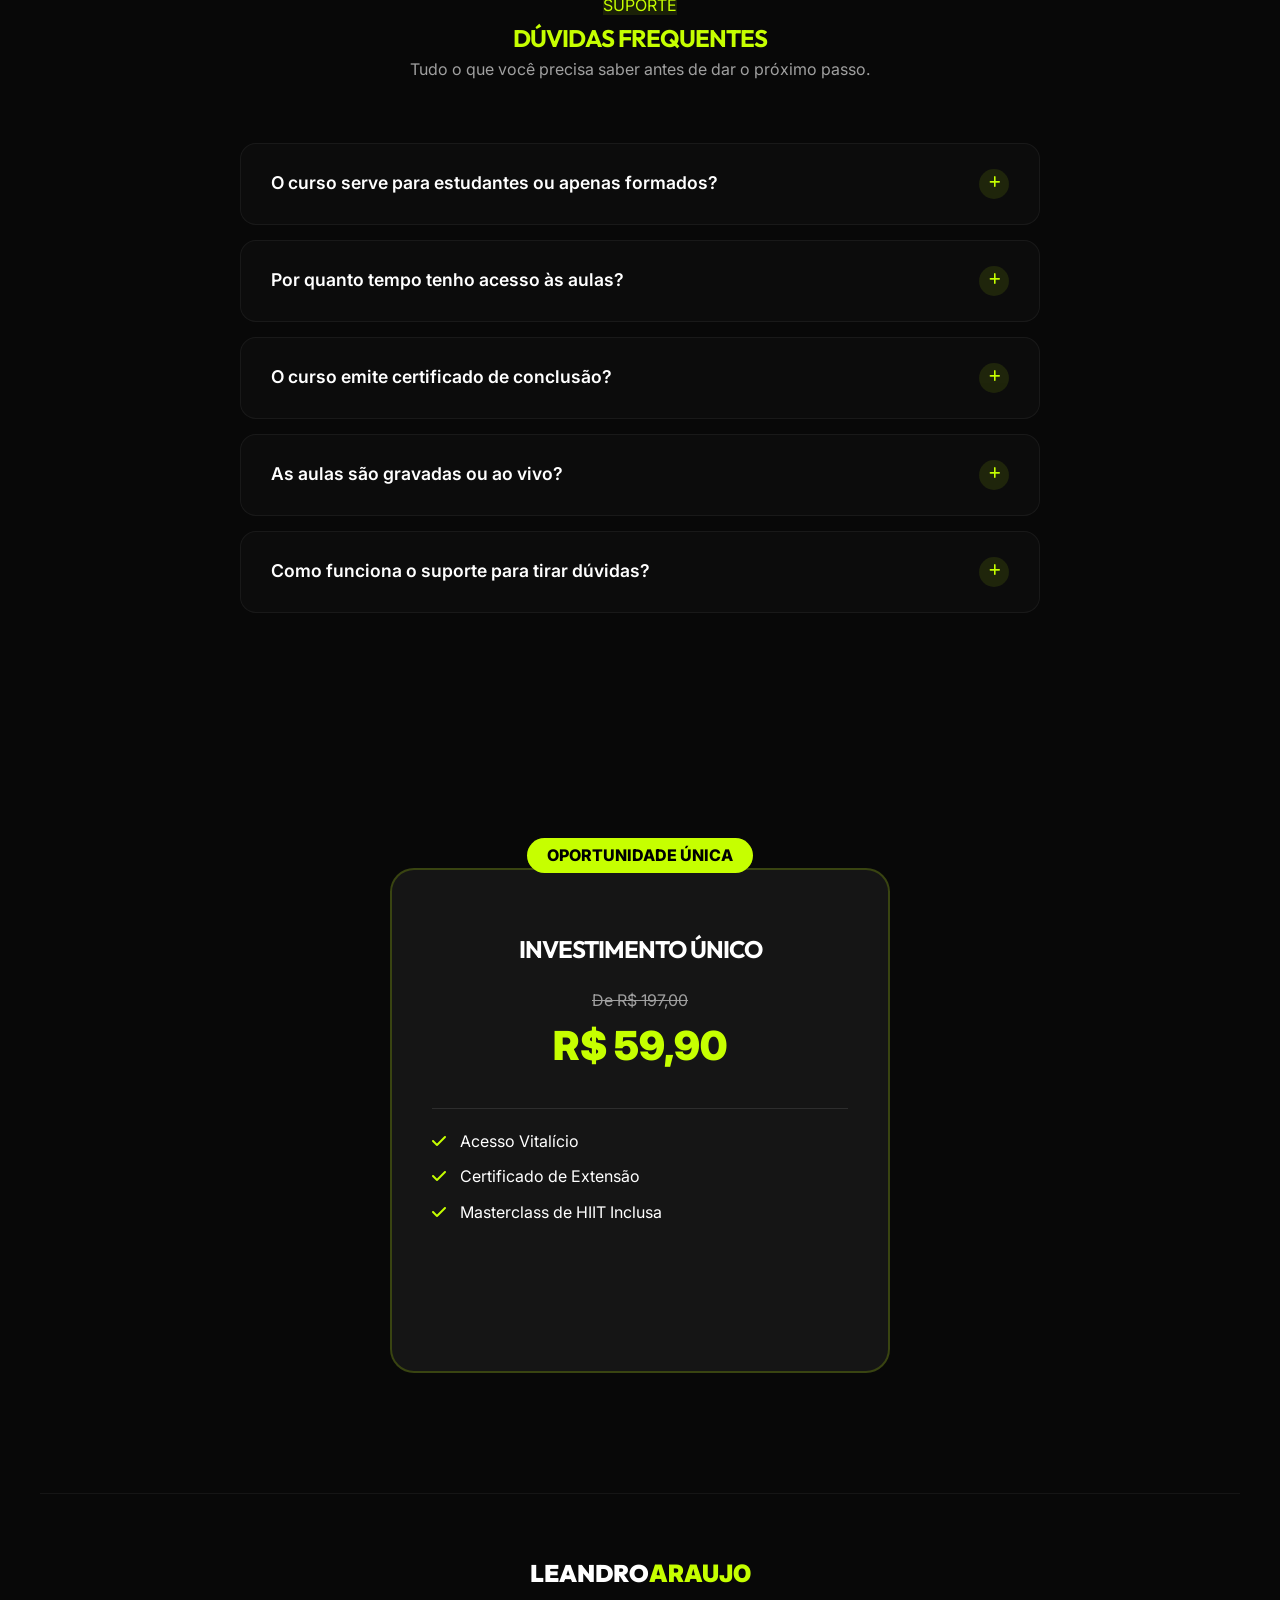
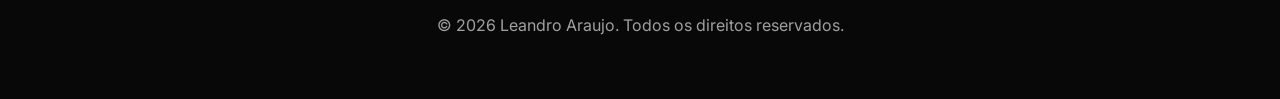
==== commit beeaa485: "atualizando a imagem da meta tags" ====
--- a/index.html
+++ b/index.html
@@ -11,10 +11,15 @@
     <!-- Meta Tags Sociais (Open Graph / Facebook / WhatsApp) -->
     <meta property="og:type" content="website">
     <meta property="og:url" content="https://joaocarlosweb.github.io/leandroaraujo/">
+    <meta property="og:image" content="https://joaocarlosweb.github.io/leandroaraujo/leandroperfil.png">
     <meta property="og:title" content="Leandro Araujo">
     <meta property="og:description" content="Domine a fisiologia, biomecânica e periodização de elite.">
-    <meta property="og:image" content="https://joaocarlosweb.github.io/leandroaraujo/leandroperfil.jpg">
+    <meta property="og:image" content="https://joaocarlosweb.github.io/leandroaraujo/leandroperfil.png">
     <!-- Imagem que aparece no compartilhamento -->
+
+    <!-- Extras importantes -->
+    <meta property="og:site_name" content="Leandro Araujo">
+    <meta property="og:locale" content="pt_BR">
 
     <!-- Twitter -->
     <meta property="twitter:card" content="summary_large_image">
@@ -30,11 +35,15 @@
 
 <body>
     <!-- Preloader Premium -->
-    <div id="preloader" style="position: fixed; top: 0; left: 0; width: 100%; height: 100%; background: #080808; z-index: 10000; display: flex; align-items: center; justify-content: center;">
+    <div id="preloader"
+        style="position: fixed; top: 0; left: 0; width: 100%; height: 100%; background: #080808; z-index: 10000; display: flex; align-items: center; justify-content: center;">
         <div class="loader-content" style="text-align: center;">
             <div class="logo" style="font-size: 2.5rem; margin-bottom: 20px;">LEANDRO<span>ARAUJO</span></div>
-            <div class="loader-bar" style="width: 200px; height: 2px; background: rgba(255,255,255,0.1); position: relative; overflow: hidden; margin: 0 auto;">
-                <div class="loader-progress" style="position: absolute; top: 0; left: -100%; width: 100%; height: 100%; background: var(--primary);"></div>
+            <div class="loader-bar"
+                style="width: 200px; height: 2px; background: rgba(255,255,255,0.1); position: relative; overflow: hidden; margin: 0 auto;">
+                <div class="loader-progress"
+                    style="position: absolute; top: 0; left: -100%; width: 100%; height: 100%; background: var(--primary);">
+                </div>
             </div>
         </div>
     </div>
--- a/stilo2.css
+++ b/stilo2.css
@@ -95,7 +95,7 @@
 }
 
 .text-gradient {
-    background: linear-gradient(90deg, var(--primary), #ffffff);
+    background: #c6ff00;
     -webkit-background-clip: text;
     background-clip: text;
     -webkit-text-fill-color: transparent;
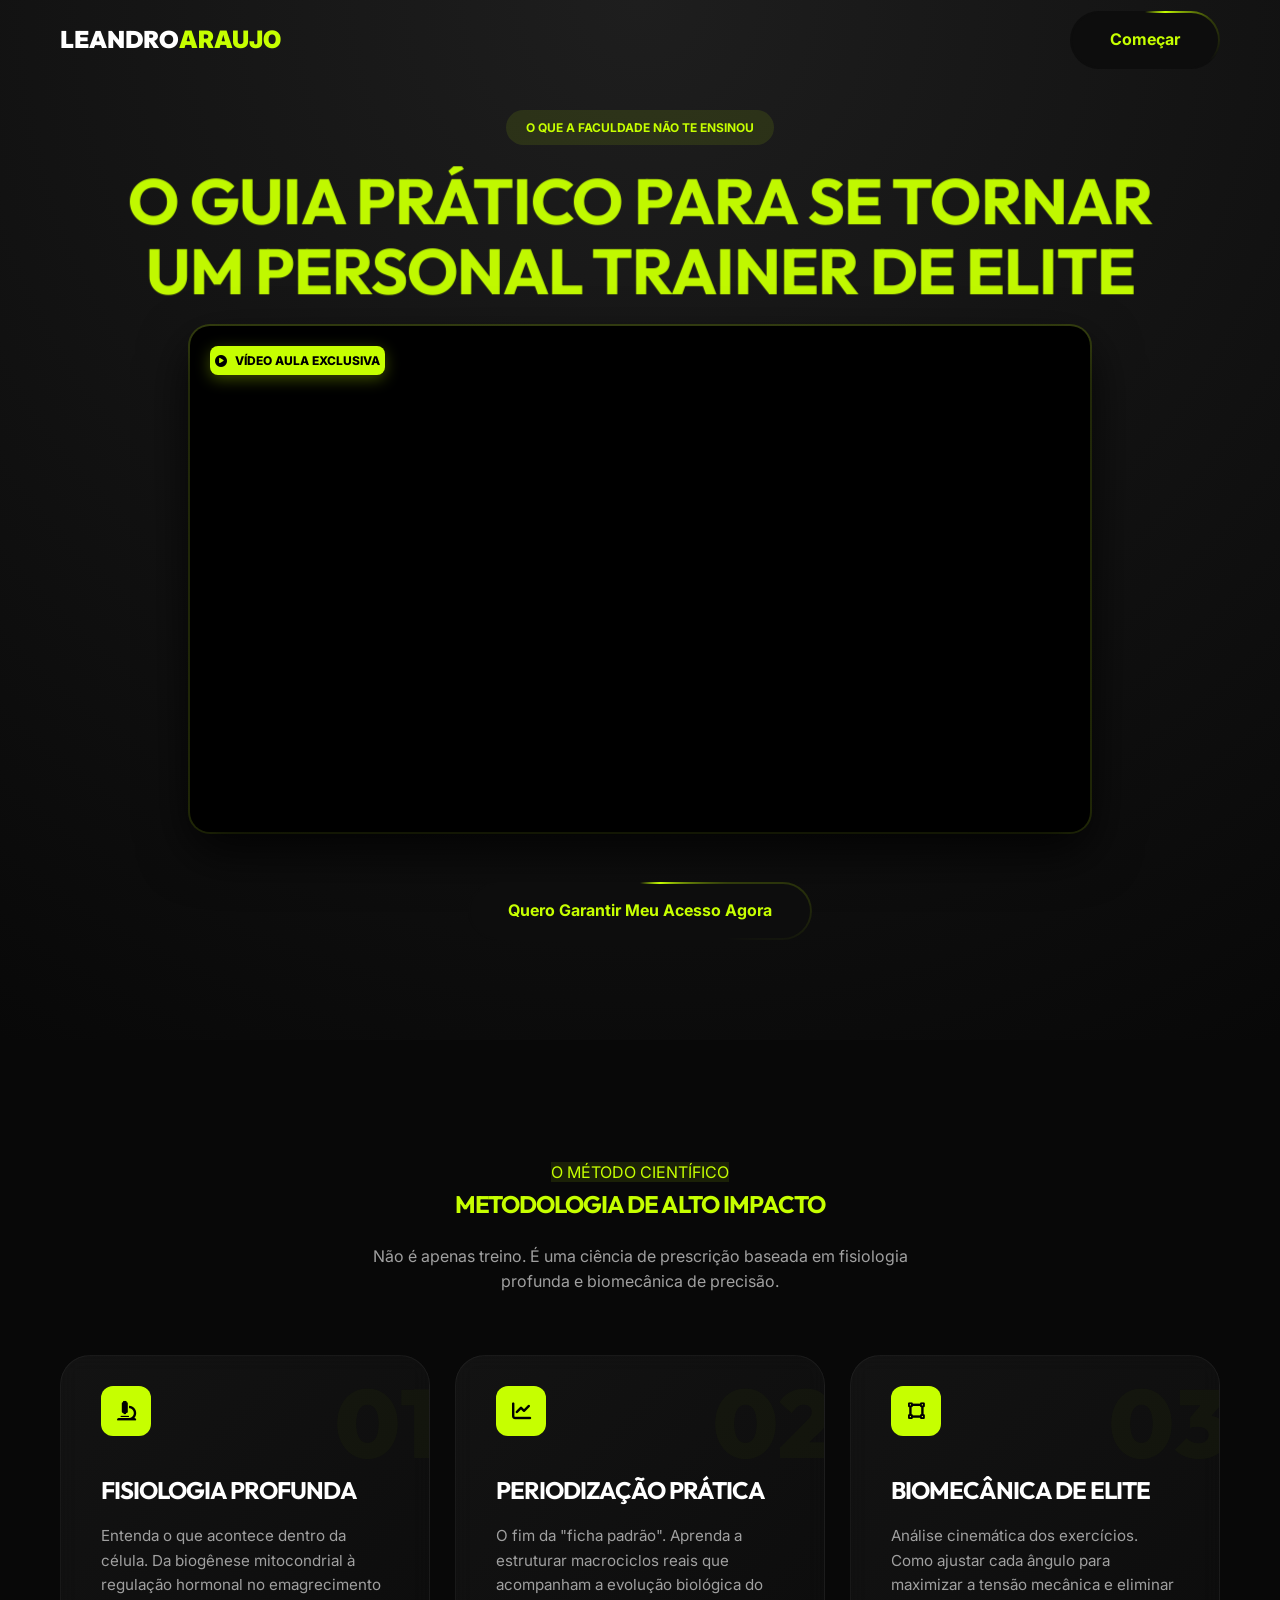
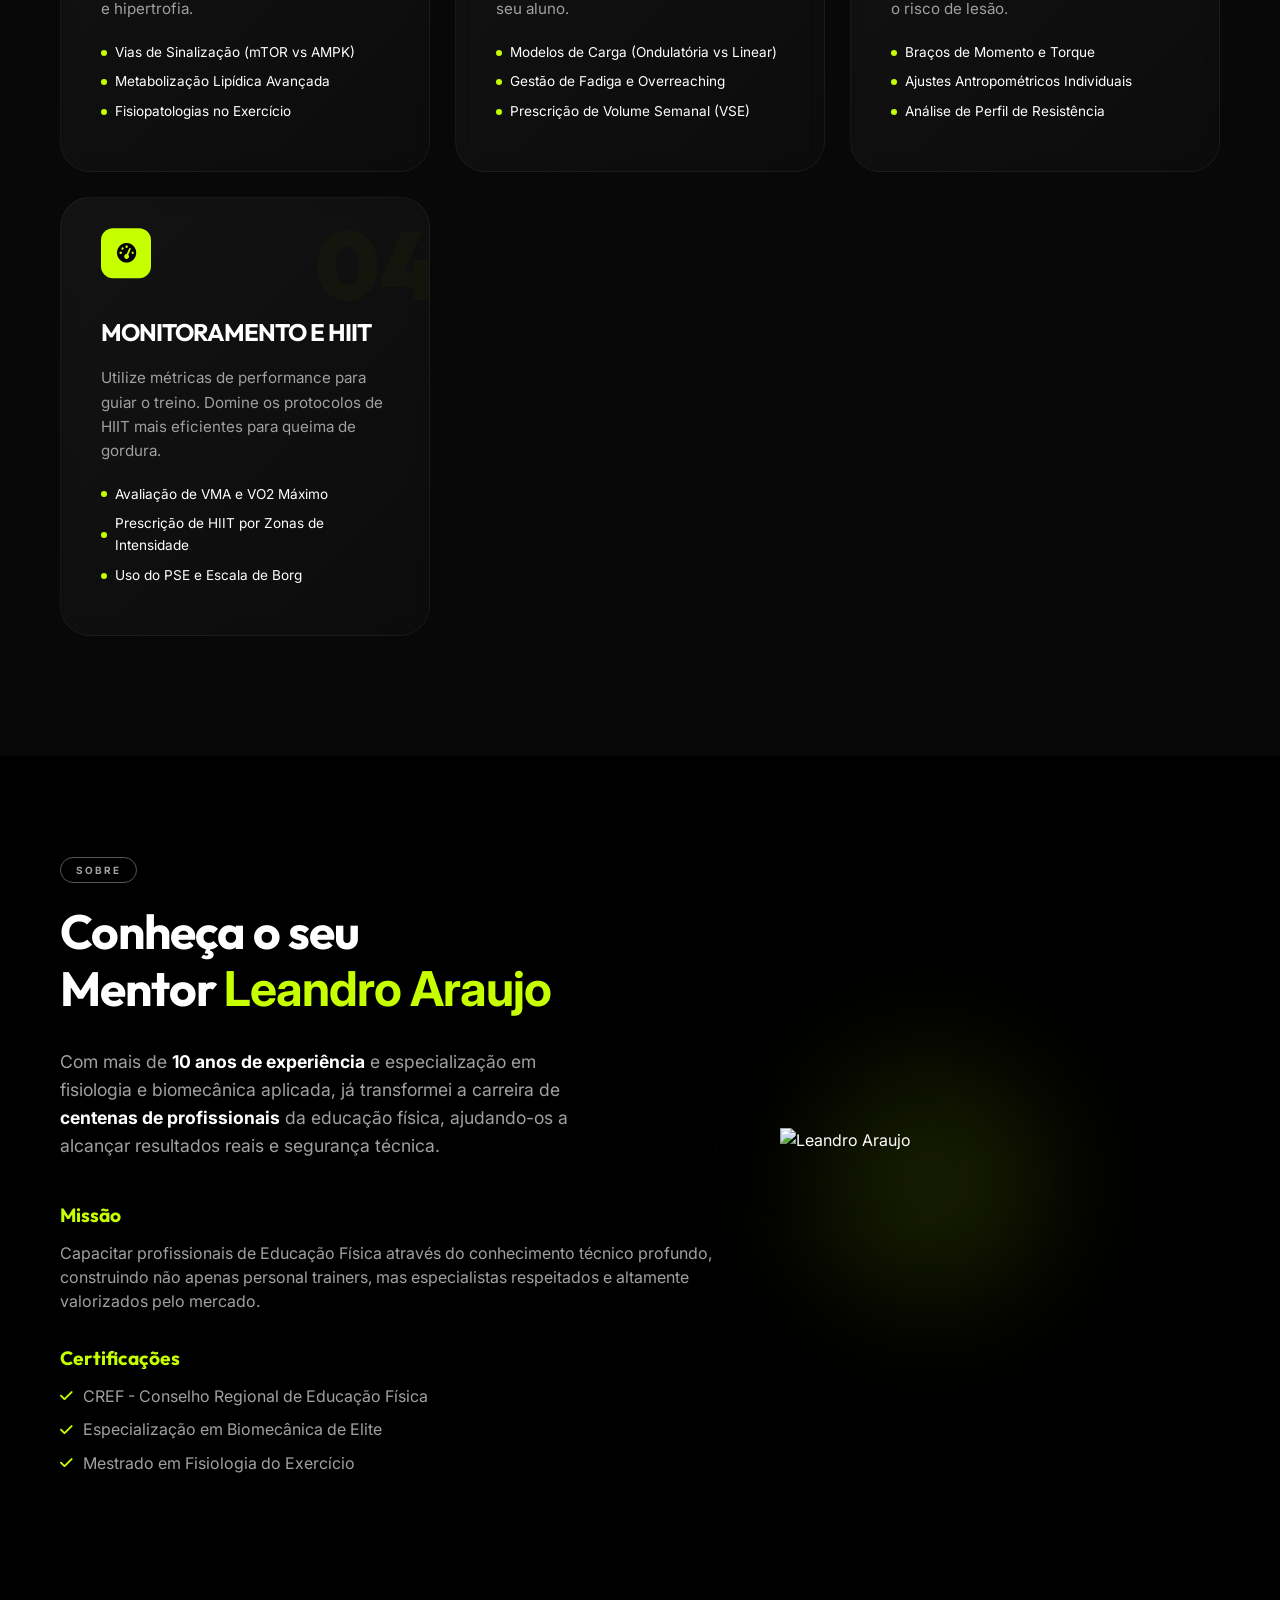
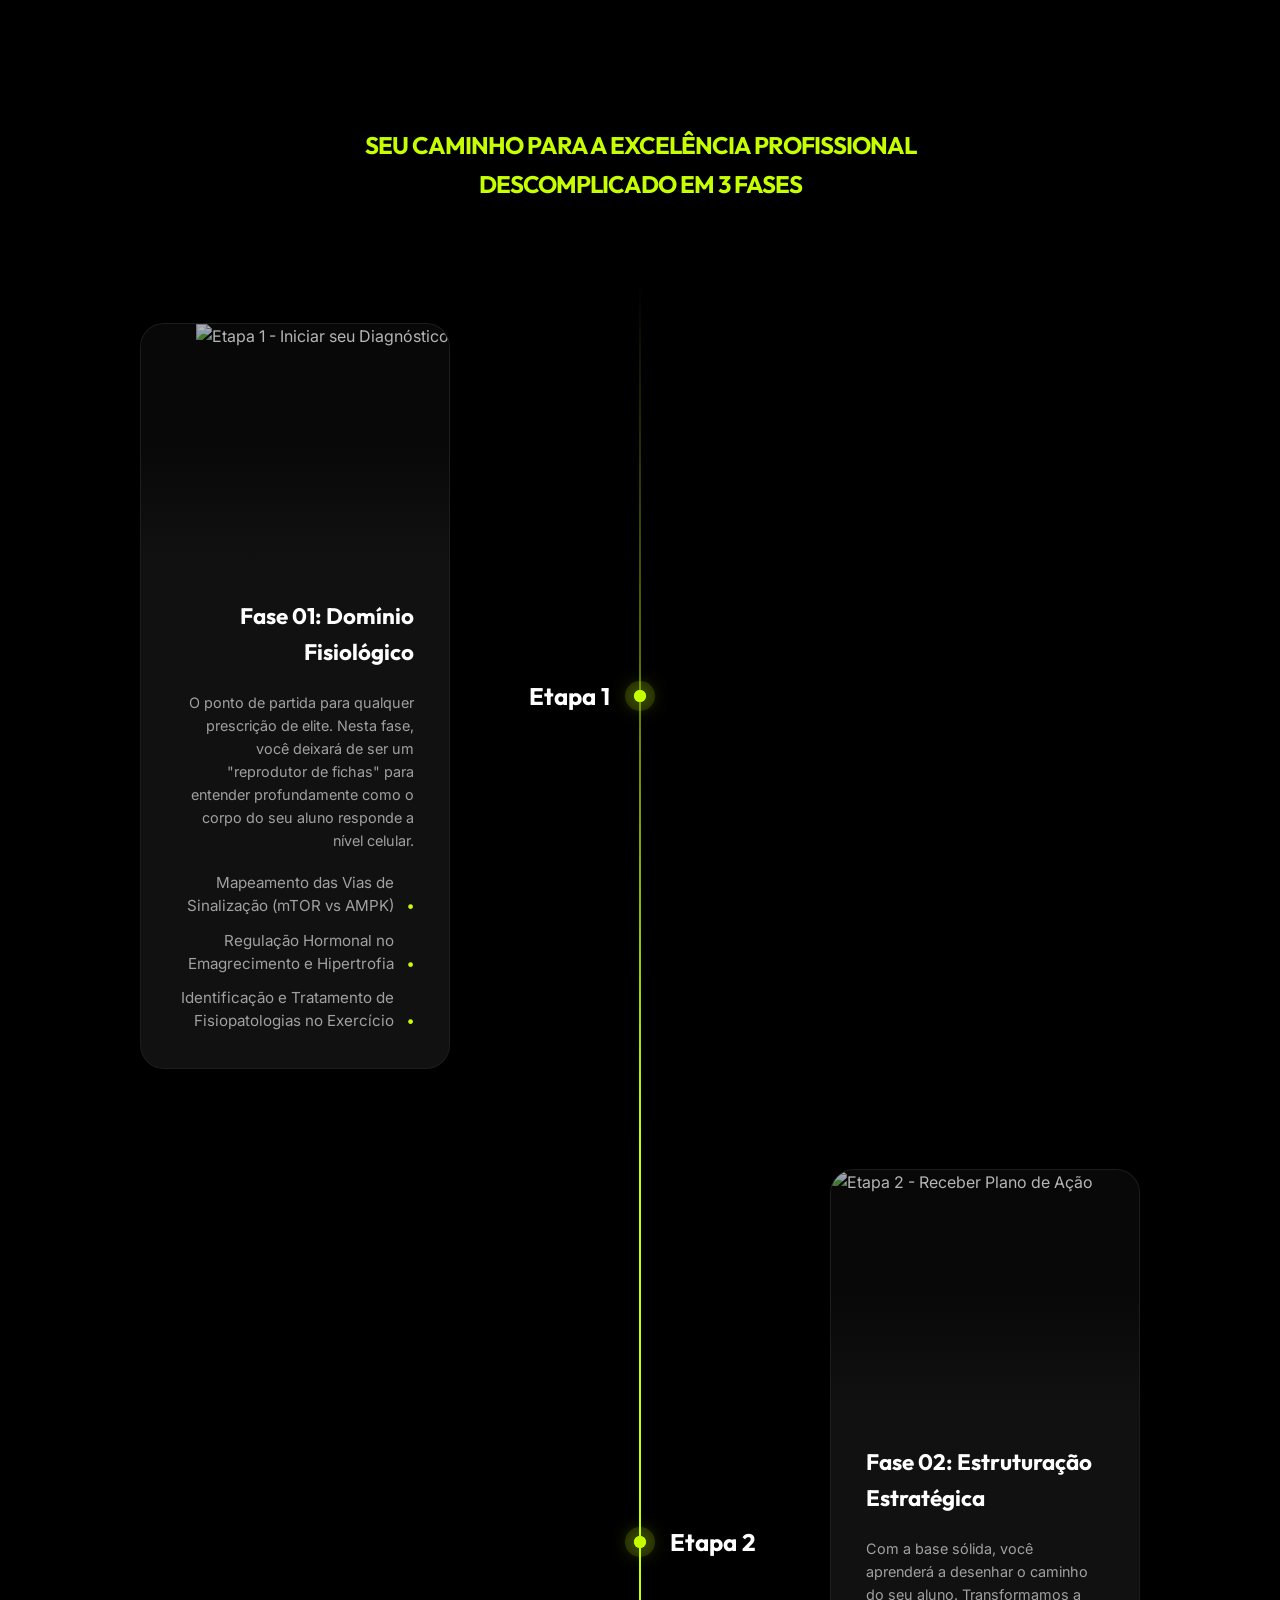
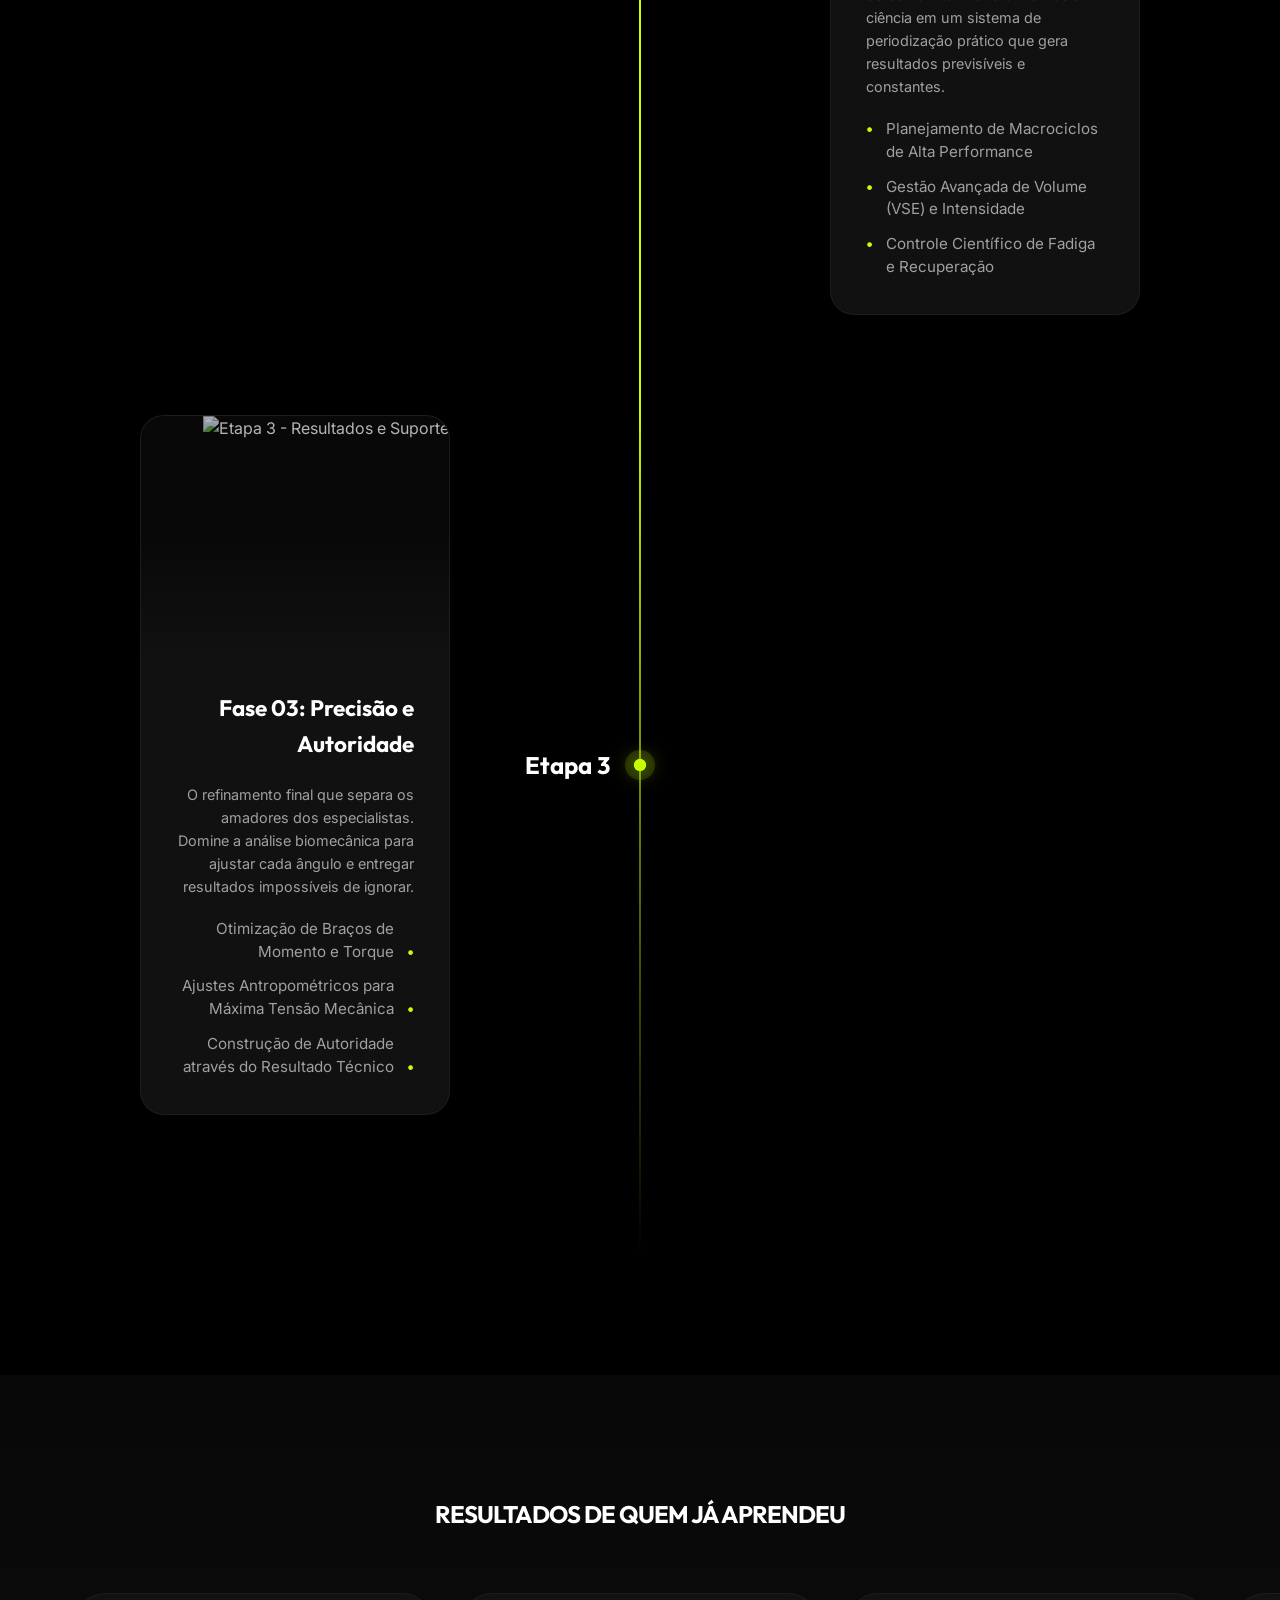
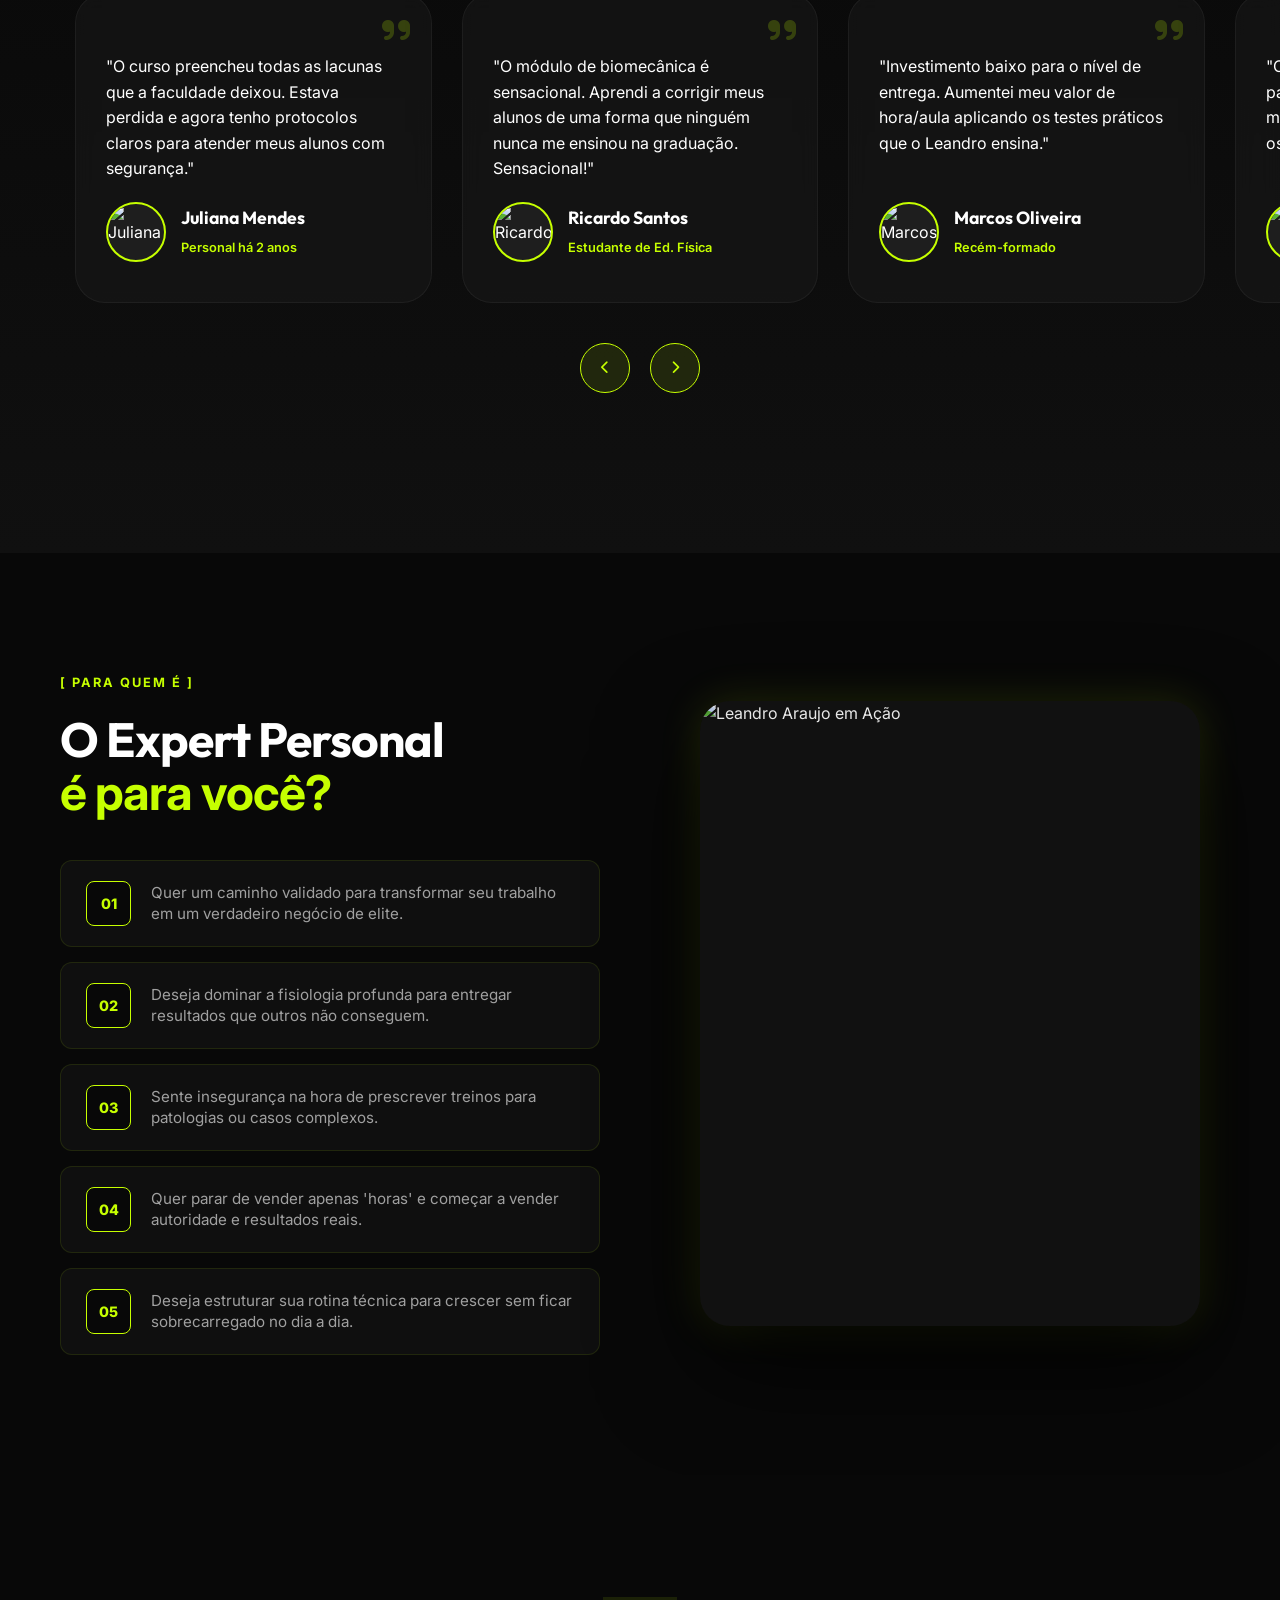
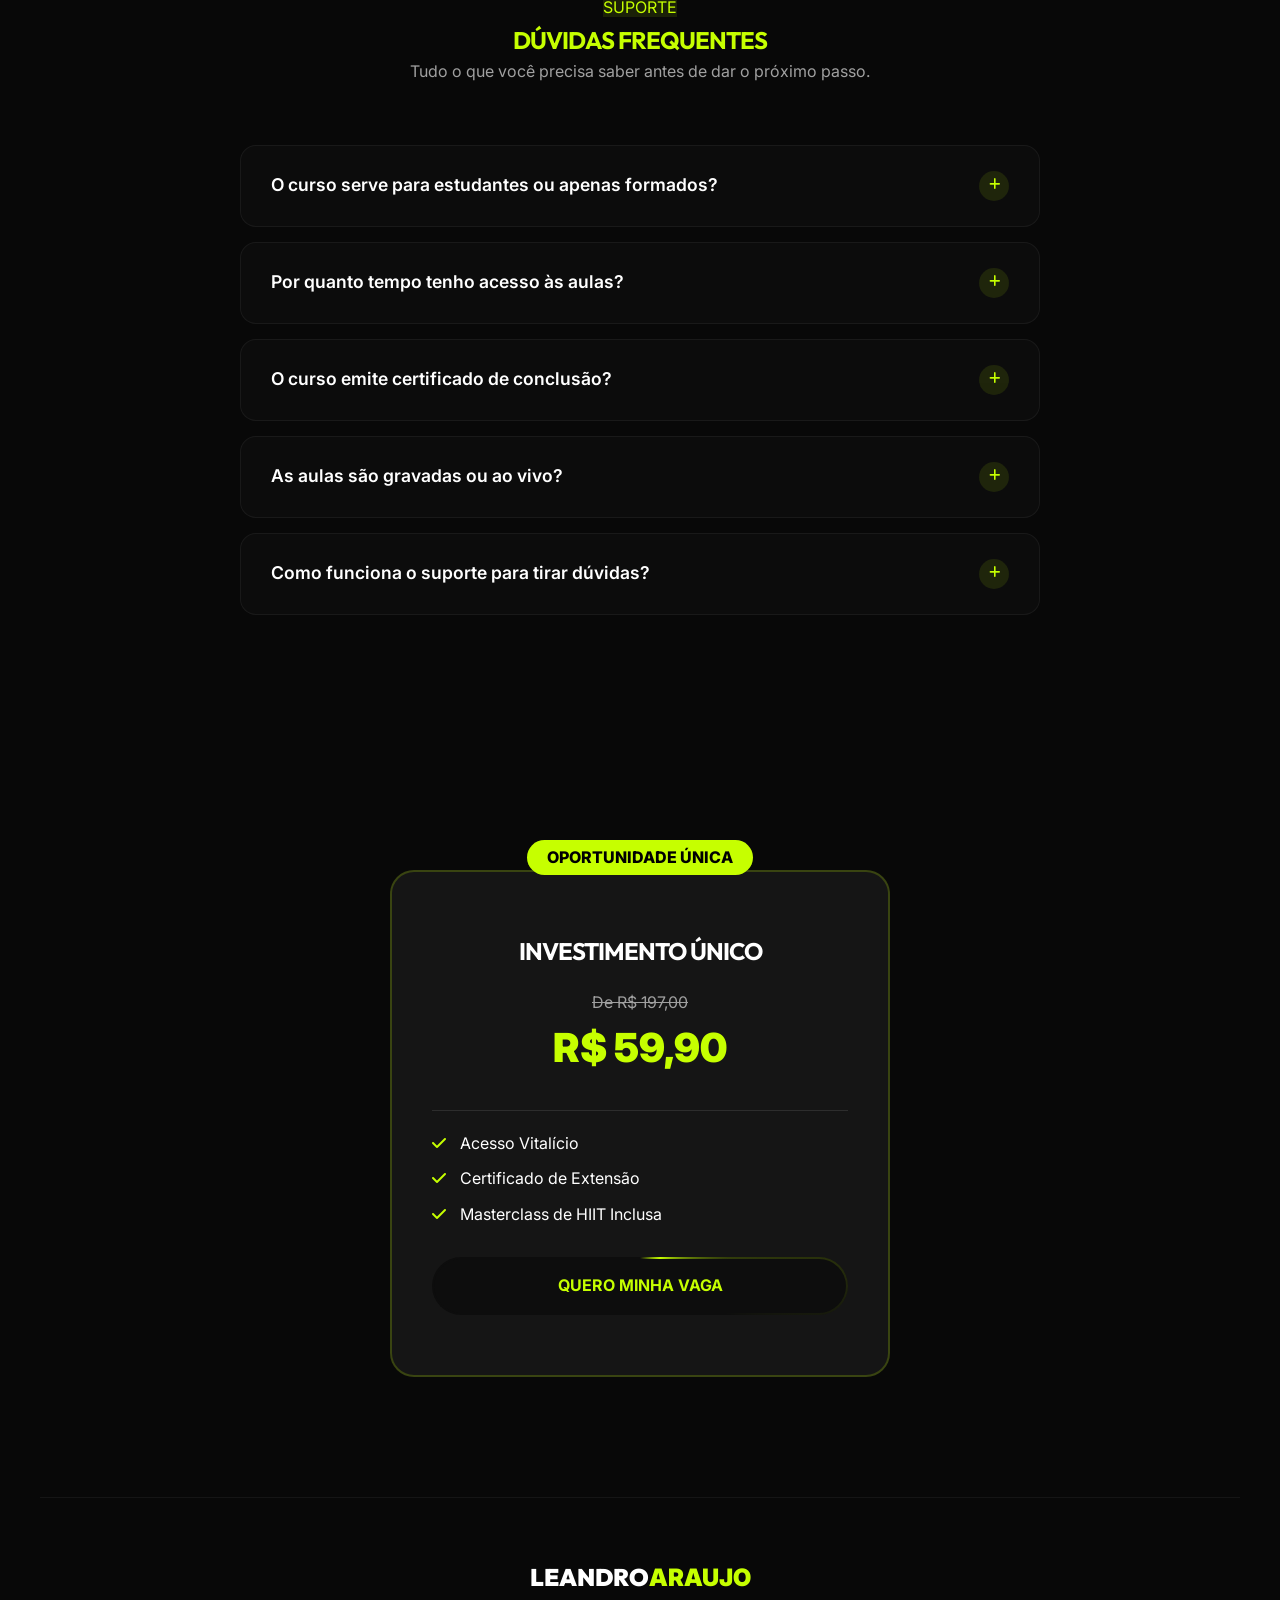
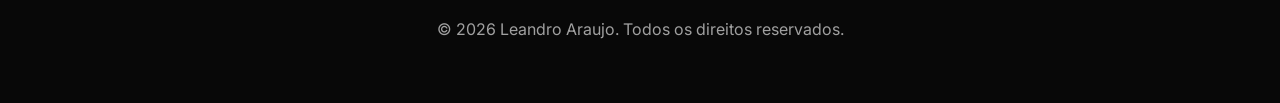
==== commit 4006a1c1: "auterando a estilização dos botoes" ====
--- a/index.html
+++ b/index.html
@@ -7,7 +7,9 @@
     <meta name="description"
         content="Domine a prática do Personal Trainer. O que a faculdade não te ensinou, agora em um curso completo com vídeo aulas e suporte total.">
     <title>Leandro Araujo</title>
-
+    <meta name="keywords"
+        content="fisiologia, biomecânica, periodização, treinamento, educação física, curso fitness, Leandro Araujo">
+    <meta name="author" content="joaocarlosweb">
     <!-- Meta Tags Sociais (Open Graph / Facebook / WhatsApp) -->
     <meta property="og:type" content="website">
     <meta property="og:url" content="https://joaocarlosweb.github.io/leandroaraujo/">
@@ -51,7 +53,7 @@
     <header>
         <nav class="container">
             <div class="logo">LEANDRO<span>ARAUJO</span></div>
-            <a href="#preço" class="btn btn-primary botao2">Começar</a>
+            <a href="#preço" class="btn-shiny botao2"><span>Começar</span></a>
         </nav>
     </header>
 
@@ -73,7 +75,7 @@
                 </div>
 
 
-                <a href="#preço" class="btn btn-primary">Quero Garantir Meu Acesso Agora</a>
+                <a href="#preço" class="btn-shiny"><span>Quero Garantir Meu Acesso Agora</span></a>
             </div>
         </section>
         <!-- Solution V2 Detalhada -->
@@ -539,7 +541,7 @@
                         <li style="margin-bottom: 10px;"><i class="fas fa-check"
                                 style="color: var(--primary); margin-right: 10px;"></i> Masterclass de HIIT Inclusa</li>
                     </ul>
-                    <a href="#" class="btn btn-primary" style="width: 100%;">QUERO MINHA VAGA</a>
+                    <a href="#" class="btn-shiny" style="width: 100%;"><span>QUERO MINHA VAGA</span></a>
                 </div>
             </div>
         </section>
--- a/stilo2.css
+++ b/stilo2.css
@@ -13,6 +13,100 @@
     --radius: 12px;
     --transition: all 0.3s ease;
     --container: 1200px;
+    --glow-color: rgba(198, 255, 0, 0.5);
+}
+
+/* --- PREMIUM SHINY BUTTONS --- */
+.btn-shiny {
+    position: relative;
+    padding: 16px 40px;
+    border-radius: 50px;
+    background: #0d0d0d;
+    color: var(--primary);
+    font-family: 'Outfit', sans-serif;
+    font-weight: 700;
+    text-decoration: none;
+    display: inline-flex;
+    align-items: center;
+    justify-content: center;
+    transition: all 0.3s ease;
+    border: none;
+    overflow: hidden;
+    z-index: 1;
+    cursor: pointer;
+    gap: 10px;
+}
+
+.btn-shiny span {
+    position: relative;
+    z-index: 5;
+}
+
+.btn-shiny::before {
+    content: '';
+    position: absolute;
+    top: 50%;
+    left: 50%;
+    width: 250%;
+    height: 250%;
+    background: conic-gradient(
+        from 0deg,
+        transparent 0%,
+        var(--primary) 10%,
+        rgba(198, 255, 0, 0.2) 20%,
+        transparent 30%
+    );
+    animation: rotate-border 3s linear infinite;
+    transform: translate(-50%, -50%);
+    z-index: -2;
+}
+
+.btn-shiny::after {
+    content: '';
+    position: absolute;
+    inset: 2px; /* Espessura da borda */
+    background: #0d0d0d;
+    border-radius: 50px;
+    z-index: -1;
+    transition: all 0.3s ease;
+}
+
+.btn-shiny:hover {
+    color: #000;
+    transform: translateY(-3px);
+    box-shadow: 0 0 30px rgba(198, 255, 0, 0.4);
+}
+
+.btn-shiny:hover::after {
+    background: var(--primary);
+}
+
+/* Versão com Fundo Neon (Opcional) */
+.btn-shiny-primary {
+    background: var(--primary);
+    color: #000;
+}
+
+.btn-shiny-primary::after {
+    background: var(--primary);
+    opacity: 0.9;
+}
+
+.btn-shiny-primary::before {
+    background: conic-gradient(
+        from 0deg,
+        transparent 0 270deg,
+        #fff 360deg
+    );
+}
+
+@keyframes rotate-border {
+    from {
+        transform: translate(-50%, -50%) rotate(0deg);
+    }
+    to {
+        transform: translate(-50%, -50%) rotate(360deg);
+    }
 }
 
 /* Preloader Styles */
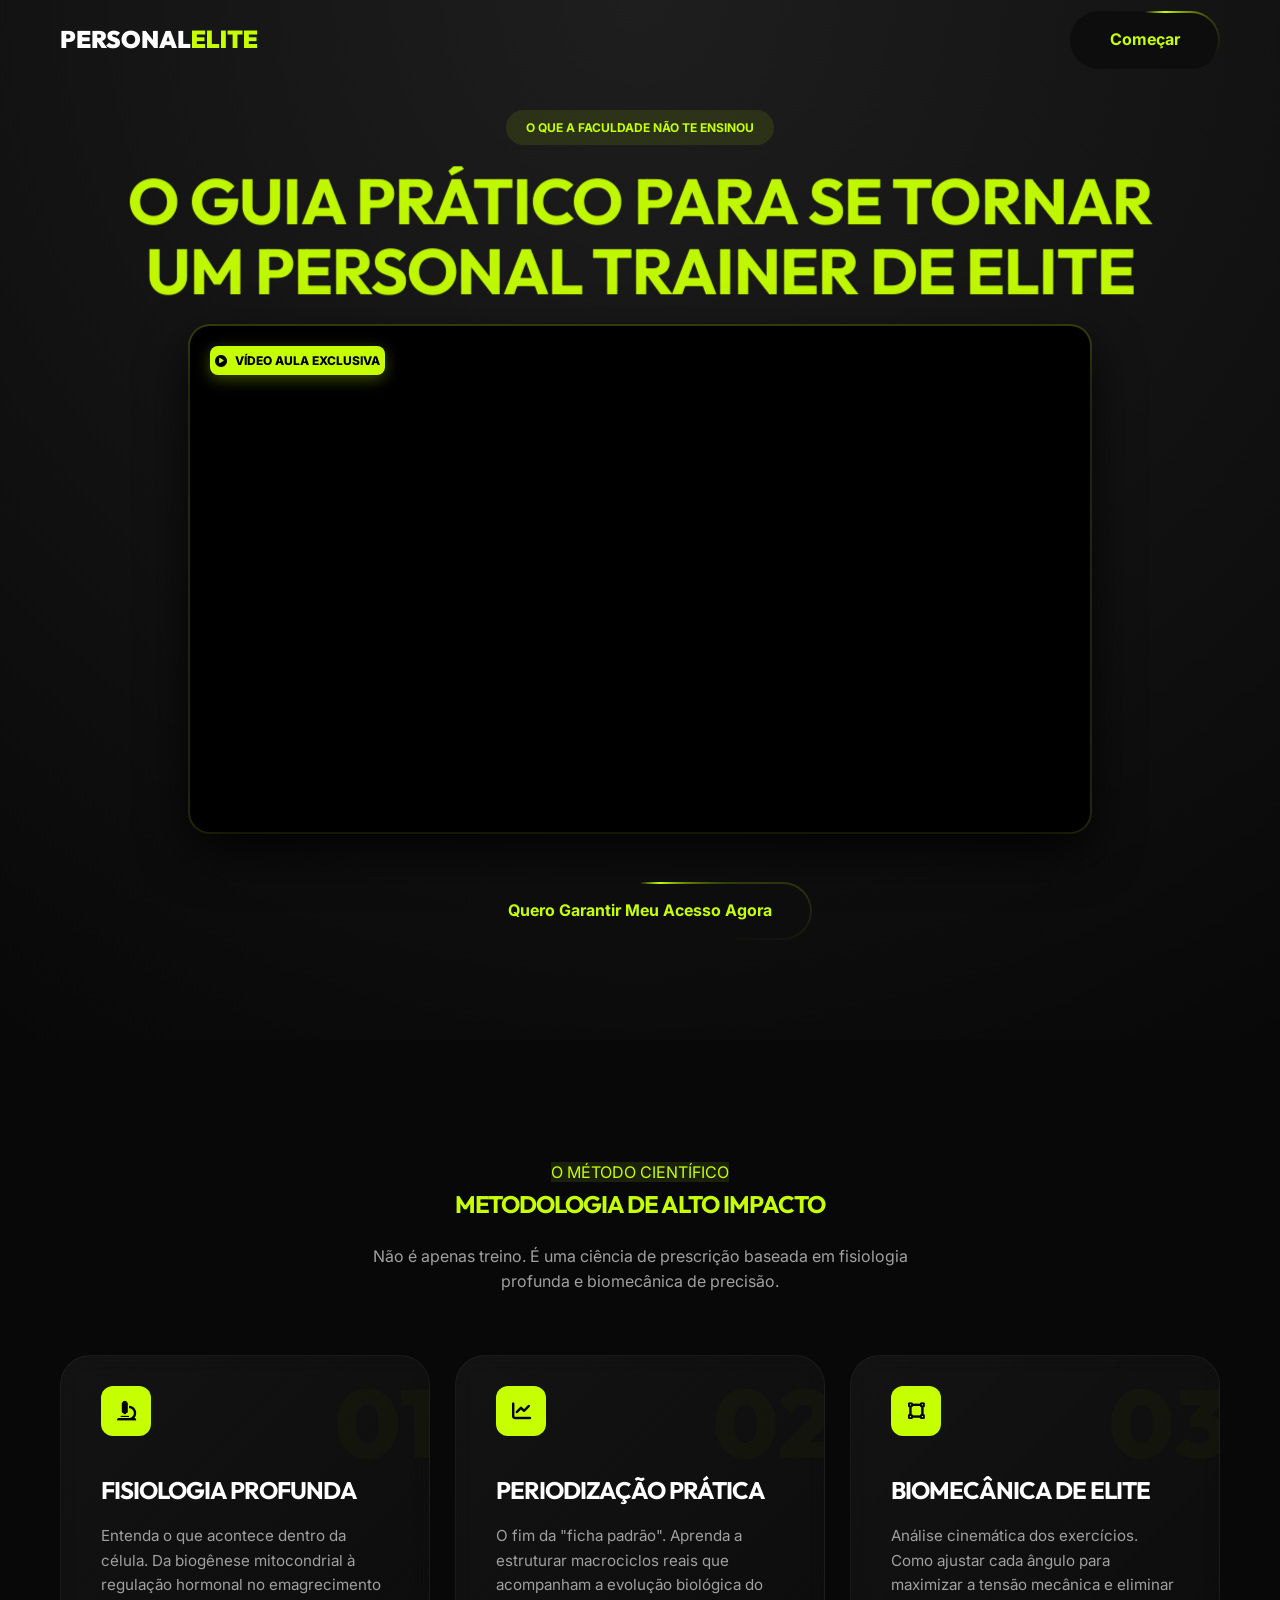
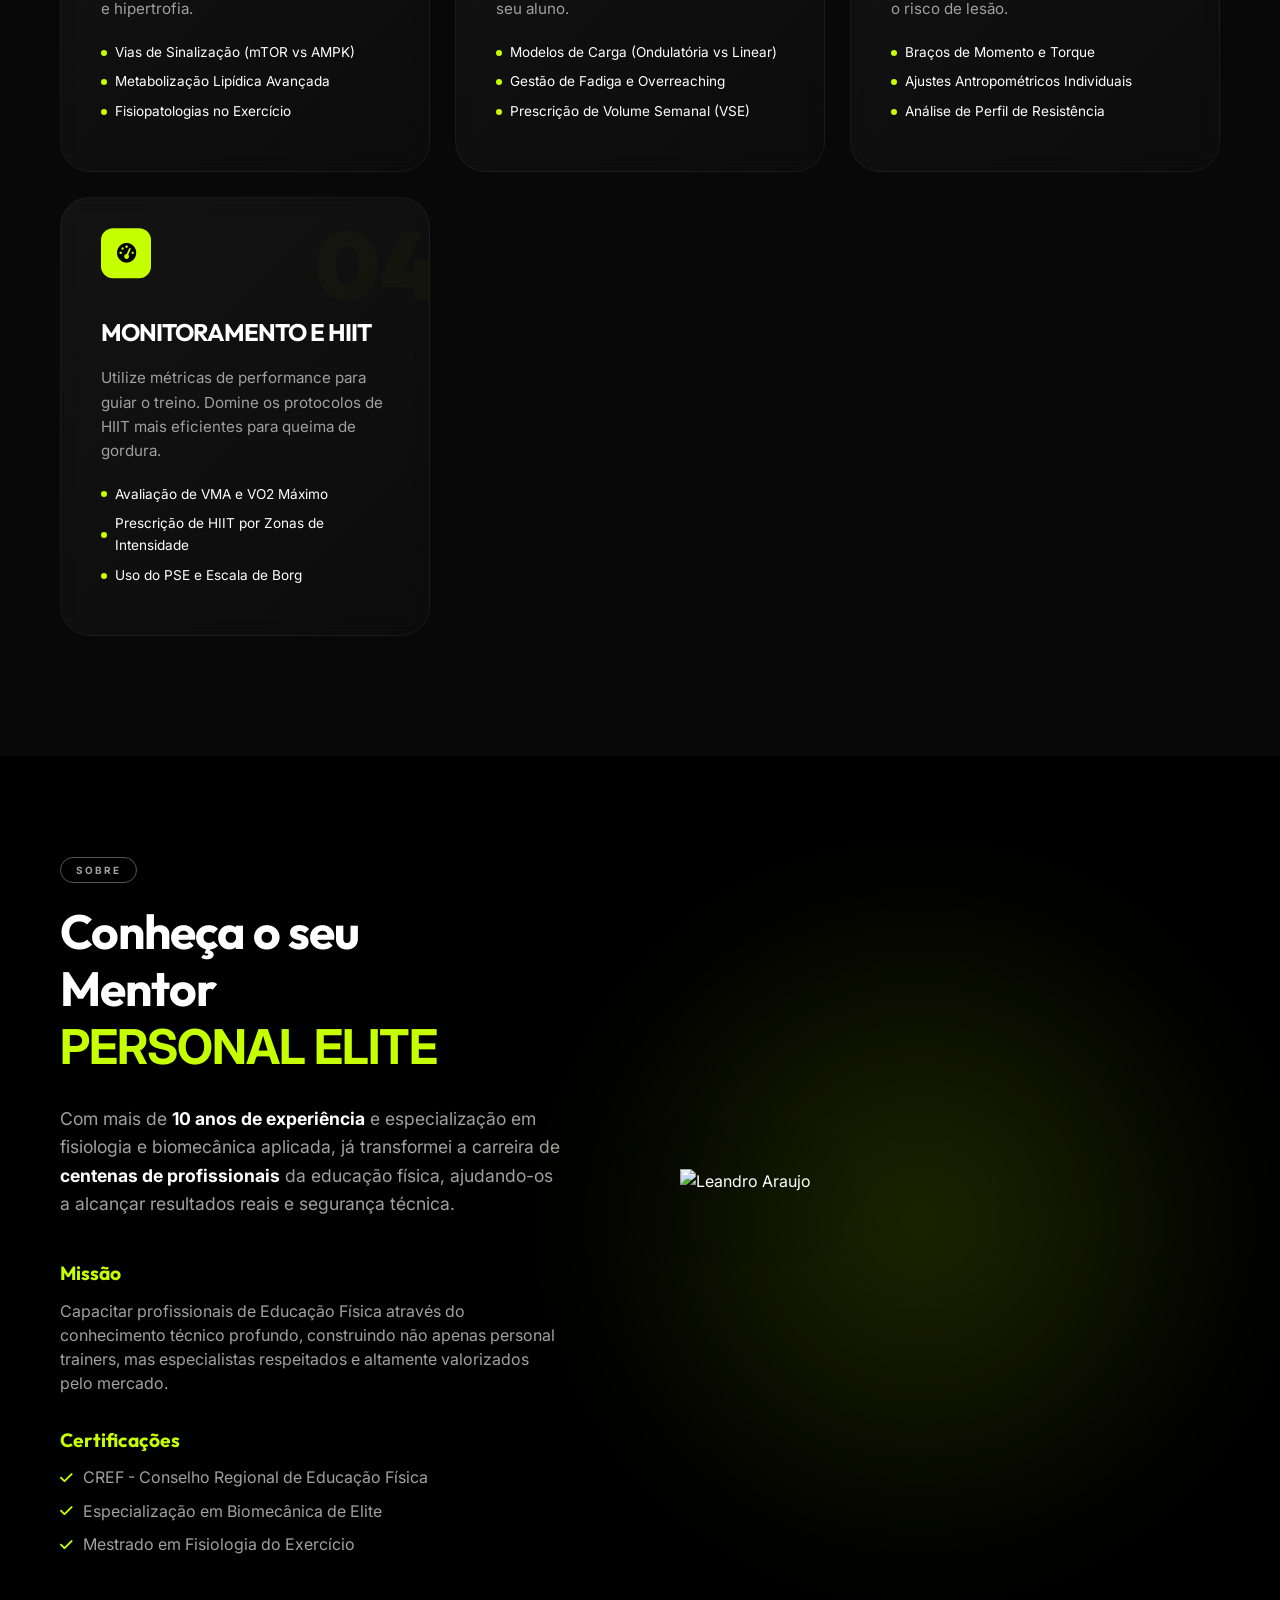
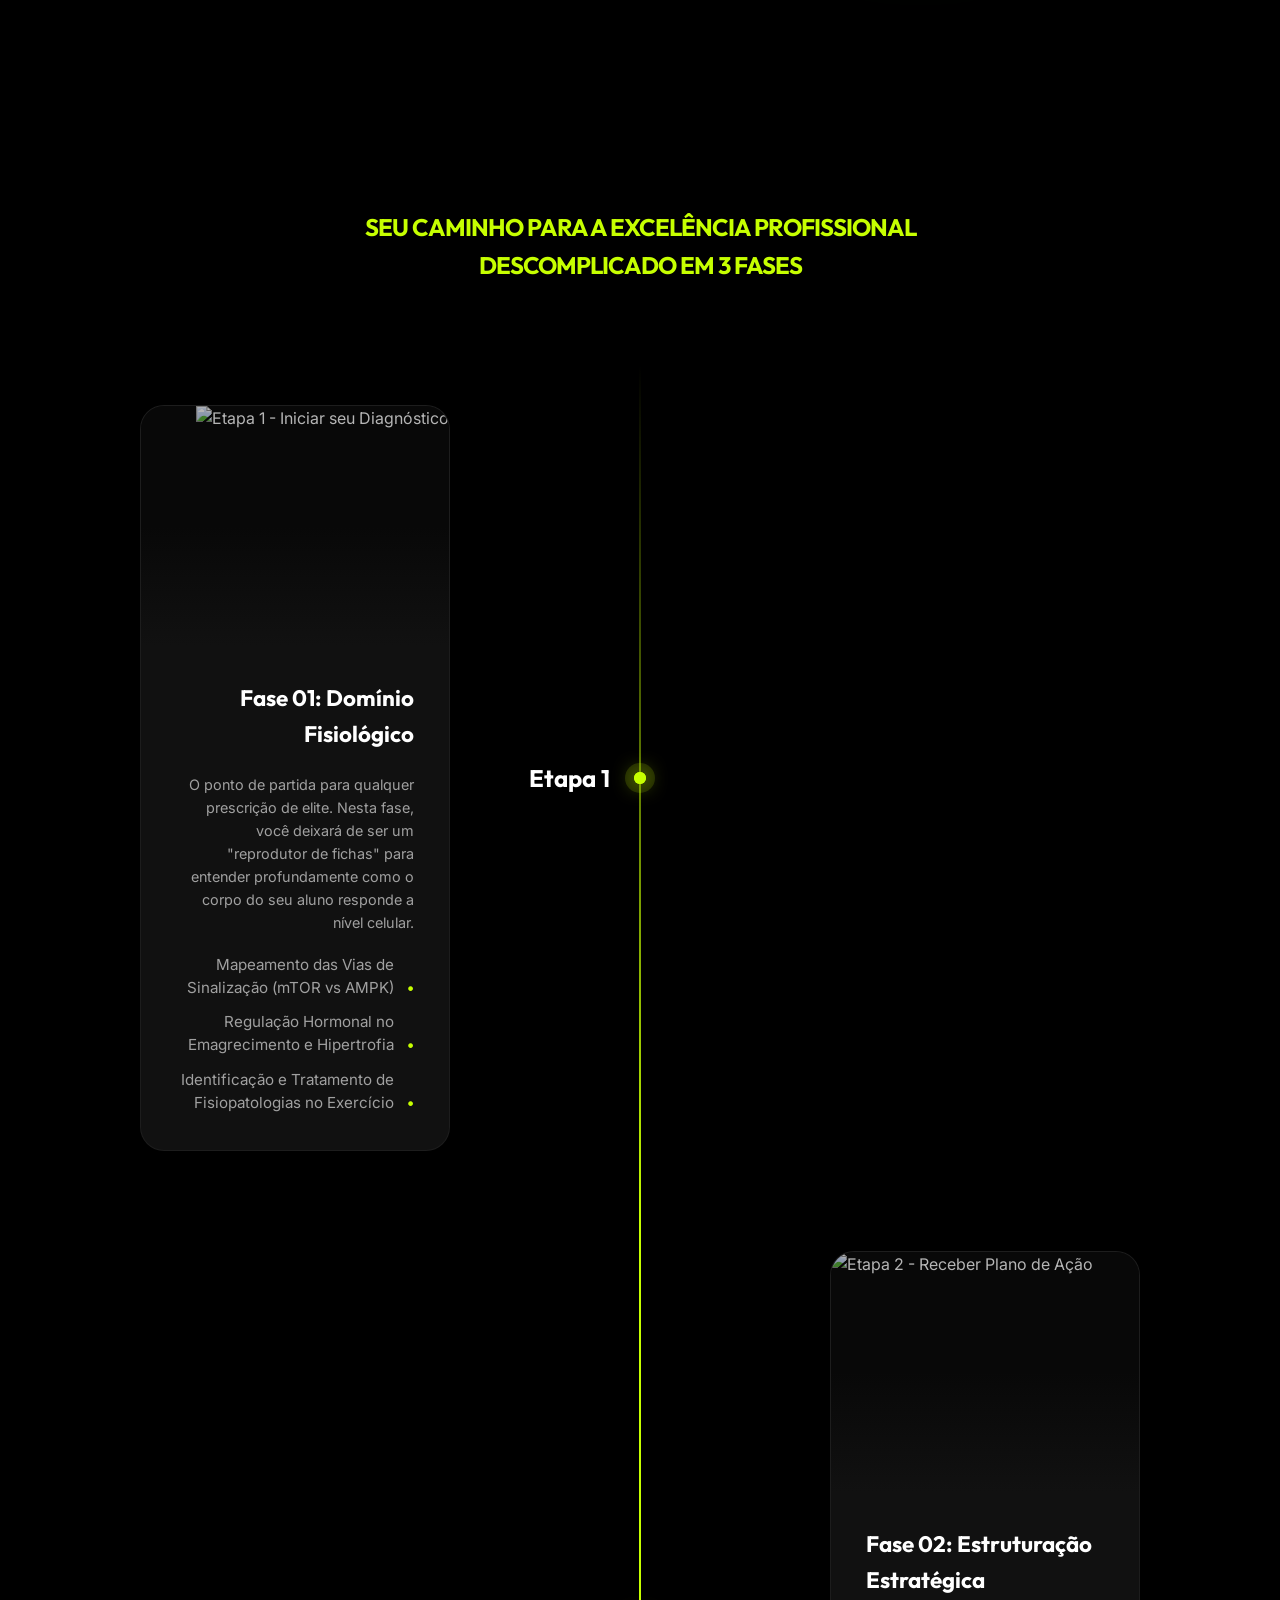
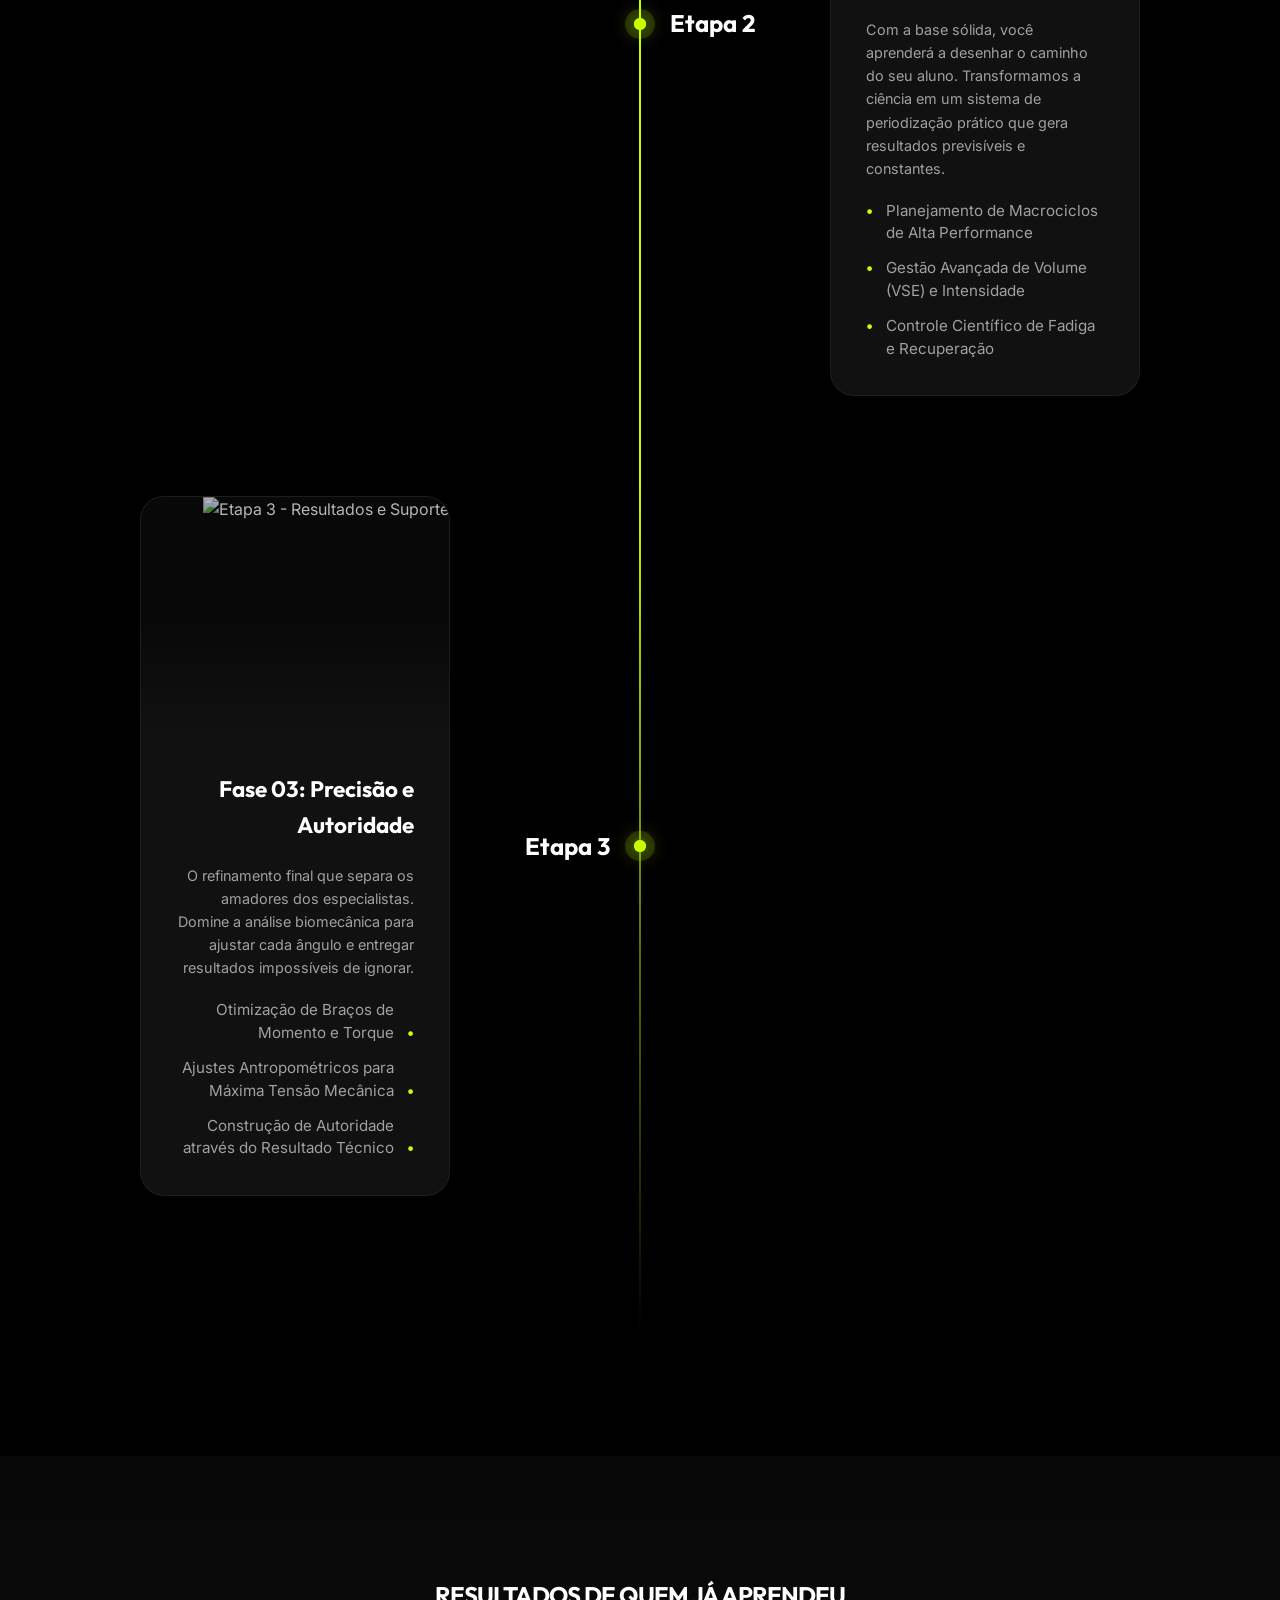
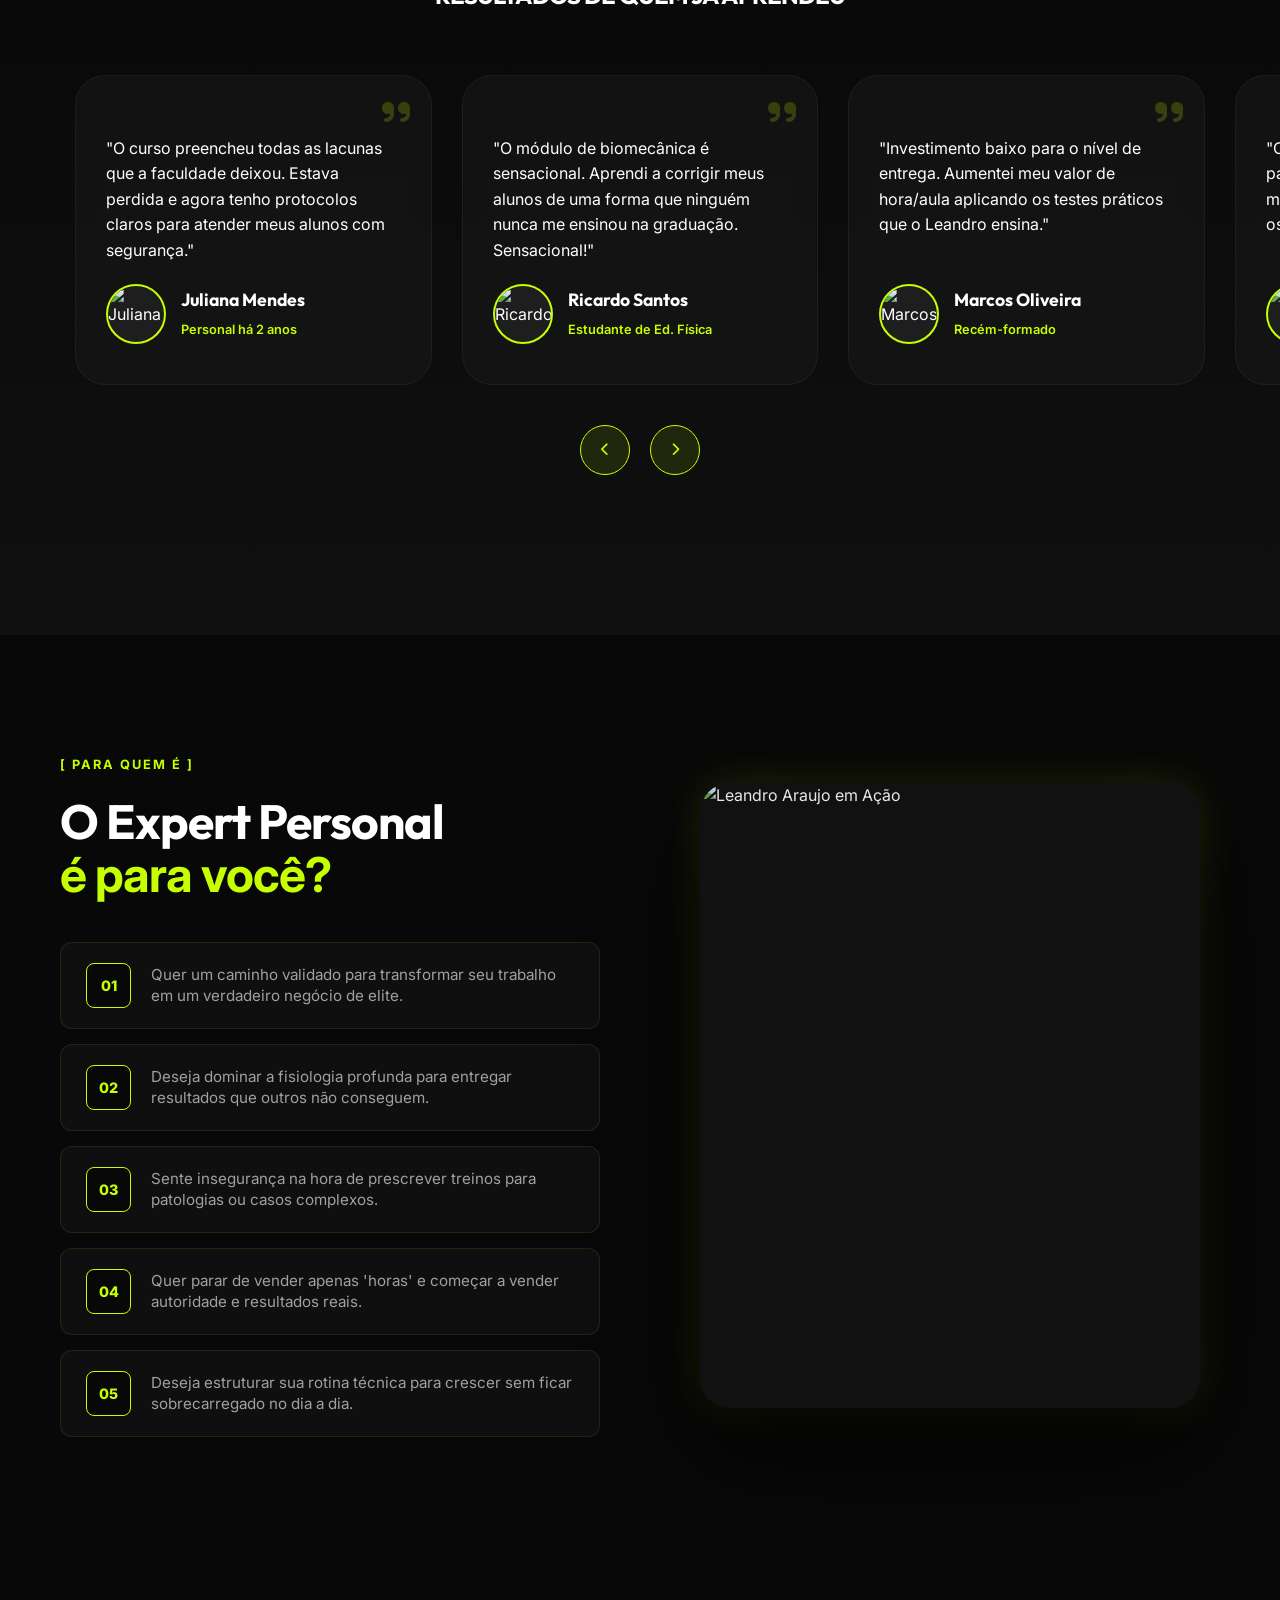
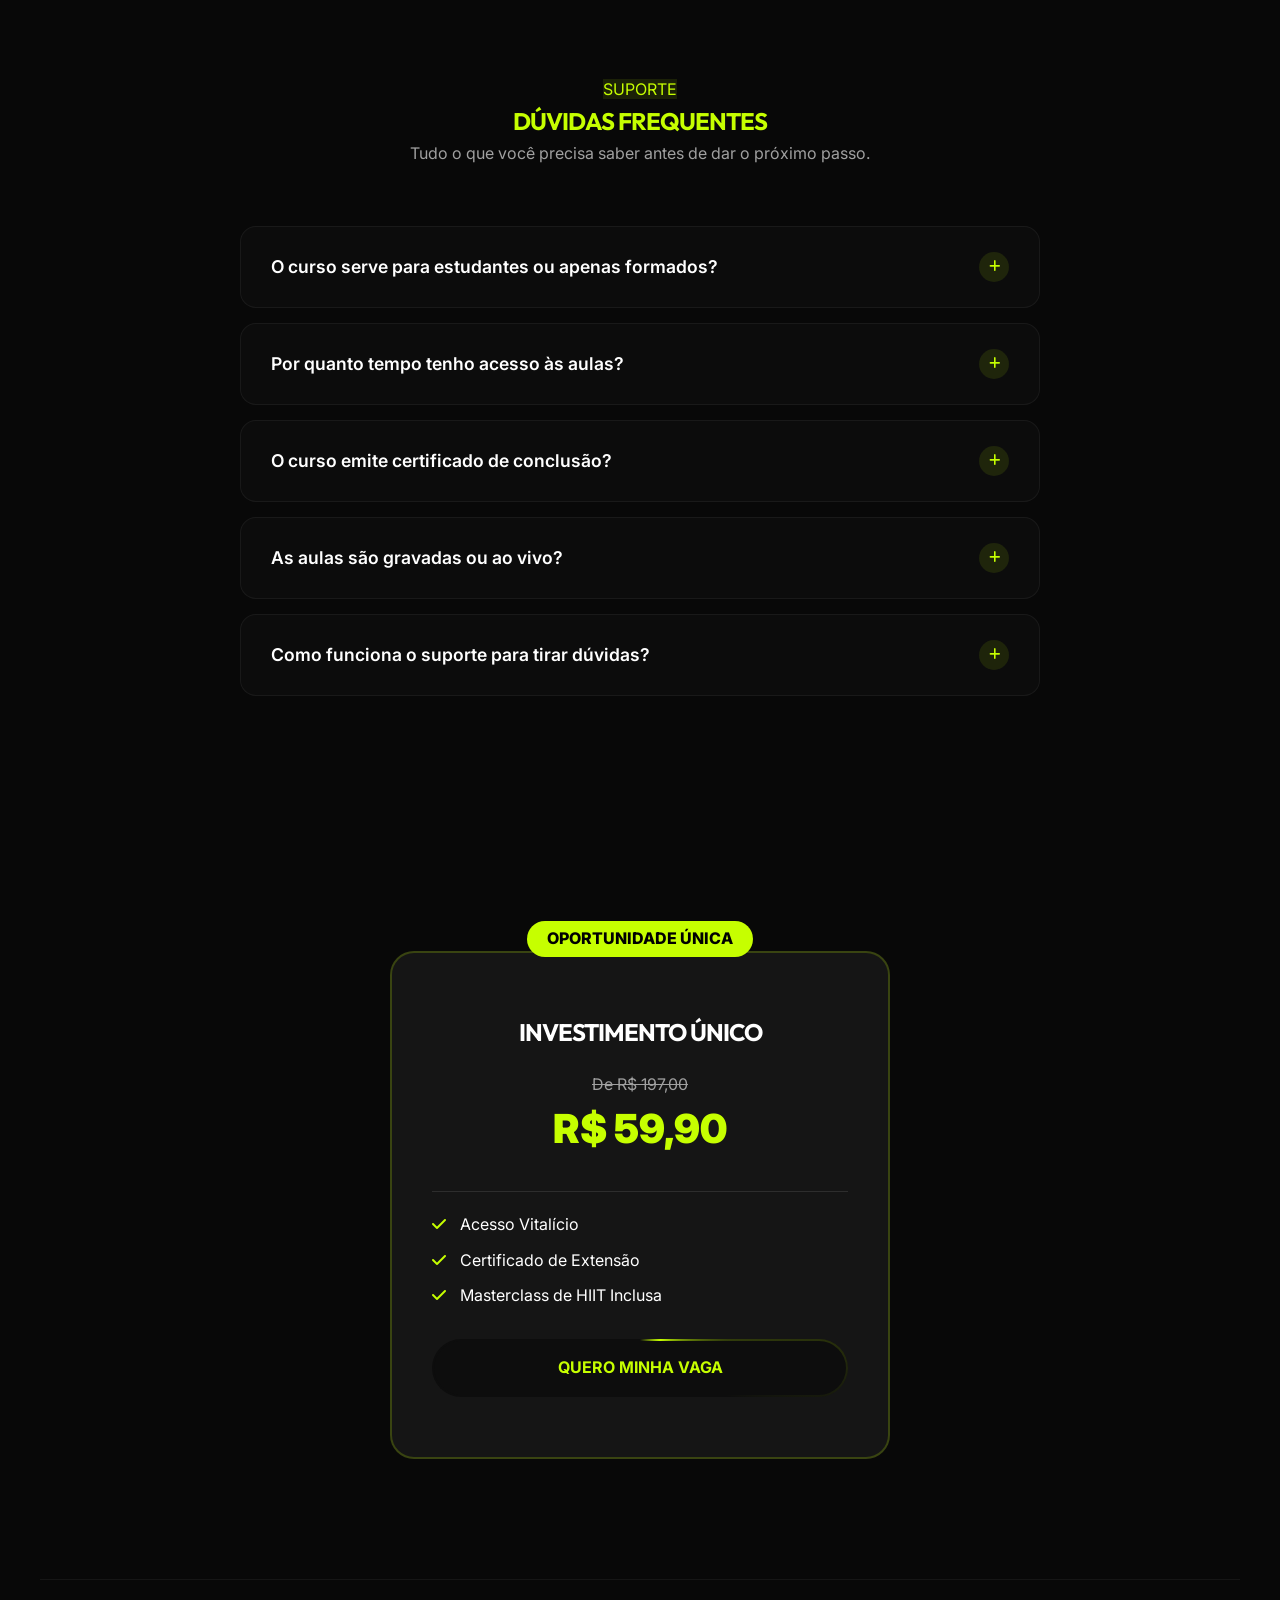
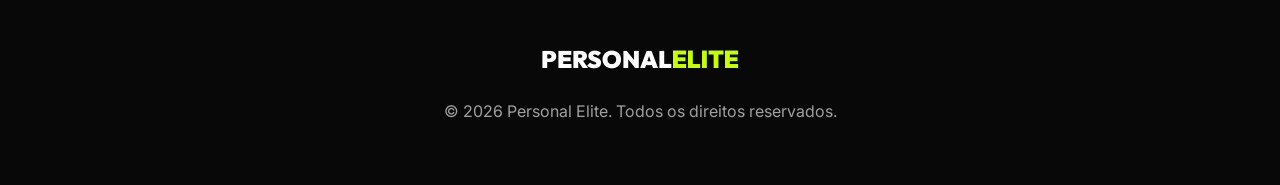
==== commit b009ea38: "modificando os nomes" ====
--- a/index.html
+++ b/index.html
@@ -40,7 +40,7 @@
     <div id="preloader"
         style="position: fixed; top: 0; left: 0; width: 100%; height: 100%; background: #080808; z-index: 10000; display: flex; align-items: center; justify-content: center;">
         <div class="loader-content" style="text-align: center;">
-            <div class="logo" style="font-size: 2.5rem; margin-bottom: 20px;">LEANDRO<span>ARAUJO</span></div>
+            <div class="logo" style="font-size: 2.5rem; margin-bottom: 20px;">PERSONAL<span>ELITE</span></div>
             <div class="loader-bar"
                 style="width: 200px; height: 2px; background: rgba(255,255,255,0.1); position: relative; overflow: hidden; margin: 0 auto;">
                 <div class="loader-progress"
@@ -52,7 +52,7 @@
 
     <header>
         <nav class="container">
-            <div class="logo">LEANDRO<span>ARAUJO</span></div>
+            <div class="logo">PERSONAL<span>ELITE</span></div>
             <a href="#preço" class="btn-shiny botao2"><span>Começar</span></a>
         </nav>
     </header>
@@ -69,7 +69,8 @@
 
                 <div class="video-container">
                     <span class="video-label"><i class="fas fa-play-circle"></i> VÍDEO AULA EXCLUSIVA</span>
-                    <iframe src="/leandroaraujo/videoLeandro.mp4" title="Apresentação do Curso" frameborder="0"
+                    <iframe src="https://www.youtube.com/embed/MdjVxRiMB-U" title="Apresentação do Curso"
+                        frameborder="0"
                         allow="accelerometer; autoplay; clipboard-write; encrypted-media; gyroscope; picture-in-picture"
                         allowfullscreen></iframe>
                 </div>
@@ -151,7 +152,7 @@
                 <div class="about-grid">
                     <div class="about-content">
                         <span class="about-badge">SOBRE</span>
-                        <h2 class="about-title">Conheça o seu <br>Mentor <span>Leandro Araujo</span></h2>
+                        <h2 class="about-title">Conheça o seu <br>Mentor <span>PERSONAL ELITE</span></h2>
 
                         <p class="about-description">
                             Com mais de <strong>10 anos de experiência</strong> e especialização em fisiologia e
@@ -178,7 +179,7 @@
                     </div>
 
                     <div class="about-image-v2">
-                        <img src="/leandroaraujo/imagemsobre.png" alt="Leandro Araujo">
+                        <img src="/leandroaraujo/hero.png" alt="Leandro Araujo">
                     </div>
                 </div>
             </div>
@@ -550,8 +551,8 @@
     <footer>
         <div class="container"
             style="padding: 60px 0; border-top: 1px solid rgba(255,255,255,0.05); text-align: center;">
-            <div class="logo">LEANDRO<span>ARAUJO</span></div>
-            <p style="margin-top: 20px; color: var(--text-muted);">&copy; 2026 Leandro Araujo. Todos os direitos
+            <div class="logo">PERSONAL<span>ELITE</span></div>
+            <p style="margin-top: 20px; color: var(--text-muted);">&copy; 2026 Personal Elite. Todos os direitos
                 reservados.</p>
         </div>
     </footer>
--- a/stilo2.css
+++ b/stilo2.css
@@ -49,13 +49,11 @@
     left: 50%;
     width: 250%;
     height: 250%;
-    background: conic-gradient(
-        from 0deg,
-        transparent 0%,
-        var(--primary) 10%,
-        rgba(198, 255, 0, 0.2) 20%,
-        transparent 30%
-    );
+    background: conic-gradient(from 0deg,
+            transparent 0%,
+            var(--primary) 10%,
+            rgba(198, 255, 0, 0.2) 20%,
+            transparent 30%);
     animation: rotate-border 3s linear infinite;
     transform: translate(-50%, -50%);
     z-index: -2;
@@ -64,7 +62,8 @@
 .btn-shiny::after {
     content: '';
     position: absolute;
-    inset: 2px; /* Espessura da borda */
+    inset: 2px;
+    /* Espessura da borda */
     background: #0d0d0d;
     border-radius: 50px;
     z-index: -1;
@@ -93,17 +92,16 @@
 }
 
 .btn-shiny-primary::before {
-    background: conic-gradient(
-        from 0deg,
-        transparent 0 270deg,
-        #fff 360deg
-    );
+    background: conic-gradient(from 0deg,
+            transparent 0 270deg,
+            #fff 360deg);
 }
 
 @keyframes rotate-border {
     from {
         transform: translate(-50%, -50%) rotate(0deg);
     }
+
     to {
         transform: translate(-50%, -50%) rotate(360deg);
     }
@@ -278,6 +276,12 @@
     box-shadow: 0 20px 50px rgba(0, 0, 0, 0.8), 0 0 0 2px rgba(198, 255, 0, 0.2);
     aspect-ratio: 16 / 9;
     background: #000;
+
+    img {
+        margin: auto;
+    }
+
+
 }
 
 .video-container iframe {
@@ -498,8 +502,8 @@
 
 .about-image-v2 {
     position: relative;
-    width: 300px;
-    height: 300px;
+    width: 600px;
+    height: 600px;
     z-index: 1;
     display: flex;
     justify-content: center;
